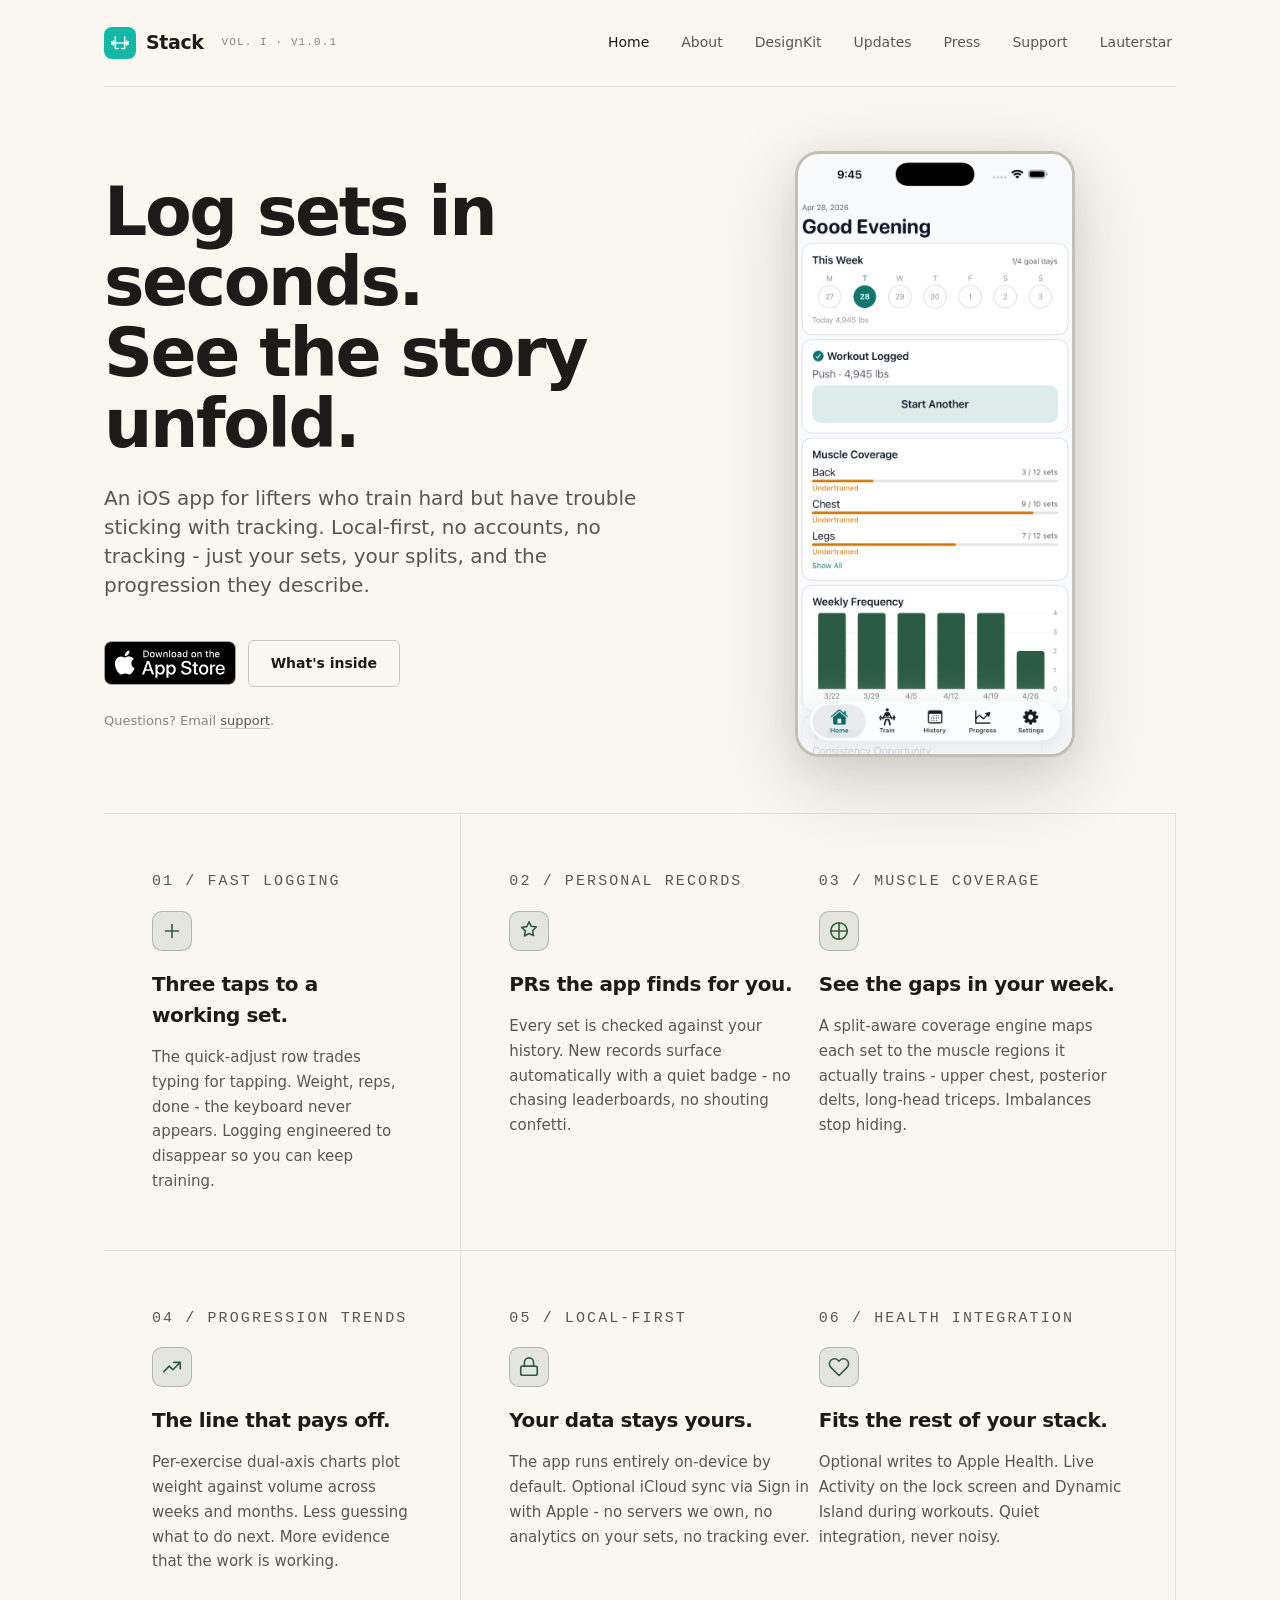
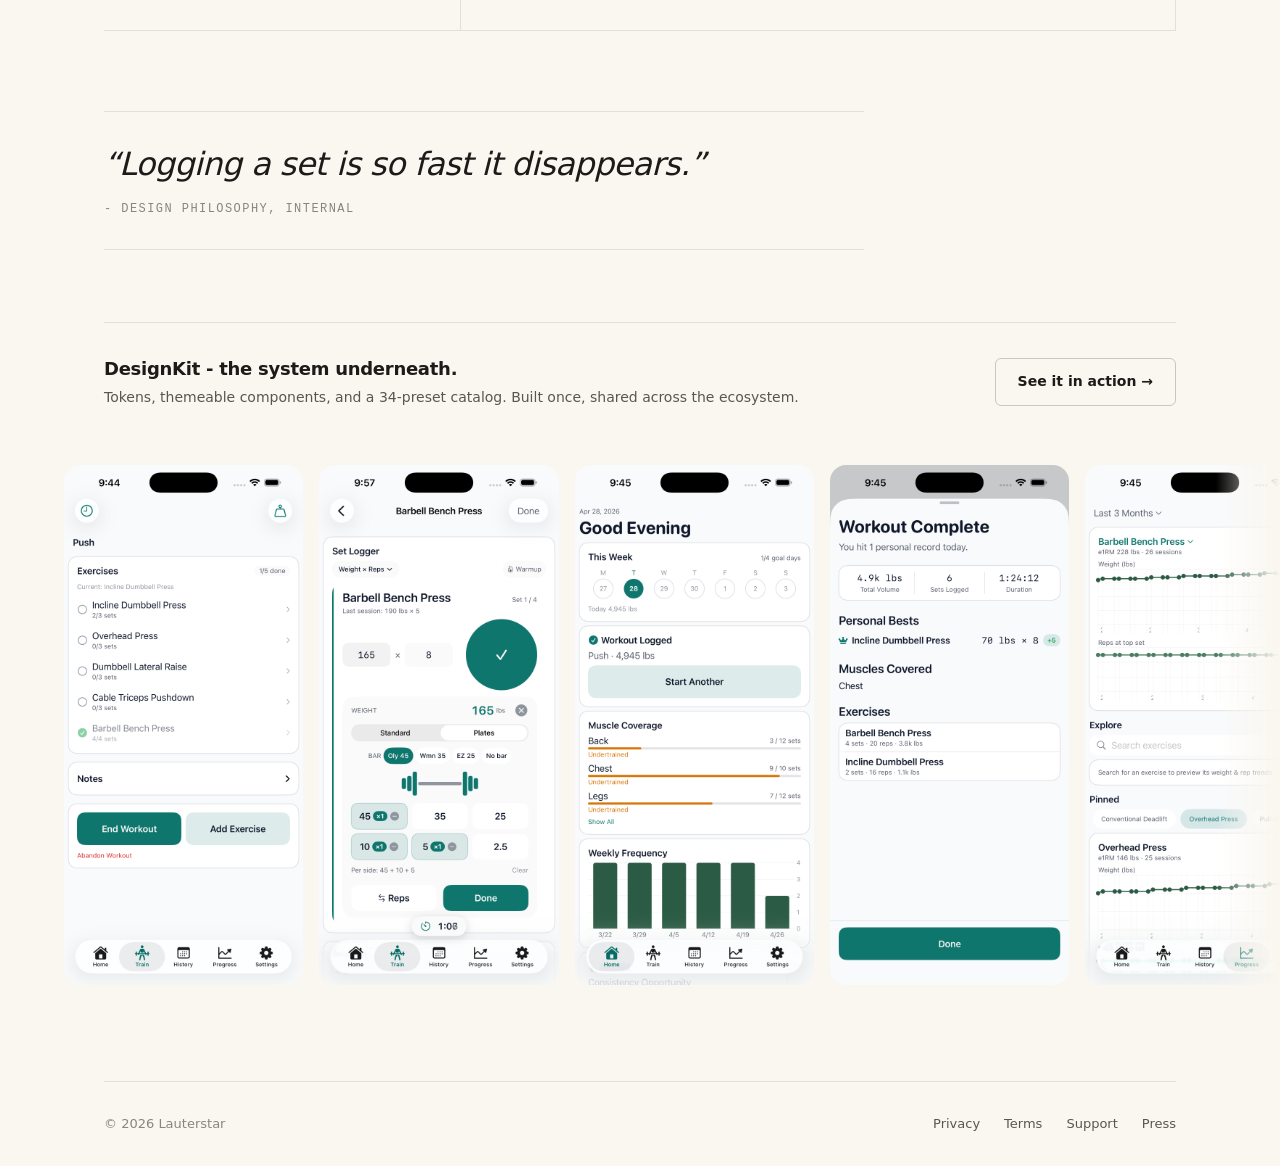
==== index.html @ e1c10508 "Strip em-dashes; add no-em-dash rule to AGENTS.md and CLAUDE.md Why: Em-dashes are a strong LLM tell" ====
<!doctype html>
<html lang="en">
<head>
  <meta charset="utf-8" />
  <meta name="viewport" content="width=device-width, initial-scale=1" />

  <title>Stack - Gym Tracker - Log sets in seconds. See the story unfold.</title>
  <meta name="description" content="A local-first iOS workout app for split logging, muscle coverage, and workout visuals. No accounts. No tracking." />

  <link rel="canonical" href="https://stack.lauterstar.com/" />
  <meta name="robots" content="index,follow,max-image-preview:large" />
  <meta name="theme-color" content="#FAF7F0" media="(prefers-color-scheme: light)" />
  <meta name="theme-color" content="#1C1B1A" media="(prefers-color-scheme: dark)" />

  <meta property="og:site_name" content="Stack" />
  <meta property="og:type" content="website" />
  <meta property="og:locale" content="en_US" />
  <meta property="og:title" content="Stack - Gym Tracker - Log sets in seconds. See the story unfold." />
  <meta property="og:description" content="A local-first iOS workout app for split logging, muscle coverage, and workout visuals." />
  <meta property="og:url" content="https://stack.lauterstar.com/" />
  <meta property="og:image" content="https://stack.lauterstar.com/assets/images/icon-1024.png" />
  <meta property="og:image:alt" content="Stack app icon" />

  <meta name="twitter:card" content="summary" />
  <meta name="twitter:title" content="Stack - Gym Tracker" />
  <meta name="twitter:description" content="Log sets in seconds. See the story unfold." />
  <meta name="twitter:image" content="https://stack.lauterstar.com/assets/images/icon-1024.png" />

  <link rel="icon" href="assets/images/icon-1024.png" />
  <link rel="apple-touch-icon" href="assets/images/icon-1024.png" />

  <link rel="stylesheet" href="assets/styles.css" />
  <script defer src="assets/config.js"></script>
  <script defer src="assets/app.js"></script>

  <script type="application/ld+json">
  {
    "@context": "https://schema.org",
    "@graph": [
      {
        "@type": "Organization",
        "@id": "https://stack.lauterstar.com/#org",
        "name": "Lauterstar",
        "url": "https://lauterstar.com/"
      },
      {
        "@type": "WebSite",
        "@id": "https://stack.lauterstar.com/#site",
        "url": "https://stack.lauterstar.com/",
        "name": "Stack - Gym Tracker",
        "publisher": { "@id": "https://stack.lauterstar.com/#org" },
        "inLanguage": "en-US"
      },
      {
        "@type": "MobileApplication",
        "name": "Stack - Gym Tracker",
        "alternateName": "Stack",
        "operatingSystem": "iOS",
        "applicationCategory": "HealthApplication",
        "description": "Local-first workout tracking with split logging, muscle coverage, and workout visuals.",
        "offers": { "@type": "Offer", "price": "0", "priceCurrency": "USD" },
        "downloadUrl": "https://apps.apple.com/us/app/stack-gym-tracker/id6760980211",
        "publisher": { "@id": "https://stack.lauterstar.com/#org" }
      }
    ]
  }
  </script>
</head>

<body>
  <a href="#main-content" class="skip-link">Skip to main content</a>

  <div class="container">

    <header class="nav">
      <a class="brand" href="index.html" aria-label="Stack home">
        <img class="brand-logo" src="assets/images/icon-1024.png" alt="" aria-hidden="true" />
        <span class="brand-name" data-cfg="displayName">Stack</span>
        <span class="brand-meta">Vol. I &middot; v<span data-cfg="appVersion">1.0</span></span>
      </a>

      <nav class="nav-links" aria-label="Primary">
        <a class="nav-link" href="index.html" aria-current="page">Home</a>
        <a class="nav-link" href="about.html">About</a>
        <a class="nav-link" href="designkit.html">DesignKit</a>
        <a class="nav-link" href="updates.html">Updates</a>
        <a class="nav-link" href="press.html">Press</a>
        <a class="nav-link" href="support.html">Support</a>
        <a class="nav-link" href="https://lauterstar.com/apps.html">Lauterstar</a>
      </nav>
    </header>

    <main id="main-content" class="hero">

      <section>
        <div class="hero-split">
          <div class="hero-text">
            <h1 class="h1">
              Log sets in<br />seconds.<br />
              See the story<br />unfold.
            </h1>

            <p class="sub">
              An iOS app for lifters who train hard but have trouble sticking with tracking. Local-first, no accounts, no tracking - just your sets, your splits, and the progression they describe.
            </p>

            <div class="cta-row">
              <a class="btn appstore" href="https://apps.apple.com/us/app/stack-gym-tracker/id6760980211" target="_blank" rel="noopener" data-cfg="appStoreUrl" aria-label="Download Stack on the App Store">
                <img src="assets/images/app-store-badge.svg" alt="Download on the App Store" />
                <span class="visually-hidden">Download on the App Store</span>
              </a>
              <a class="btn ghost" href="#features">What's inside</a>
            </div>

            <p class="small">
              Questions? Email
              <a data-cfg="supportEmail" href="mailto:">support</a>.
            </p>
          </div>

          <div class="hero-phone">
            <div class="phone-frame">
              <img src="assets/images/screenshots/home.png" alt="Stack home screen showing weekly consistency, today's logged workout, and weekly muscle coverage" />
            </div>
          </div>
        </div>

        <div id="features" class="grid" role="region" aria-labelledby="features-heading">
          <h2 id="features-heading" class="visually-hidden">App Features</h2>

          <article class="feature">
            <p class="feature-num">01 / Fast Logging</p>
            <span class="feature-icon" aria-hidden="true">
              <svg viewBox="0 0 24 24" fill="none" stroke="currentColor" stroke-width="1.75" stroke-linecap="round" stroke-linejoin="round">
                <path d="M5 12h14M12 5v14" />
              </svg>
            </span>
            <h3>Three taps to a working set.</h3>
            <p>The quick-adjust row trades typing for tapping. Weight, reps, done - the keyboard never appears. Logging engineered to disappear so you can keep training.</p>
          </article>

          <article class="feature">
            <p class="feature-num">02 / Personal Records</p>
            <span class="feature-icon" aria-hidden="true">
              <svg viewBox="0 0 24 24" fill="none" stroke="currentColor" stroke-width="1.75" stroke-linecap="round" stroke-linejoin="round">
                <path d="M12 2l2.39 4.84L20 7.6l-4 3.9.94 5.5L12 14.77l-4.94 2.6.94-5.5-4-3.9 5.61-.76L12 2z" />
              </svg>
            </span>
            <h3>PRs the app finds for you.</h3>
            <p>Every set is checked against your history. New records surface automatically with a quiet badge - no chasing leaderboards, no shouting confetti.</p>
          </article>

          <article class="feature">
            <p class="feature-num">03 / Muscle Coverage</p>
            <span class="feature-icon" aria-hidden="true">
              <svg viewBox="0 0 24 24" fill="none" stroke="currentColor" stroke-width="1.75" stroke-linecap="round" stroke-linejoin="round">
                <circle cx="12" cy="12" r="9" />
                <path d="M12 3v18M3 12h18" />
              </svg>
            </span>
            <h3>See the gaps in your week.</h3>
            <p>A split-aware coverage engine maps each set to the muscle regions it actually trains - upper chest, posterior delts, long-head triceps. Imbalances stop hiding.</p>
          </article>

          <article class="feature">
            <p class="feature-num">04 / Progression Trends</p>
            <span class="feature-icon" aria-hidden="true">
              <svg viewBox="0 0 24 24" fill="none" stroke="currentColor" stroke-width="1.75" stroke-linecap="round" stroke-linejoin="round">
                <path d="M3 17l6-6 4 4 8-8" />
                <path d="M14 7h7v7" />
              </svg>
            </span>
            <h3>The line that pays off.</h3>
            <p>Per-exercise dual-axis charts plot weight against volume across weeks and months. Less guessing what to do next. More evidence that the work is working.</p>
          </article>

          <article class="feature">
            <p class="feature-num">05 / Local-First</p>
            <span class="feature-icon" aria-hidden="true">
              <svg viewBox="0 0 24 24" fill="none" stroke="currentColor" stroke-width="1.75" stroke-linecap="round" stroke-linejoin="round">
                <rect x="3" y="11" width="18" height="10" rx="2" />
                <path d="M7 11V7a5 5 0 0 1 10 0v4" />
              </svg>
            </span>
            <h3>Your data stays yours.</h3>
            <p>The app runs entirely on-device by default. Optional iCloud sync via Sign in with Apple - no servers we own, no analytics on your sets, no tracking ever.</p>
          </article>

          <article class="feature">
            <p class="feature-num">06 / Health Integration</p>
            <span class="feature-icon" aria-hidden="true">
              <svg viewBox="0 0 24 24" fill="none" stroke="currentColor" stroke-width="1.75" stroke-linecap="round" stroke-linejoin="round">
                <path d="M20.84 4.61a5.5 5.5 0 0 0-7.78 0L12 5.67l-1.06-1.06a5.5 5.5 0 0 0-7.78 7.78l1.06 1.06L12 21.23l7.78-7.78 1.06-1.06a5.5 5.5 0 0 0 0-7.78z" />
              </svg>
            </span>
            <h3>Fits the rest of your stack.</h3>
            <p>Optional writes to Apple Health. Live Activity on the lock screen and Dynamic Island during workouts. Quiet integration, never noisy.</p>
          </article>
        </div>

        <blockquote class="pullquote">
          &ldquo;Logging a set is so fast it disappears.&rdquo;
          <cite class="pullquote-cite">- Design philosophy, internal</cite>
        </blockquote>

        <div class="teaser">
          <div>
            <p class="teaser-label">DesignKit - the system underneath.</p>
            <p class="teaser-hint">Tokens, themeable components, and a 34-preset catalog. Built once, shared across the ecosystem.</p>
          </div>
          <a class="btn ghost" href="designkit.html">See it in action &rarr;</a>
        </div>

      </section>

      <div class="screenshot-carousel" aria-label="App screenshots">
        <button class="carousel-btn" data-dir="prev" type="button" aria-label="Previous screenshot">
          <svg viewBox="0 0 24 24" fill="none" stroke="currentColor" stroke-width="2" stroke-linecap="round" stroke-linejoin="round" aria-hidden="true">
            <path d="M15 6l-6 6 6 6" />
          </svg>
        </button>
        <button class="carousel-btn" data-dir="next" type="button" aria-label="Next screenshot">
          <svg viewBox="0 0 24 24" fill="none" stroke="currentColor" stroke-width="2" stroke-linecap="round" stroke-linejoin="round" aria-hidden="true">
            <path d="M9 6l6 6-6 6" />
          </svg>
        </button>
        <div class="carousel-track">
          <img src="assets/images/screenshots/workout-logger.png" alt="Workout Logger - live Push session with set progress" />
          <img src="assets/images/screenshots/set-detail.png" alt="Set Detail - Set Logger with plate visualization and warm-up tag" />
          <img src="assets/images/screenshots/muscle-coverage.png" alt="Muscle Coverage - weekly group sets vs MV landmark" />
          <img src="assets/images/screenshots/pr-history.png" alt="PR History - post-workout summary with personal best badge" />
          <img src="assets/images/screenshots/progression-chart.png" alt="Progression Chart - Bench Press weight and reps trend" />
          <img src="assets/images/screenshots/history.png" alt="History - monthly calendar of completed sessions" />
          <img src="assets/images/screenshots/split-editor.png" alt="Split Editor - routines list with exercise counts" />
          <img src="assets/images/screenshots/settings-themes.jpg" alt="Settings Themes - preset catalog across Classic, Sweet, and Bright families" loading="lazy" />
        </div>
      </div>
    </main>

    <footer class="footer" role="contentinfo">
      <div>
        &copy; <span data-cfg="copyrightYear">2026</span>
        <span data-cfg="copyrightHolder">Lauterstar</span>
      </div>

      <ul class="footer-links">
        <li><a href="privacy.html">Privacy</a></li>
        <li><a href="terms.html">Terms</a></li>
        <li><a href="support.html">Support</a></li>
        <li><a href="press.html">Press</a></li>
      </ul>
    </footer>
  </div>
</body>
</html>
---- assets/styles.css ----
/* ========================================
   RESET & BASE
   ======================================== */

*,
*::before,
*::after {
  margin: 0;
  padding: 0;
  box-sizing: border-box;
}

:root {
  /* Light (Balanced Luxury - cream) */
  --bg: #FAF7F0;
  --surface: #FFFFFF;
  --surface-2: #F2EDE0;
  --border: rgba(28, 27, 26, 0.10);
  --border-strong: rgba(28, 27, 26, 0.22);
  --text: #1C1B1A;
  --text-dim: #5A5550;
  --text-mute: #8A857E;

  /* Accents - translated from the app's DesignKit Classic palette */
  --accent: #2F5D3A;          /* forest */
  --accent-hover: #3E7349;
  --accent-soft: rgba(47, 93, 58, 0.10);
  --accent-border: rgba(47, 93, 58, 0.32);

  /* Secondary accents available for sparing use */
  --accent-navy: #1F3A5F;
  --accent-maroon: #6B2B2B;
  --accent-walnut: #6B4F3A;
  --accent-stone: #A8A095;

  /* Spacing scale - mirrors DesignKit */
  --space-xs: 4px;
  --space-s: 8px;
  --space-m: 16px;
  --space-l: 24px;
  --space-xl: 40px;
  --space-xxl: 72px;

  /* Geometry */
  --max-width: 1120px;
  --radius-sm: 6px;
  --radius-md: 10px;
  --radius-lg: 16px;
  --radius-xl: 24px;
  --radius-pill: 999px;

  /* Type */
  --font-display: -apple-system, BlinkMacSystemFont, "SF Pro Display", "Segoe UI", system-ui, sans-serif;
  --font-sans: -apple-system, BlinkMacSystemFont, "SF Pro Text", "Segoe UI", system-ui, sans-serif;
  --font-mono: ui-monospace, SFMono-Regular, Menlo, Monaco, Consolas, monospace;
}

@media (prefers-color-scheme: dark) {
  :root {
    --bg: #1C1B1A;
    --surface: #26241F;
    --surface-2: #2D2B26;
    --border: rgba(250, 247, 240, 0.10);
    --border-strong: rgba(250, 247, 240, 0.22);
    --text: #FAF7F0;
    --text-dim: #B8B2A8;
    --text-mute: #8A857E;

    --accent: #6FA17C;          /* lifted forest for dark contrast */
    --accent-hover: #84B591;
    --accent-soft: rgba(111, 161, 124, 0.14);
    --accent-border: rgba(111, 161, 124, 0.36);
  }
}

html {
  scroll-behavior: smooth;
  overflow-x: hidden;
}

body {
  font-family: var(--font-sans);
  font-size: 16px;
  line-height: 1.55;
  color: var(--text);
  background: var(--bg);
  min-height: 100vh;
  -webkit-font-smoothing: antialiased;
  -moz-osx-font-smoothing: grayscale;
}

/* ========================================
   A11Y
   ======================================== */

.skip-link {
  position: absolute;
  top: -48px;
  left: 8px;
  background: var(--accent);
  color: var(--bg);
  padding: 10px 16px;
  text-decoration: none;
  border-radius: var(--radius-sm);
  font-weight: 600;
  z-index: 1000;
  transition: top 0.2s ease;
}

.skip-link:focus { top: 8px; }

.visually-hidden {
  position: absolute;
  width: 1px;
  height: 1px;
  margin: -1px;
  padding: 0;
  overflow: hidden;
  clip: rect(0, 0, 0, 0);
  white-space: nowrap;
  border: 0;
}

a:focus-visible,
button:focus-visible,
input:focus-visible,
select:focus-visible,
textarea:focus-visible {
  outline: 2px solid var(--accent);
  outline-offset: 2px;
}

/* ========================================
   LAYOUT
   ======================================== */

.container {
  max-width: var(--max-width);
  width: 100%;
  margin: 0 auto;
  padding: 0 var(--space-l);
}

/* ========================================
   NAV
   ======================================== */

.nav {
  display: flex;
  align-items: center;
  justify-content: space-between;
  padding: 22px 0;
  border-bottom: 1px solid var(--border);
  margin-bottom: 64px;
  flex-wrap: wrap;
  gap: var(--space-m);
}

.brand {
  display: flex;
  align-items: center;
  gap: 10px;
  text-decoration: none;
  color: var(--text);
}

.brand-logo {
  width: 32px;
  height: 32px;
  border-radius: 8px;
  object-fit: cover;
}

.brand-name {
  font-family: var(--font-display);
  font-size: 19px;
  font-weight: 600;
  letter-spacing: -0.02em;
}

.brand-meta {
  font-family: var(--font-mono);
  font-size: 11px;
  letter-spacing: 0.10em;
  text-transform: uppercase;
  color: var(--text-mute);
  margin-left: var(--space-s);
}

.nav-links {
  display: flex;
  align-items: center;
  gap: 24px;
  flex-wrap: wrap;
}

.nav-link {
  color: var(--text-dim);
  text-decoration: none;
  font-size: 14px;
  font-weight: 500;
  padding: 10px 4px;
  transition: color 0.15s ease;
}

.nav-link:hover,
.nav-link:focus,
.nav-link[aria-current="page"] {
  color: var(--text);
}

/* ========================================
   HERO
   ======================================== */

.hero {
  display: block;
  margin-bottom: 96px;
}

.h1 {
  font-family: var(--font-display);
  font-size: clamp(40px, 6vw, 68px);
  font-weight: 600;
  line-height: 1.04;
  letter-spacing: -0.035em;
  margin: 0 0 24px;
  color: var(--text);
}

.sub {
  font-size: 20px;
  line-height: 1.45;
  color: var(--text-dim);
  max-width: 560px;
  margin-bottom: 40px;
}

.hero-split {
  display: grid;
  grid-template-columns: minmax(0, 640px) minmax(280px, 340px);
  align-items: center;
  justify-content: start;
  gap: clamp(24px, 4vw, 56px);
  min-height: 560px;
}

.hero-text { min-width: 0; max-width: 640px; }
.hero-phone { justify-self: start; }

.phone-frame {
  width: 100%;
  max-width: 280px;
  border-radius: var(--radius-xl);
  overflow: hidden;
  border: 3px solid var(--border-strong);
  background: var(--surface-2);
  box-shadow:
    0 24px 80px rgba(28, 27, 26, 0.18),
    0 8px 32px rgba(47, 93, 58, 0.08);
  aspect-ratio: 9 / 19.5;
}

.phone-frame img {
  display: block;
  width: 100%;
  height: 100%;
  object-fit: cover;
}

.phone-frame.placeholder {
  display: flex;
  align-items: center;
  justify-content: center;
  color: var(--text-mute);
  font-family: var(--font-mono);
  font-size: 11px;
  letter-spacing: 0.16em;
  text-transform: uppercase;
  text-align: center;
  padding: var(--space-l);
}

@media (max-width: 900px) {
  .hero-split { grid-template-columns: 1fr; min-height: auto; gap: 32px; }
  .hero-text { max-width: 100%; }
  .hero-phone { justify-self: center; width: min(100%, 280px); margin-top: 8px; }
  .phone-frame { max-width: 280px; }
}

@media (max-width: 480px) {
  .hero-phone { width: min(100%, 220px); }
  .phone-frame { max-width: 220px; }
}

/* ========================================
   BUTTONS
   ======================================== */

.cta-row {
  display: flex;
  gap: 12px;
  flex-wrap: wrap;
  align-items: center;
  margin-bottom: var(--space-l);
}

.btn {
  display: inline-flex;
  align-items: center;
  justify-content: center;
  padding: 12px 22px;
  background: var(--text);
  color: var(--bg);
  text-decoration: none;
  border-radius: var(--radius-sm);
  font-weight: 600;
  font-size: 14px;
  border: 1px solid var(--text);
  transition: background 0.15s ease, border-color 0.15s ease, color 0.15s ease, transform 0.15s ease;
  cursor: pointer;
}

.btn:hover,
.btn:focus {
  background: var(--accent);
  border-color: var(--accent);
  color: #fff;
}

.btn.ghost {
  background: transparent;
  color: var(--text);
  border-color: var(--border-strong);
}

.btn.ghost:hover,
.btn.ghost:focus {
  background: var(--surface);
  border-color: var(--text-dim);
  color: var(--text);
}

.btn.appstore {
  padding: 0;
  border: 0;
  background: transparent;
}

.btn.appstore:hover,
.btn.appstore:focus { background: transparent; }

.btn.appstore img {
  height: 44px;
  width: auto;
  display: block;
}

.small {
  font-size: 13px;
  color: var(--text-mute);
  margin-top: var(--space-m);
}

.small a {
  color: var(--text-dim);
  text-decoration: underline;
  text-decoration-color: var(--border-strong);
  text-underline-offset: 3px;
}

.small a:hover { color: var(--text); }

/* ========================================
   SCREENSHOT CAROUSEL
   ======================================== */

.screenshot-carousel {
  margin-top: 56px;
  position: relative;
  width: 100vw;
  margin-left: calc(50% - 50vw);
  margin-right: calc(50% - 50vw);
  overflow: hidden;
  -webkit-mask-image: linear-gradient(to right, transparent, black 5%, black 95%, transparent);
  mask-image: linear-gradient(to right, transparent, black 5%, black 95%, transparent);
}

.carousel-btn {
  position: absolute;
  top: 50%;
  transform: translateY(-50%);
  z-index: 2;
  width: 44px;
  height: 44px;
  border-radius: var(--radius-pill);
  background: color-mix(in srgb, var(--bg) 75%, transparent);
  border: 1px solid var(--border-strong);
  color: var(--text);
  display: none;
  align-items: center;
  justify-content: center;
  cursor: pointer;
  backdrop-filter: blur(8px);
  -webkit-backdrop-filter: blur(8px);
  transition: background 0.15s ease, border-color 0.15s ease, opacity 0.15s ease;
  opacity: 0;
}

.carousel-btn svg { width: 20px; height: 20px; display: block; }
.carousel-btn[data-dir="prev"] { left: 16px; }
.carousel-btn[data-dir="next"] { right: 16px; }

.screenshot-carousel:hover .carousel-btn,
.carousel-btn:focus-visible { opacity: 1; }

.carousel-btn:hover {
  background: var(--surface);
  border-color: var(--text-dim);
}

.carousel-btn[disabled] {
  opacity: 0 !important;
  pointer-events: none;
}

@media (hover: hover) and (pointer: fine) {
  .carousel-btn { display: inline-flex; }
}

.carousel-track {
  display: flex;
  gap: 16px;
  padding: 0 5vw;
  overflow-x: auto;
  scroll-snap-type: x mandatory;
  -webkit-overflow-scrolling: touch;
  scrollbar-width: none;
  cursor: grab;
}

.carousel-track::-webkit-scrollbar { display: none; }
.carousel-track:active { cursor: grabbing; }

.carousel-track img,
.carousel-track .shot-placeholder {
  flex: 0 0 auto;
  height: 520px;
  width: 240px;
  border-radius: var(--radius-lg);
  scroll-snap-align: center;
  user-select: none;
  -webkit-user-drag: none;
  pointer-events: none;
}

.carousel-track img {
  height: 520px;
  width: auto;
  object-fit: cover;
}

.carousel-track .shot-placeholder {
  background: var(--surface-2);
  border: 1px solid var(--border);
  display: flex;
  align-items: center;
  justify-content: center;
  color: var(--text-mute);
  font-family: var(--font-mono);
  font-size: 11px;
  letter-spacing: 0.16em;
  text-transform: uppercase;
  text-align: center;
  padding: var(--space-l);
}

@media (max-width: 768px) {
  .carousel-track { padding: 0 24px; gap: 12px; }
  .carousel-track img,
  .carousel-track .shot-placeholder { height: 400px; width: 184px; }
}

@media (max-width: 480px) {
  .carousel-track img,
  .carousel-track .shot-placeholder { height: 340px; width: 156px; }
}

/* ========================================
   FEATURES GRID
   ======================================== */

.grid {
  display: grid;
  grid-template-columns: 1fr;
  gap: 0;
  margin-top: 56px;
  border-top: 1px solid var(--border);
  text-align: left;
}

@media (min-width: 768px) {
  .grid { grid-template-columns: repeat(3, 1fr); }
}

.feature {
  padding: 40px 0;
  border-bottom: 1px solid var(--border);
}

@media (min-width: 768px) {
  .feature {
    padding: 56px 48px 56px 0;
    border-right: 1px solid var(--border);
    border-bottom: 1px solid var(--border);
  }
  .feature:nth-child(3n) { border-right: 0; padding-right: 0; }
  .feature:nth-child(3n+1) { padding-left: 0; }
  .feature:not(:nth-child(3n+1)):not(:nth-child(3n)) { padding-left: 48px; }
  .feature:nth-child(3n) { padding-left: 48px; }
}

.feature-num {
  font-family: var(--font-mono);
  font-size: 11px;
  letter-spacing: 0.14em;
  text-transform: uppercase;
  color: var(--text-mute);
  margin-bottom: var(--space-m);
}

.feature-icon {
  display: inline-flex;
  align-items: center;
  justify-content: center;
  width: 40px;
  height: 40px;
  border-radius: var(--radius-md);
  background: var(--accent-soft);
  border: 1px solid var(--accent-border);
  color: var(--accent);
  margin-bottom: 18px;
}

.feature-icon svg { width: 22px; height: 22px; display: block; }

.feature h3 {
  font-family: var(--font-display);
  font-size: 20px;
  font-weight: 600;
  letter-spacing: -0.02em;
  margin-bottom: 14px;
  color: var(--text);
}

.feature p {
  font-size: 15px;
  color: var(--text-dim);
  line-height: 1.65;
}

/* Crosslink teaser (DesignKit teaser, etc.) */
.teaser {
  margin-top: 72px;
  padding-top: 32px;
  border-top: 1px solid var(--border);
  display: flex;
  align-items: center;
  justify-content: space-between;
  flex-wrap: wrap;
  gap: var(--space-m);
}

.teaser-label {
  font-family: var(--font-display);
  font-size: 18px;
  font-weight: 600;
  letter-spacing: -0.015em;
  margin: 0 0 4px;
  color: var(--text);
}

.teaser-hint {
  margin: 0;
  font-size: 14px;
  color: var(--text-dim);
}

/* Pull quote */
.pullquote {
  margin: 80px 0 0;
  padding: 32px 0;
  border-top: 1px solid var(--border);
  border-bottom: 1px solid var(--border);
  font-family: var(--font-display);
  font-size: clamp(24px, 3vw, 32px);
  font-weight: 500;
  font-style: italic;
  letter-spacing: -0.02em;
  line-height: 1.3;
  color: var(--text);
  max-width: 760px;
}

.pullquote-cite {
  display: block;
  margin-top: 16px;
  font-family: var(--font-mono);
  font-size: 12px;
  font-style: normal;
  letter-spacing: 0.12em;
  text-transform: uppercase;
  color: var(--text-mute);
}

/* ========================================
   FOOTER
   ======================================== */

.footer {
  margin-top: 80px;
  padding: 32px 0;
  border-top: 1px solid var(--border);
  display: flex;
  justify-content: space-between;
  align-items: center;
  font-size: 13px;
  color: var(--text-mute);
  flex-wrap: wrap;
  gap: var(--space-m);
}

.footer-links {
  display: flex;
  gap: 24px;
  flex-wrap: wrap;
  list-style: none;
}

.footer-links a {
  color: var(--text-dim);
  text-decoration: none;
  transition: color 0.15s ease;
}

.footer-links a:hover,
.footer-links a:focus { color: var(--text); }

/* ========================================
   DOC PAGES (Privacy / Terms / Updates / Support / Press)
   ======================================== */

.doc {
  text-align: left;
  max-width: 720px;
  margin: 0 auto 80px;
}

.doc .eyebrow {
  display: inline-block;
  font-family: var(--font-mono);
  font-size: 11px;
  letter-spacing: 0.16em;
  text-transform: uppercase;
  color: var(--text-mute);
  margin-bottom: var(--space-m);
}

.doc h1 {
  font-family: var(--font-display);
  font-size: clamp(36px, 5vw, 56px);
  font-weight: 600;
  letter-spacing: -0.03em;
  line-height: 1.05;
  margin-bottom: 12px;
  color: var(--text);
}

.doc .lede {
  font-size: 18px;
  line-height: 1.5;
  color: var(--text-dim);
  margin-bottom: var(--space-m);
  max-width: 60ch;
}

.doc .meta {
  font-family: var(--font-mono);
  font-size: 11px;
  letter-spacing: 0.14em;
  text-transform: uppercase;
  color: var(--text-mute);
  margin-bottom: var(--space-xl);
}

.doc h2 {
  font-family: var(--font-display);
  font-size: 22px;
  font-weight: 600;
  letter-spacing: -0.015em;
  margin-top: var(--space-xxl);
  margin-bottom: var(--space-m);
  color: var(--text);
}

.doc p {
  color: var(--text-dim);
  margin-bottom: var(--space-m);
  max-width: 65ch;
}

.doc p strong { color: var(--text); }

.doc ul,
.doc ol {
  color: var(--text-dim);
  margin: 0 0 var(--space-m);
  padding-left: var(--space-l);
  max-width: 65ch;
}

.doc li {
  margin-bottom: var(--space-xs);
}

.doc a {
  color: var(--text);
  text-decoration: underline;
  text-decoration-color: var(--accent-border);
  text-underline-offset: 3px;
}

.doc a:hover { text-decoration-color: var(--accent); }

.doc a.btn {
  color: var(--bg);
  text-decoration: none;
}

.doc a.btn:hover,
.doc a.btn:focus {
  color: #fff;
}

.doc a.btn.ghost {
  color: var(--text);
}

.doc-todo {
  display: inline-block;
  font-family: var(--font-mono);
  font-size: 11px;
  letter-spacing: 0.14em;
  text-transform: uppercase;
  color: var(--text-mute);
  border: 1px dashed var(--border-strong);
  padding: 10px 14px;
  border-radius: var(--radius-sm);
  margin-bottom: var(--space-l);
}

.doc code {
  font-family: var(--font-mono);
  font-size: 0.875em;
  background: var(--surface-2);
  padding: 2px 6px;
  border-radius: var(--radius-sm);
  border: 1px solid var(--border);
  color: var(--text);
}

/* Updates list */
.updates-list {
  list-style: none;
  padding: 0;
  margin: 0;
  border-top: 1px solid var(--border);
}

.updates-list li {
  padding: var(--space-l) 0;
  border-bottom: 1px solid var(--border);
}

.updates-list .ver {
  display: inline-block;
  font-family: var(--font-mono);
  font-size: 11px;
  letter-spacing: 0.14em;
  text-transform: uppercase;
  color: var(--text-mute);
  margin-right: var(--space-m);
}

.updates-list strong {
  font-family: var(--font-display);
  font-size: 18px;
  letter-spacing: -0.015em;
  color: var(--text);
}

.updates-list p {
  margin-top: var(--space-s);
  color: var(--text-dim);
  font-size: 15px;
}

/* Press asset card */
.press-asset {
  display: inline-flex;
  align-items: center;
  gap: var(--space-m);
  padding: var(--space-m);
  background: var(--surface);
  border: 1px solid var(--border);
  border-radius: var(--radius-lg);
  text-decoration: none;
  color: var(--text);
  margin-bottom: var(--space-l);
  transition: border-color 0.15s ease;
}

.press-asset:hover { border-color: var(--accent-border); }

.press-asset img {
  width: 64px;
  height: 64px;
  border-radius: var(--radius-md);
  display: block;
}

.press-asset span { display: block; }

.press-asset .eyebrow {
  display: block;
  font-family: var(--font-mono);
  font-size: 10px;
  letter-spacing: 0.16em;
  text-transform: uppercase;
  color: var(--text-mute);
  margin-bottom: 4px;
}

/* ========================================
   DESIGNKIT DEMO (designkit.html only)
   theme-demo.js writes --dk-* on .dk-demo
   ======================================== */

.dk-demo {
  --dk-bg: var(--bg);
  --dk-surface: var(--surface);
  --dk-accent: var(--accent);
  --dk-text: var(--text);
  --dk-rule: var(--border);

  background: var(--dk-bg);
  color: var(--dk-text);
  border: 1px solid var(--border);
  border-radius: var(--radius-lg);
  padding: var(--space-xl);
  transition: background 200ms ease, color 200ms ease;
}

.dk-controls {
  display: flex;
  flex-direction: column;
  gap: var(--space-l);
  margin-bottom: var(--space-xl);
}

.dk-swatches {
  display: flex;
  flex-wrap: wrap;
  gap: var(--space-s);
}

.dk-swatch {
  display: inline-flex;
  align-items: center;
  gap: var(--space-s);
  padding: 8px 14px;
  background: transparent;
  border: 1px solid var(--dk-rule);
  border-radius: var(--radius-pill);
  color: var(--dk-text);
  opacity: 0.65;
  font-family: var(--font-mono);
  font-size: 11px;
  letter-spacing: 0.12em;
  text-transform: uppercase;
  cursor: pointer;
  transition: border-color 120ms ease, opacity 120ms ease;
}

.dk-swatch[aria-pressed="true"] {
  border-color: var(--dk-text);
  opacity: 1;
}

.dk-swatch:hover { opacity: 1; }

.dk-swatch-dot {
  width: 12px;
  height: 12px;
  border-radius: 50%;
  display: inline-block;
}

.dk-mode {
  display: inline-flex;
  border: 1px solid var(--dk-rule);
  border-radius: var(--radius-pill);
  overflow: hidden;
  align-self: flex-start;
}

.dk-mode button {
  background: transparent;
  border: 0;
  padding: 8px 18px;
  font-family: var(--font-mono);
  font-size: 11px;
  letter-spacing: 0.14em;
  text-transform: uppercase;
  color: var(--dk-text);
  opacity: 0.6;
  cursor: pointer;
}

.dk-mode button[aria-pressed="true"] {
  background: var(--dk-text);
  color: var(--dk-bg);
  opacity: 1;
}

.dk-card {
  background: var(--dk-surface);
  color: var(--dk-text);
  border: 1px solid var(--dk-rule);
  border-radius: var(--radius-lg);
  padding: 24px;
  max-width: 360px;
  margin-top: var(--space-l);
  transition: background 200ms ease, color 200ms ease, border-color 200ms ease;
}

.dk-card-eyebrow {
  font-family: var(--font-mono);
  font-size: 11px;
  letter-spacing: 0.16em;
  text-transform: uppercase;
  opacity: 0.55;
  margin-bottom: 8px;
}

.dk-card h4 {
  font-family: var(--font-display);
  font-size: 22px;
  font-weight: 600;
  letter-spacing: -0.02em;
  margin: 0 0 8px;
}

.dk-card p {
  font-size: 15px;
  margin: 0 0 16px;
  opacity: 0.78;
  line-height: 1.5;
}

.dk-card-row {
  display: flex;
  align-items: center;
  gap: 12px;
  flex-wrap: wrap;
}

.dk-badge {
  display: inline-flex;
  align-items: center;
  gap: 4px;
  padding: 6px 12px;
  background: var(--dk-accent);
  color: var(--dk-surface);
  border-radius: var(--radius-pill);
  font-size: 13px;
  font-weight: 600;
  font-family: var(--font-sans);
}

.dk-button {
  background: var(--dk-accent);
  color: var(--dk-surface);
  border: 0;
  border-radius: var(--radius-md);
  padding: 12px 18px;
  min-height: 44px;
  font-family: var(--font-sans);
  font-size: 15px;
  font-weight: 600;
  cursor: pointer;
}

.dk-tokens {
  margin-top: var(--space-xl);
  border-top: 1px solid var(--dk-rule);
  padding-top: var(--space-l);
  display: grid;
  grid-template-columns: repeat(auto-fit, minmax(150px, 1fr));
  gap: var(--space-m);
}

.dk-token { font-family: var(--font-mono); font-size: 12px; }

.dk-token-label {
  display: block;
  opacity: 0.55;
  letter-spacing: 0.14em;
  text-transform: uppercase;
  font-size: 10px;
  margin-bottom: 4px;
}

.dk-token-value {
  display: inline-flex;
  align-items: center;
  gap: var(--space-s);
  opacity: 0.85;
}

.dk-token-chip {
  width: 14px;
  height: 14px;
  border-radius: 3px;
  border: 1px solid var(--dk-rule);
  display: inline-block;
}

#dk-current {
  font-family: var(--font-mono);
  font-size: 11px;
  letter-spacing: 0.16em;
  text-transform: uppercase;
  color: var(--text-mute);
  margin: 0;
}

/* ========================================
   PRINT
   ======================================== */

@media print {
  .nav, .footer, .screenshot-carousel, .skip-link { display: none; }
  body { background: white; color: black; }
}
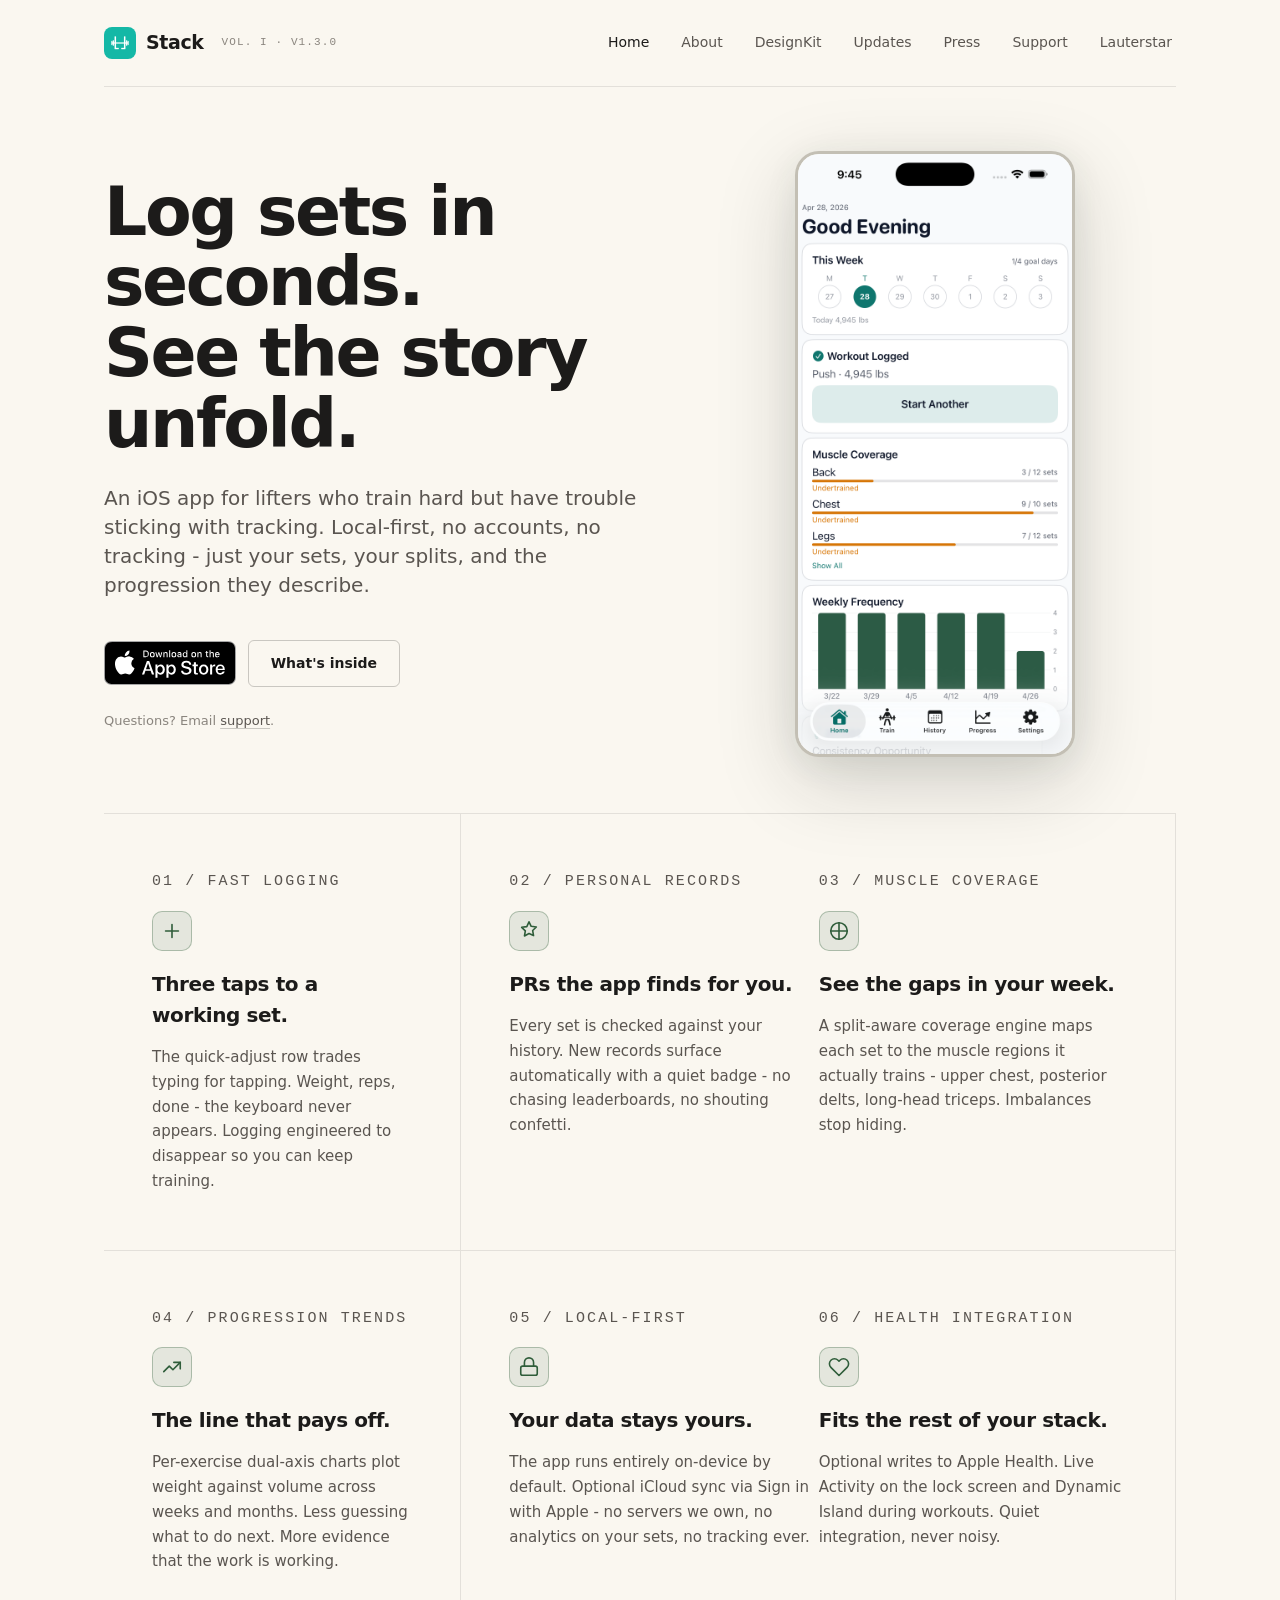
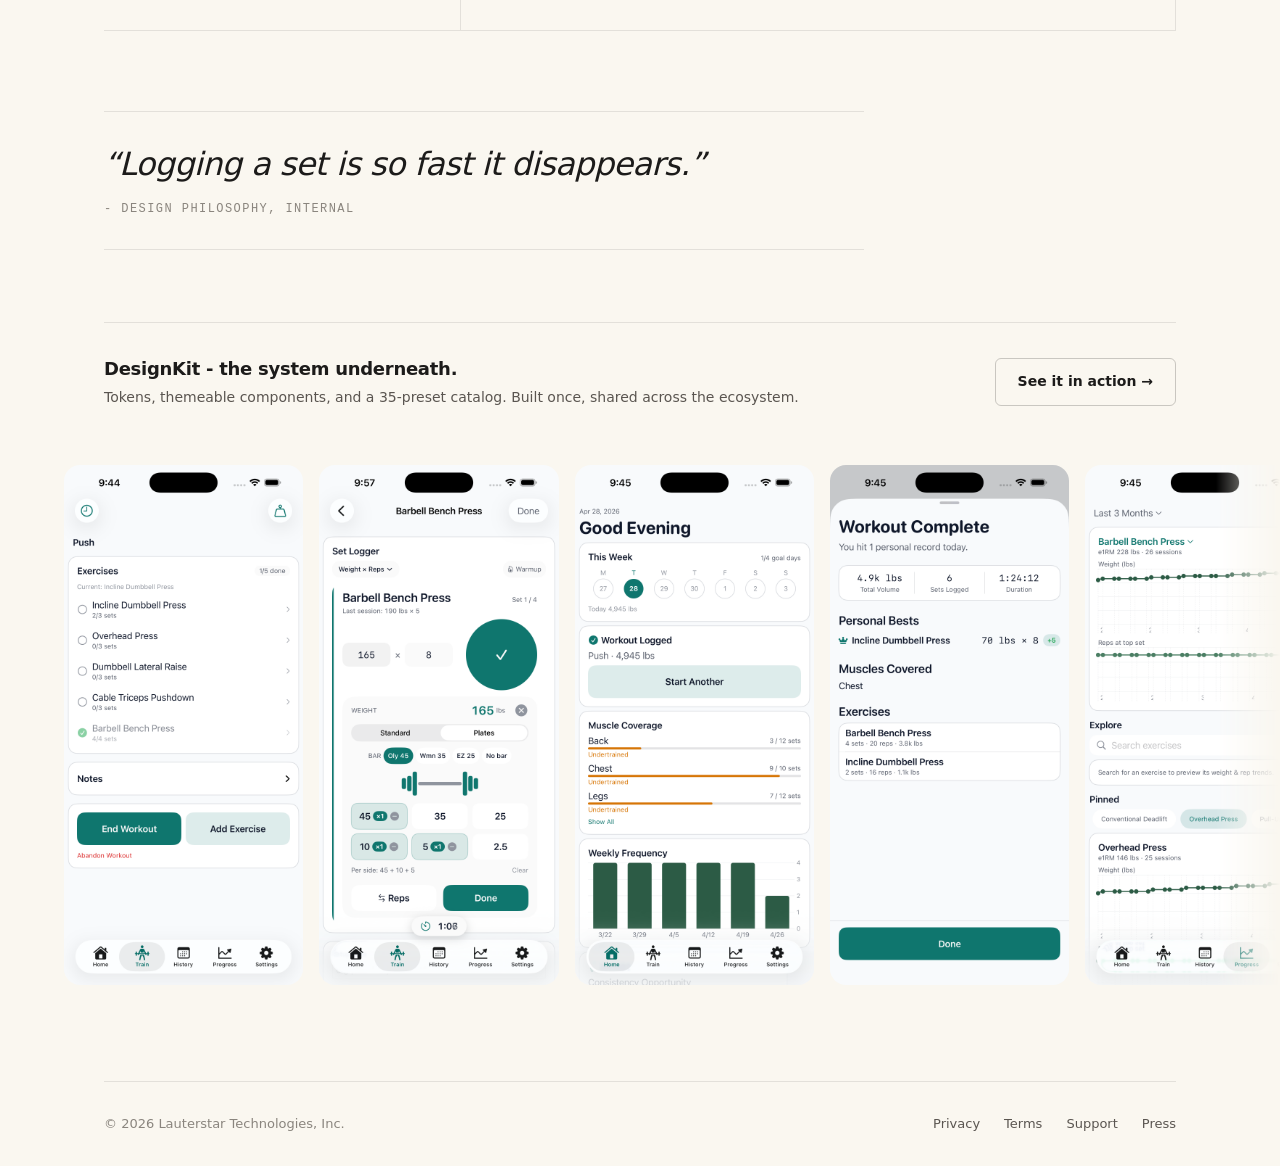
==== commit 0294d785: "fix: the preset count, the dormant sibling, and the default theme Clears all nine failures from scri" ====
--- a/index.html
+++ b/index.html
@@ -206,7 +206,7 @@
         <div class="teaser">
           <div>
             <p class="teaser-label">DesignKit - the system underneath.</p>
-            <p class="teaser-hint">Tokens, themeable components, and a 34-preset catalog. Built once, shared across the ecosystem.</p>
+            <p class="teaser-hint">Tokens, themeable components, and a 35-preset catalog. Built once, shared across the ecosystem.</p>
           </div>
           <a class="btn ghost" href="designkit.html">See it in action &rarr;</a>
         </div>
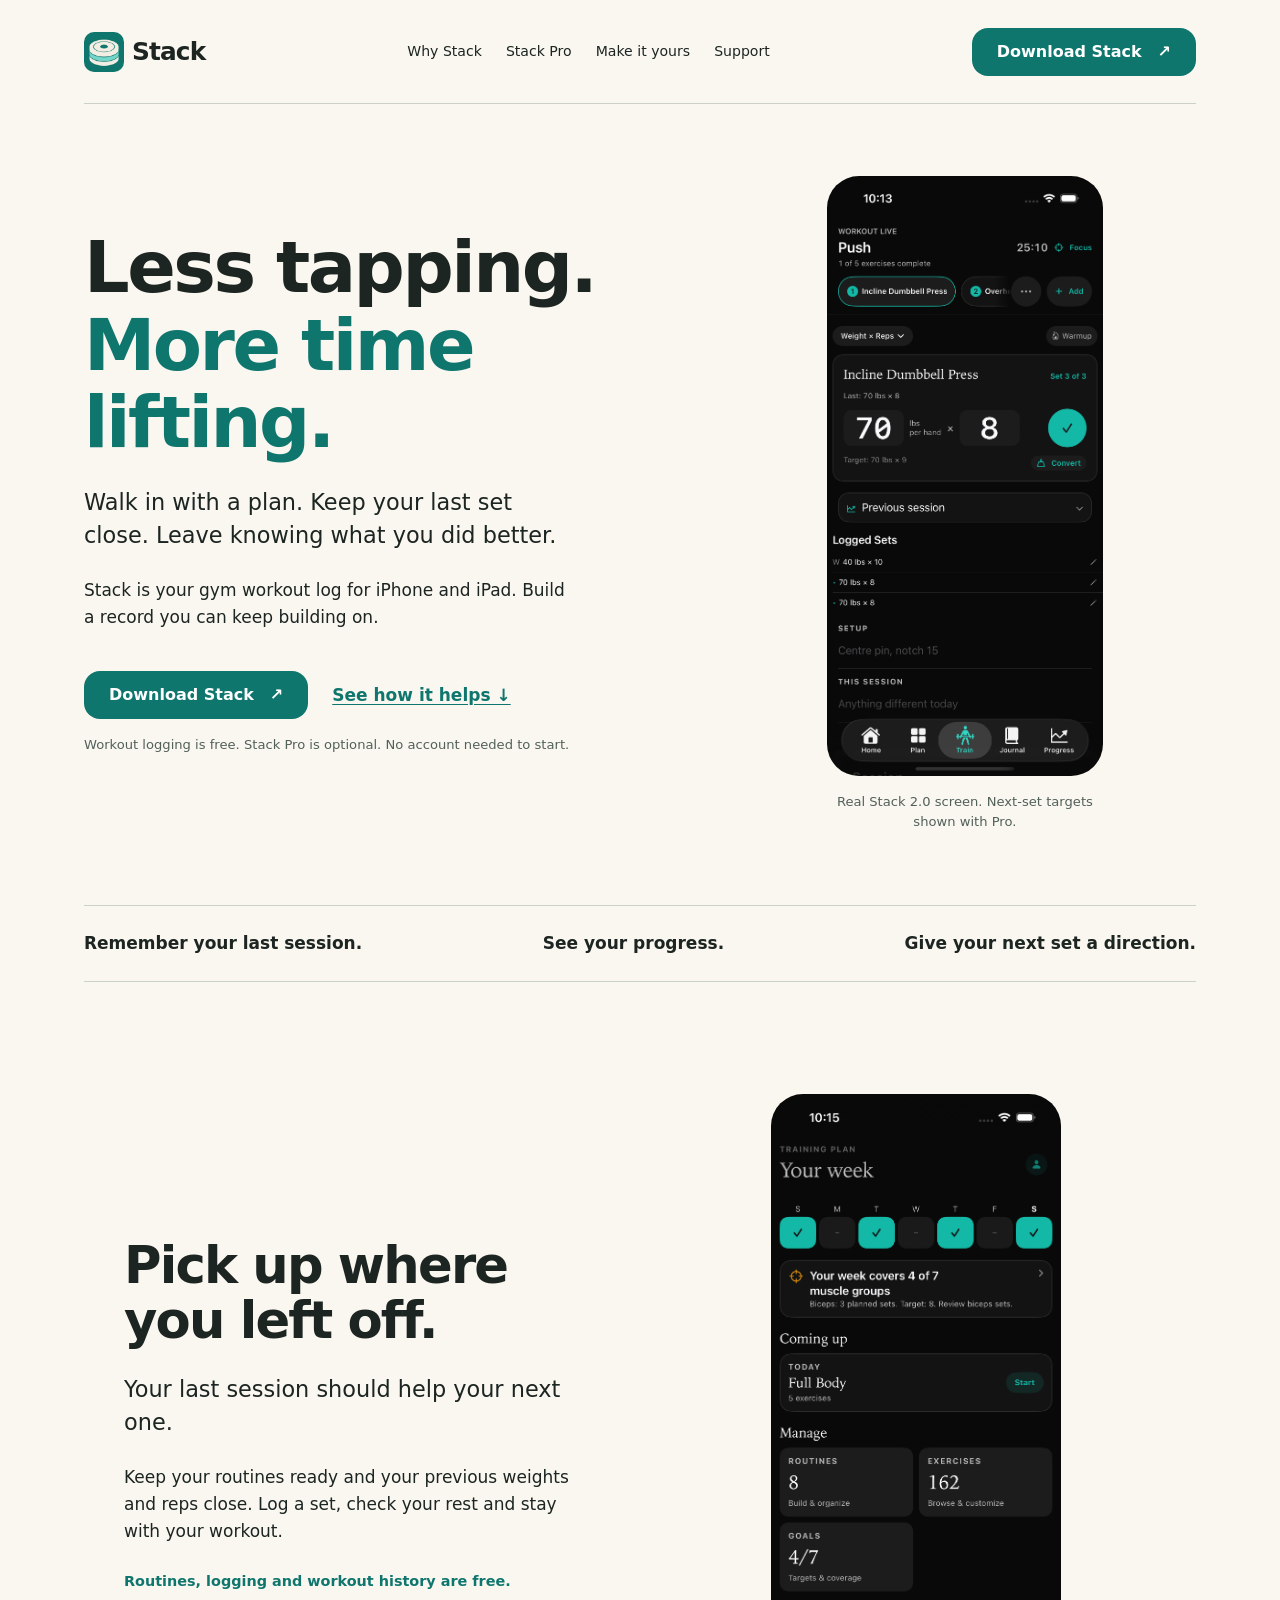
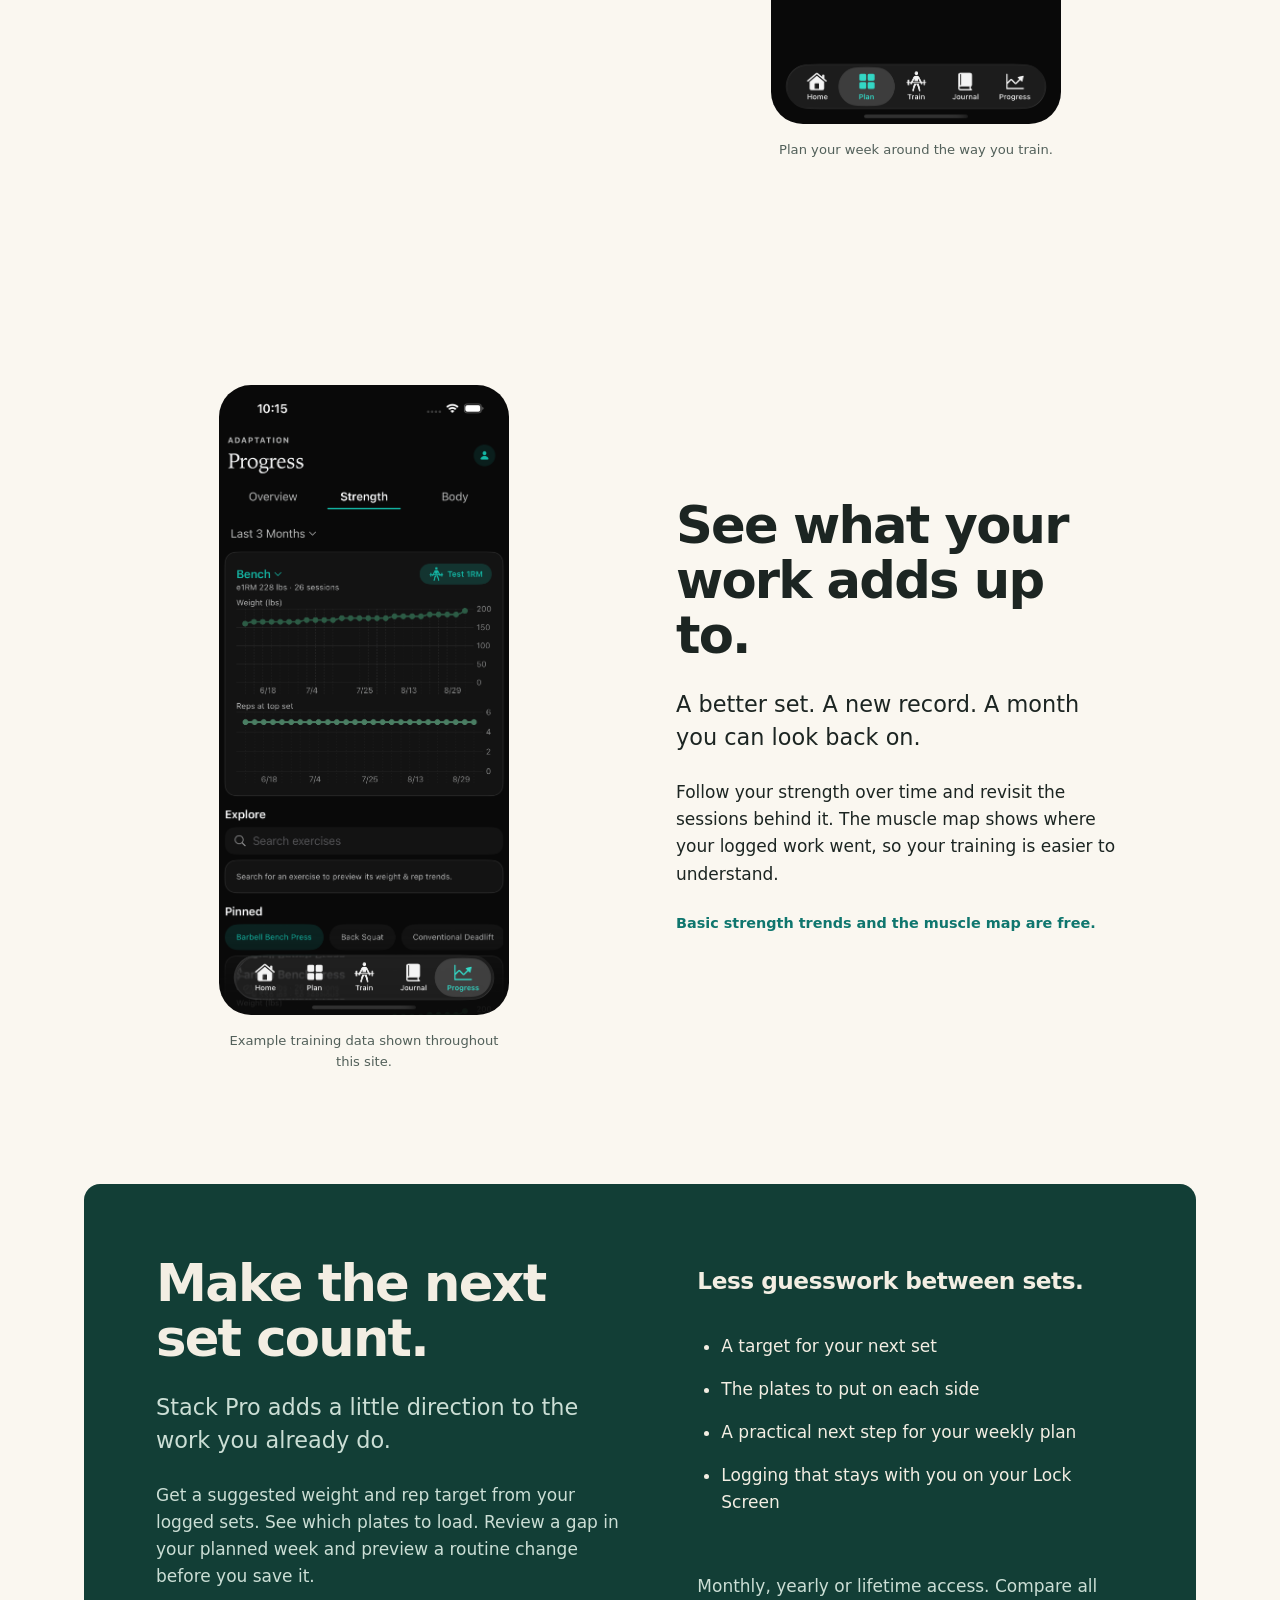
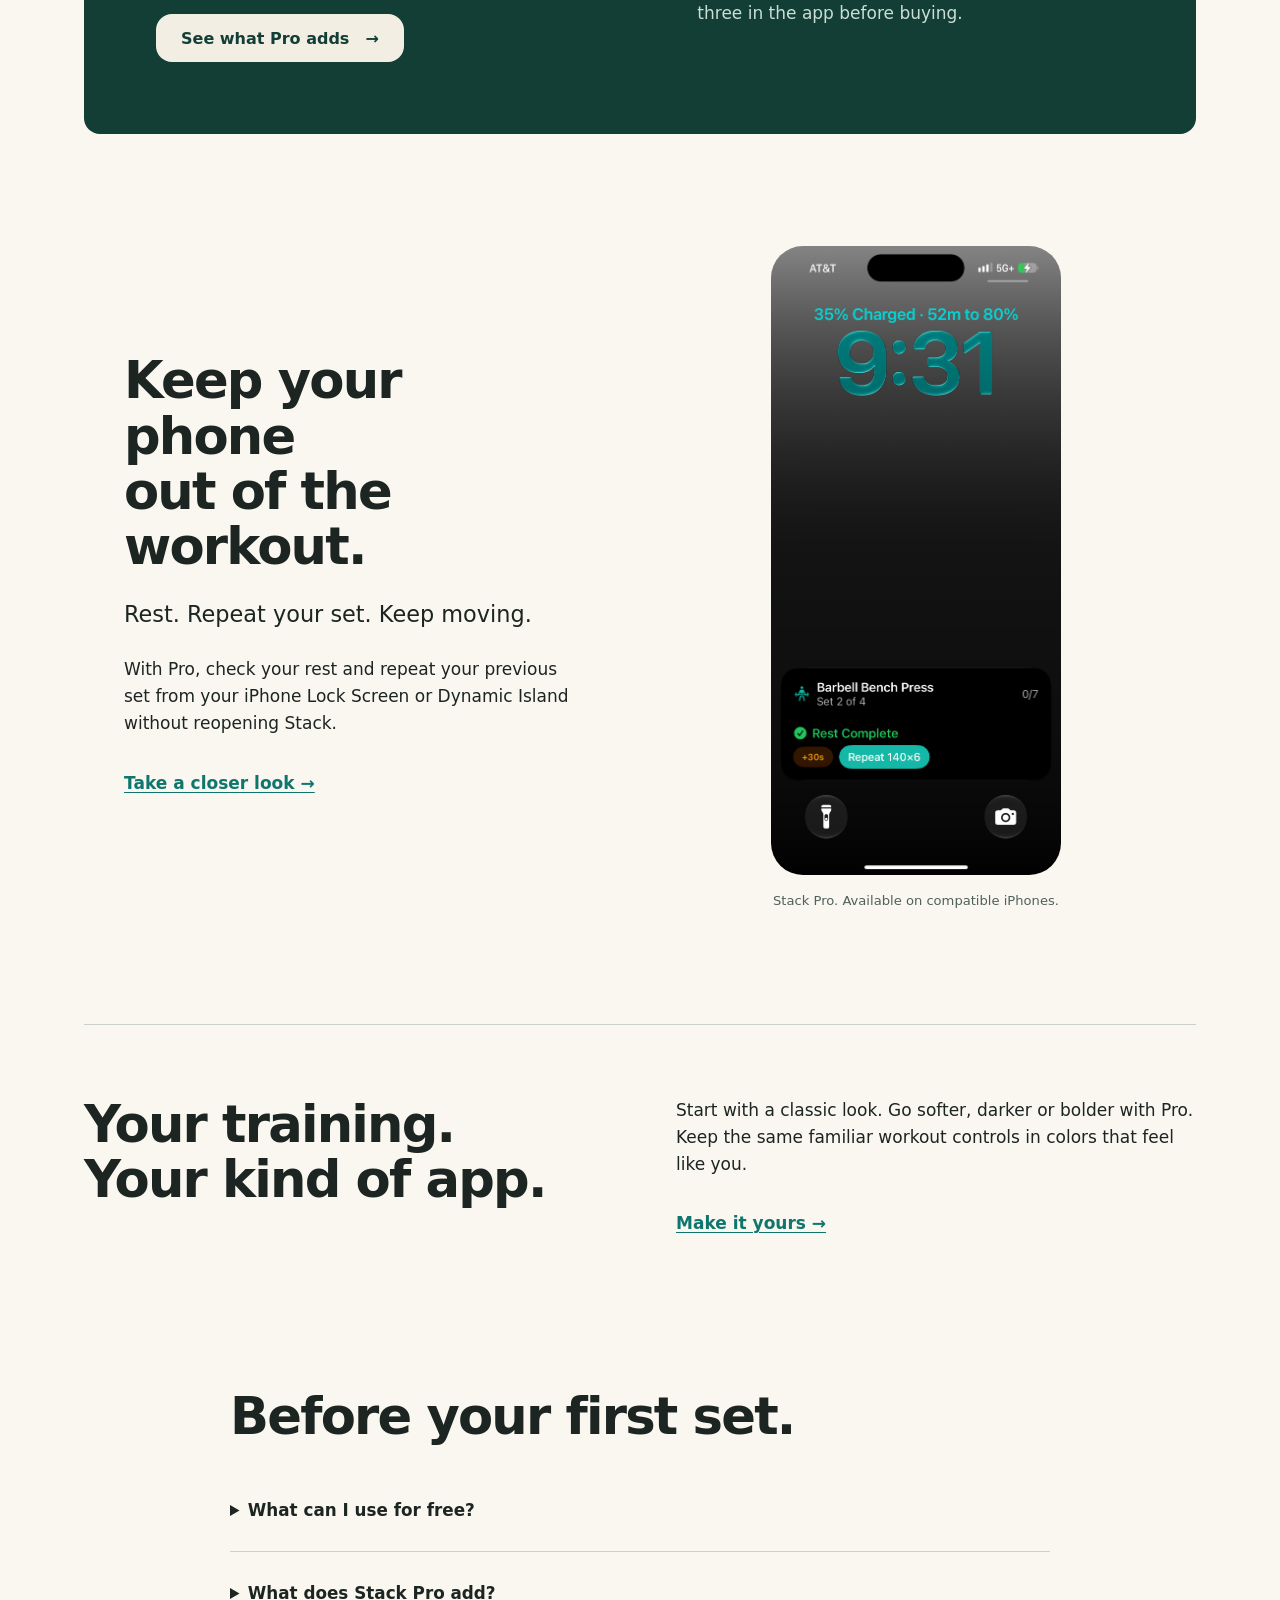
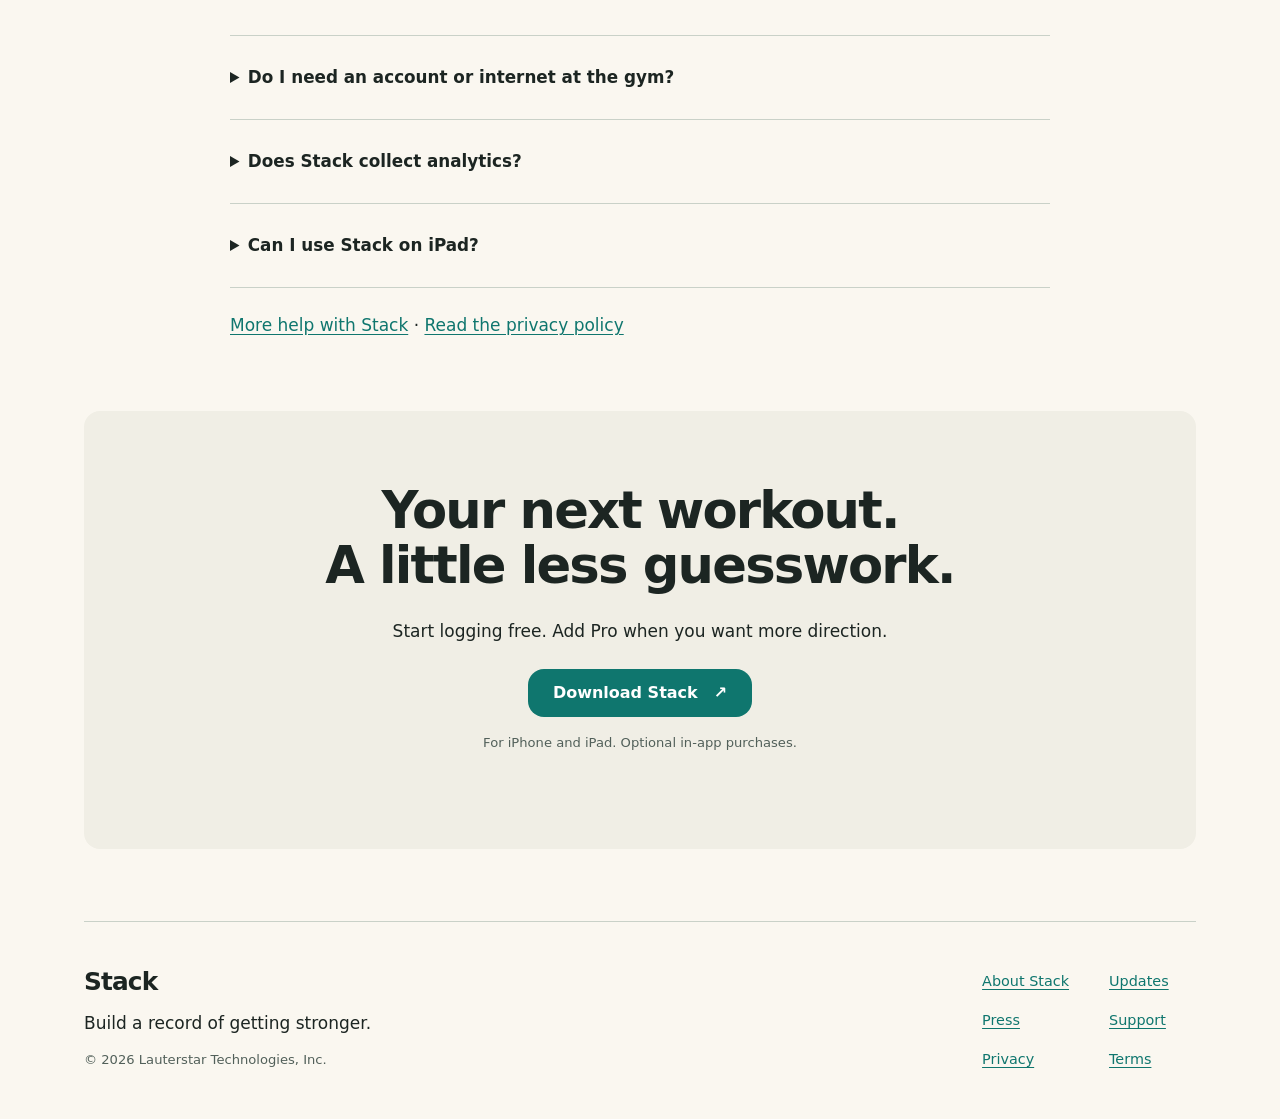
==== commit e2f275f3: "feat: prepare results-first Stack 2.0 website" ====
--- a/index.html
+++ b/index.html
@@ -1,255 +1,144 @@
 <!doctype html>
-<html lang="en">
-<head>
-  <meta charset="utf-8" />
-  <meta name="viewport" content="width=device-width, initial-scale=1" />
-
-  <title>Stack - Gym Tracker - Log sets in seconds. See the story unfold.</title>
-  <meta name="description" content="A local-first iOS workout app for split logging, muscle coverage, and workout visuals. No accounts. No tracking." />
-
-  <link rel="canonical" href="https://stack.lauterstar.com/" />
-  <meta name="robots" content="index,follow,max-image-preview:large" />
-  <meta name="theme-color" content="#FAF7F0" media="(prefers-color-scheme: light)" />
-  <meta name="theme-color" content="#1C1B1A" media="(prefers-color-scheme: dark)" />
-
-  <meta property="og:site_name" content="Stack" />
-  <meta property="og:type" content="website" />
-  <meta property="og:locale" content="en_US" />
-  <meta property="og:title" content="Stack - Gym Tracker - Log sets in seconds. See the story unfold." />
-  <meta property="og:description" content="A local-first iOS workout app for split logging, muscle coverage, and workout visuals." />
-  <meta property="og:url" content="https://stack.lauterstar.com/" />
-  <meta property="og:image" content="https://stack.lauterstar.com/assets/images/icon-1024.png" />
-  <meta property="og:image:alt" content="Stack app icon" />
-
-  <meta name="twitter:card" content="summary" />
-  <meta name="twitter:title" content="Stack - Gym Tracker" />
-  <meta name="twitter:description" content="Log sets in seconds. See the story unfold." />
-  <meta name="twitter:image" content="https://stack.lauterstar.com/assets/images/icon-1024.png" />
-
-  <link rel="icon" href="assets/images/icon-1024.png" />
-  <link rel="apple-touch-icon" href="assets/images/icon-1024.png" />
-
-  <link rel="stylesheet" href="assets/styles.css" />
-  <script defer src="assets/config.js"></script>
-  <script defer src="assets/app.js"></script>
-
-  <script type="application/ld+json">
-  {
-    "@context": "https://schema.org",
-    "@graph": [
-      {
-        "@type": "Organization",
-        "@id": "https://stack.lauterstar.com/#org",
-        "name": "Lauterstar",
-        "url": "https://lauterstar.com/"
-      },
-      {
-        "@type": "WebSite",
-        "@id": "https://stack.lauterstar.com/#site",
-        "url": "https://stack.lauterstar.com/",
-        "name": "Stack - Gym Tracker",
-        "publisher": { "@id": "https://stack.lauterstar.com/#org" },
-        "inLanguage": "en-US"
-      },
-      {
-        "@type": "MobileApplication",
-        "name": "Stack - Gym Tracker",
-        "alternateName": "Stack",
-        "operatingSystem": "iOS",
-        "applicationCategory": "HealthApplication",
-        "description": "Local-first workout tracking with split logging, muscle coverage, and workout visuals.",
-        "offers": { "@type": "Offer", "price": "0", "priceCurrency": "USD" },
-        "downloadUrl": "https://apps.apple.com/us/app/stack-gym-tracker/id6760980211",
-        "publisher": { "@id": "https://stack.lauterstar.com/#org" }
-      }
-    ]
-  }
-  </script>
-</head>
-
-<body>
-  <a href="#main-content" class="skip-link">Skip to main content</a>
-
-  <div class="container">
-
-    <header class="nav">
-      <a class="brand" href="index.html" aria-label="Stack home">
-        <img class="brand-logo" src="assets/images/icon-1024.png" alt="" aria-hidden="true" />
-        <span class="brand-name" data-cfg="displayName">Stack</span>
-        <span class="brand-meta">Vol. I &middot; v<span data-cfg="appVersion">1.0</span></span>
-      </a>
-
-      <nav class="nav-links" aria-label="Primary">
-        <a class="nav-link" href="index.html" aria-current="page">Home</a>
-        <a class="nav-link" href="about.html">About</a>
-        <a class="nav-link" href="designkit.html">DesignKit</a>
-        <a class="nav-link" href="updates.html">Updates</a>
-        <a class="nav-link" href="press.html">Press</a>
-        <a class="nav-link" href="support.html">Support</a>
-        <a class="nav-link" href="https://lauterstar.com/apps.html">Lauterstar</a>
-      </nav>
-    </header>
-
-    <main id="main-content" class="hero">
-
-      <section>
-        <div class="hero-split">
-          <div class="hero-text">
-            <h1 class="h1">
-              Log sets in<br />seconds.<br />
-              See the story<br />unfold.
-            </h1>
-
-            <p class="sub">
-              An iOS app for lifters who train hard but have trouble sticking with tracking. Local-first, no accounts, no tracking - just your sets, your splits, and the progression they describe.
-            </p>
-
-            <div class="cta-row">
-              <a class="btn appstore" href="https://apps.apple.com/us/app/stack-gym-tracker/id6760980211" target="_blank" rel="noopener" data-cfg="appStoreUrl" aria-label="Download Stack on the App Store">
-                <img src="assets/images/app-store-badge.svg" alt="Download on the App Store" />
-                <span class="visually-hidden">Download on the App Store</span>
-              </a>
-              <a class="btn ghost" href="#features">What's inside</a>
-            </div>
-
-            <p class="small">
-              Questions? Email
-              <a data-cfg="supportEmail" href="mailto:">support</a>.
-            </p>
-          </div>
-
-          <div class="hero-phone">
-            <div class="phone-frame">
-              <img src="assets/images/screenshots/home.png" alt="Stack home screen showing weekly consistency, today's logged workout, and weekly muscle coverage" />
-            </div>
-          </div>
-        </div>
-
-        <div id="features" class="grid" role="region" aria-labelledby="features-heading">
-          <h2 id="features-heading" class="visually-hidden">App Features</h2>
-
-          <article class="feature">
-            <p class="feature-num">01 / Fast Logging</p>
-            <span class="feature-icon" aria-hidden="true">
-              <svg viewBox="0 0 24 24" fill="none" stroke="currentColor" stroke-width="1.75" stroke-linecap="round" stroke-linejoin="round">
-                <path d="M5 12h14M12 5v14" />
-              </svg>
-            </span>
-            <h3>Three taps to a working set.</h3>
-            <p>The quick-adjust row trades typing for tapping. Weight, reps, done - the keyboard never appears. Logging engineered to disappear so you can keep training.</p>
-          </article>
-
-          <article class="feature">
-            <p class="feature-num">02 / Personal Records</p>
-            <span class="feature-icon" aria-hidden="true">
-              <svg viewBox="0 0 24 24" fill="none" stroke="currentColor" stroke-width="1.75" stroke-linecap="round" stroke-linejoin="round">
-                <path d="M12 2l2.39 4.84L20 7.6l-4 3.9.94 5.5L12 14.77l-4.94 2.6.94-5.5-4-3.9 5.61-.76L12 2z" />
-              </svg>
-            </span>
-            <h3>PRs the app finds for you.</h3>
-            <p>Every set is checked against your history. New records surface automatically with a quiet badge - no chasing leaderboards, no shouting confetti.</p>
-          </article>
-
-          <article class="feature">
-            <p class="feature-num">03 / Muscle Coverage</p>
-            <span class="feature-icon" aria-hidden="true">
-              <svg viewBox="0 0 24 24" fill="none" stroke="currentColor" stroke-width="1.75" stroke-linecap="round" stroke-linejoin="round">
-                <circle cx="12" cy="12" r="9" />
-                <path d="M12 3v18M3 12h18" />
-              </svg>
-            </span>
-            <h3>See the gaps in your week.</h3>
-            <p>A split-aware coverage engine maps each set to the muscle regions it actually trains - upper chest, posterior delts, long-head triceps. Imbalances stop hiding.</p>
-          </article>
-
-          <article class="feature">
-            <p class="feature-num">04 / Progression Trends</p>
-            <span class="feature-icon" aria-hidden="true">
-              <svg viewBox="0 0 24 24" fill="none" stroke="currentColor" stroke-width="1.75" stroke-linecap="round" stroke-linejoin="round">
-                <path d="M3 17l6-6 4 4 8-8" />
-                <path d="M14 7h7v7" />
-              </svg>
-            </span>
-            <h3>The line that pays off.</h3>
-            <p>Per-exercise dual-axis charts plot weight against volume across weeks and months. Less guessing what to do next. More evidence that the work is working.</p>
-          </article>
-
-          <article class="feature">
-            <p class="feature-num">05 / Local-First</p>
-            <span class="feature-icon" aria-hidden="true">
-              <svg viewBox="0 0 24 24" fill="none" stroke="currentColor" stroke-width="1.75" stroke-linecap="round" stroke-linejoin="round">
-                <rect x="3" y="11" width="18" height="10" rx="2" />
-                <path d="M7 11V7a5 5 0 0 1 10 0v4" />
-              </svg>
-            </span>
-            <h3>Your data stays yours.</h3>
-            <p>The app runs entirely on-device by default. Optional iCloud sync via Sign in with Apple - no servers we own, no analytics on your sets, no tracking ever.</p>
-          </article>
-
-          <article class="feature">
-            <p class="feature-num">06 / Health Integration</p>
-            <span class="feature-icon" aria-hidden="true">
-              <svg viewBox="0 0 24 24" fill="none" stroke="currentColor" stroke-width="1.75" stroke-linecap="round" stroke-linejoin="round">
-                <path d="M20.84 4.61a5.5 5.5 0 0 0-7.78 0L12 5.67l-1.06-1.06a5.5 5.5 0 0 0-7.78 7.78l1.06 1.06L12 21.23l7.78-7.78 1.06-1.06a5.5 5.5 0 0 0 0-7.78z" />
-              </svg>
-            </span>
-            <h3>Fits the rest of your stack.</h3>
-            <p>Optional writes to Apple Health. Live Activity on the lock screen and Dynamic Island during workouts. Quiet integration, never noisy.</p>
-          </article>
-        </div>
-
-        <blockquote class="pullquote">
-          &ldquo;Logging a set is so fast it disappears.&rdquo;
-          <cite class="pullquote-cite">- Design philosophy, internal</cite>
-        </blockquote>
-
-        <div class="teaser">
-          <div>
-            <p class="teaser-label">DesignKit - the system underneath.</p>
-            <p class="teaser-hint">Tokens, themeable components, and a 35-preset catalog. Built once, shared across the ecosystem.</p>
-          </div>
-          <a class="btn ghost" href="designkit.html">See it in action &rarr;</a>
-        </div>
-
-      </section>
-
-      <div class="screenshot-carousel" aria-label="App screenshots">
-        <button class="carousel-btn" data-dir="prev" type="button" aria-label="Previous screenshot">
-          <svg viewBox="0 0 24 24" fill="none" stroke="currentColor" stroke-width="2" stroke-linecap="round" stroke-linejoin="round" aria-hidden="true">
-            <path d="M15 6l-6 6 6 6" />
-          </svg>
-        </button>
-        <button class="carousel-btn" data-dir="next" type="button" aria-label="Next screenshot">
-          <svg viewBox="0 0 24 24" fill="none" stroke="currentColor" stroke-width="2" stroke-linecap="round" stroke-linejoin="round" aria-hidden="true">
-            <path d="M9 6l6 6-6 6" />
-          </svg>
-        </button>
-        <div class="carousel-track">
-          <img src="assets/images/screenshots/workout-logger.png" alt="Workout Logger - live Push session with set progress" />
-          <img src="assets/images/screenshots/set-detail.png" alt="Set Detail - Set Logger with plate visualization and warm-up tag" />
-          <img src="assets/images/screenshots/muscle-coverage.png" alt="Muscle Coverage - weekly group sets vs MV landmark" />
-          <img src="assets/images/screenshots/pr-history.png" alt="PR History - post-workout summary with personal best badge" />
-          <img src="assets/images/screenshots/progression-chart.png" alt="Progression Chart - Bench Press weight and reps trend" />
-          <img src="assets/images/screenshots/history.png" alt="History - monthly calendar of completed sessions" />
-          <img src="assets/images/screenshots/split-editor.png" alt="Split Editor - routines list with exercise counts" />
-          <img src="assets/images/screenshots/settings-themes.jpg" alt="Settings Themes - preset catalog across Classic, Sweet, and Bright families" loading="lazy" />
-        </div>
-      </div>
-    </main>
-
-    <footer class="footer" role="contentinfo">
-      <div>
-        &copy; <span data-cfg="copyrightYear">2026</span>
-        <span data-cfg="copyrightHolder">Lauterstar</span>
-      </div>
-
-      <ul class="footer-links">
-        <li><a href="privacy.html">Privacy</a></li>
-        <li><a href="terms.html">Terms</a></li>
-        <li><a href="support.html">Support</a></li>
-        <li><a href="press.html">Press</a></li>
-      </ul>
-    </footer>
-  </div>
-</body>
-</html>
+<html lang="en"><head>
+<meta charset="utf-8">
+<meta name="viewport" content="width=device-width, initial-scale=1">
+<title>Stack Gym Tracker | Less tapping. More time lifting.</title>
+<meta name="description" content="Spend less time logging and see your lifting progress. Start your workout log free. Add Stack Pro for next-set targets, plate calculations and Lock Screen logging.">
+<link rel="canonical" href="https://stack.lauterstar.com/">
+<meta name="robots" content="index,follow,max-image-preview:large">
+<meta property="og:site_name" content="Stack">
+<meta property="og:type" content="website">
+<meta property="og:title" content="Stack Gym Tracker | Less tapping. More time lifting.">
+<meta property="og:description" content="Spend less time logging and see your lifting progress. Start your workout log free. Add Stack Pro for next-set targets, plate calculations and Lock Screen logging.">
+<meta property="og:url" content="https://stack.lauterstar.com/">
+<meta property="og:image" content="https://stack.lauterstar.com/assets/images/icon-1024.png">
+<meta property="og:image:alt" content="Stack's stacked weight plate icon">
+<meta name="twitter:card" content="summary">
+<meta name="twitter:title" content="Stack Gym Tracker | Less tapping. More time lifting.">
+<meta name="twitter:description" content="Spend less time logging and see your lifting progress. Start your workout log free. Add Stack Pro for next-set targets, plate calculations and Lock Screen logging.">
+<meta name="twitter:image" content="https://stack.lauterstar.com/assets/images/icon-1024.png">
+<link rel="icon" href="assets/images/icon-1024.png">
+<link rel="apple-touch-icon" href="assets/images/icon-1024.png">
+<link rel="stylesheet" href="assets/styles.css">
+<script defer src="assets/config.js"></script>
+<script defer src="assets/app.js"></script>
+<script type="application/ld+json">[{"@context": "https://schema.org", "@type": "WebPage", "name": "Stack Gym Tracker | Less tapping. More time lifting.", "description": "Spend less time logging and see your lifting progress. Start your workout log free. Add Stack Pro for next-set targets, plate calculations and Lock Screen logging.", "url": "https://stack.lauterstar.com/", "isPartOf": {"@id": "https://stack.lauterstar.com/#website"}, "about": {"@id": "https://stack.lauterstar.com/#app"}, "inLanguage": "en-US"}, {"@context": "https://schema.org", "@graph": [{"@type": "Organization", "@id": "https://stack.lauterstar.com/#org", "name": "Lauterstar Technologies, Inc.", "url": "https://lauterstar.com/", "logo": "https://stack.lauterstar.com/assets/images/icon-1024.png"}, {"@type": "WebSite", "@id": "https://stack.lauterstar.com/#website", "name": "Stack", "url": "https://stack.lauterstar.com/", "publisher": {"@id": "https://stack.lauterstar.com/#org"}}, {"@type": "MobileApplication", "@id": "https://stack.lauterstar.com/#app", "name": "Stack - Gym Tracker", "applicationCategory": "HealthApplication", "operatingSystem": "iOS 26.2 or later; iPadOS 26.2 or later", "softwareVersion": "2.0.0", "url": "https://stack.lauterstar.com/", "downloadUrl": "https://apps.apple.com/us/app/stack-gym-tracker/id6760980211", "image": "https://stack.lauterstar.com/assets/images/icon-1024.png", "publisher": {"@id": "https://stack.lauterstar.com/#org"}, "description": "Spend less time logging and see your lifting progress. Stack helps you keep routines ready, record sets and build on your last workout. Free workout logging with optional Stack Pro purchases.", "featureList": ["Free workout logging, routines and history", "Basic strength trends and muscle map", "Optional Pro next-set targets and plate calculations", "Optional Pro Lock Screen logging on iPhone", "Optional Pro weekly target reviews and routine adjustments"]}]}]</script>
+</head><body><!-- THESIS: Sell a better training session, then show the real app that makes it possible.
+OWN-WORLD: Cream and charcoal, Forest accents, the approved plate mark, system type and honest native screenshots.
+STORY: Less logging friction, visible progress, an optional next step with Pro, then download.
+FIRST VIEWPORT: A large outcome-led headline and download action beside the real workout screen.
+FORM: A product story with alternating proof and short copy. Existing brand, code-led implementation.
+FINISH: unreviewed and undocumented is unfinished; this build ends with the finish review, the verdict, DESIGN.md, and every shipping raster carrying its provenance -->
+<a class="skip-link" href="#main-content">Skip to content</a>
+<div class="container">
+<header class="site-header"><a class="brand" href="index.html" aria-label="Stack home"><img src="assets/images/icon-1024.png" width="40" height="40" alt=""><span>Stack</span></a>
+<nav aria-label="Main navigation"><a href="index.html#why-stack">Why Stack</a><a href="pro.html">Stack Pro</a><a href="designkit.html">Make it yours</a><a href="support.html">Support</a>
+</nav><a class="button primary" href="https://apps.apple.com/us/app/stack-gym-tracker/id6760980211" data-cfg="appStoreUrl">Download Stack<span aria-hidden="true"> ↗</span></a>
+</header>
+<main id="main-content" class="marketing">
+<section class="hero">
+<div class="hero-copy">
+<h1>Less tapping.<br><span>More time lifting.</span>
+</h1>
+<p class="lead">Walk in with a plan. Keep your last set close. Leave knowing what you did better.</p>
+<p>Stack is your gym workout log for iPhone and iPad. Build a record you can keep building on.</p>
+<div class="actions"><a class="button primary" href="https://apps.apple.com/us/app/stack-gym-tracker/id6760980211" data-cfg="appStoreUrl">Download Stack<span aria-hidden="true"> ↗</span></a><a class="text-link" href="#why-stack">See how it helps ↓</a>
+</div>
+<p class="fine">Workout logging is free. Stack Pro is optional. No account needed to start.</p>
+</div>
+<div class="hero-proof">
+<figure class="app-shot"><img src="assets/images/screenshots/logger.png" width="1206" height="2622" alt="Stack workout screen with the previous set beside weight and rep controls" fetchpriority="high" decoding="async"><figcaption>Real Stack 2.0 screen. Next-set targets shown with Pro.</figcaption>
+</figure>
+</div>
+</section>
+<section class="benefit-strip" aria-label="What you get">
+<p>Remember your last session.</p>
+<p>See your progress.</p>
+<p>Give your next set a direction.</p>
+</section>
+<section id="why-stack" class="story">
+<div class="story-copy">
+<h2>Pick up where<br>you left off.</h2>
+<p class="lead">Your last session should help your next one.</p>
+<p>Keep your routines ready and your previous weights and reps close. Log a set, check your rest and stay with your workout.</p>
+<p class="included">Routines, logging and workout history are free.</p>
+</div>
+<figure class="app-shot"><img src="assets/images/screenshots/plan.png" width="1206" height="2622" alt="Stack routines with exercise counts and scheduled training days" loading="lazy" decoding="async"><figcaption>Plan your week around the way you train.</figcaption>
+</figure>
+</section>
+<section class="story reverse">
+<div class="story-copy">
+<h2>See what your<br>work adds up to.</h2>
+<p class="lead">A better set. A new record. A month you can look back on.</p>
+<p>Follow your strength over time and revisit the sessions behind it. The muscle map shows where your logged work went, so your training is easier to understand.</p>
+<p class="included">Basic strength trends and the muscle map are free.</p>
+</div>
+<figure class="app-shot"><img src="assets/images/screenshots/strength.png" width="1206" height="2622" alt="Stack strength view showing lifting history and strength trends" loading="lazy" decoding="async"><figcaption>Example training data shown throughout this site.</figcaption>
+</figure>
+</section>
+<section class="pro-intro">
+<div>
+<h2>Make the next<br>set count.</h2>
+<p class="lead">Stack Pro adds a little direction to the work you already do.</p>
+<p>Get a suggested weight and rep target from your logged sets. See which plates to load. Review a gap in your planned week and preview a routine change before you save it.</p><a class="button primary" href="pro.html">See what Pro adds <span aria-hidden="true">→</span></a>
+</div>
+<div class="pro-points">
+<h3>Less guesswork between sets.</h3>
+<ul>
+<li>A target for your next set</li>
+<li>The plates to put on each side</li>
+<li>A practical next step for your weekly plan</li>
+<li>Logging that stays with you on your Lock Screen</li>
+</ul>
+<p>Monthly, yearly or lifetime access. Compare all three in the app before buying.</p>
+</div>
+</section>
+<section class="story">
+<div class="story-copy">
+<h2>Keep your phone<br>out of the workout.</h2>
+<p class="lead">Rest. Repeat your set. Keep moving.</p>
+<p>With Pro, check your rest and repeat your previous set from your iPhone Lock Screen or Dynamic Island without reopening Stack.</p><a class="text-link" href="pro.html#keep-moving">Take a closer look →</a>
+</div>
+<figure class="app-shot"><img src="assets/images/screenshots/lock-screen.png" width="1179" height="2556" alt="Real iPhone Lock Screen showing Stack rest complete and Repeat 140 by 6 controls" loading="lazy" decoding="async"><figcaption>Stack Pro. Available on compatible iPhones.</figcaption>
+</figure>
+</section>
+<section class="personal-teaser">
+<h2>Your training.<br>Your kind of app.</h2>
+<div>
+<p>Start with a classic look. Go softer, darker or bolder with Pro. Keep the same familiar workout controls in colors that feel like you.</p><a class="text-link" href="designkit.html">Make it yours →</a>
+</div>
+</section>
+<section class="faq" aria-labelledby="faq-title">
+<h2 id="faq-title">Before your first set.</h2>
+<details><summary>What can I use for free?</summary>
+<p>Log workouts, build routines, review your history, see basic strength trends and explore the muscle map. Export and import your training data. Stack Pro adds optional training and appearance tools.</p>
+</details>
+<details><summary>What does Stack Pro add?</summary>
+<p>Pro helps you choose your next set with Smart Targets, load the bar with plate calculations and repeat a set from your iPhone Lock Screen. It also adds weekly coverage targets and plan adjustments, progress photos, guided one-rep max tests, Gym Mode, exercise replacement suggestions and more themes.</p>
+</details>
+<details><summary>Do I need an account or internet at the gym?</summary>
+<p>No account is required to log workouts, and your workout log works offline. Optional iCloud sync uses Sign in with Apple. Buying or restoring Pro requires access to the App Store.</p>
+</details>
+<details><summary>Does Stack collect analytics?</summary>
+<p>Optional usage analytics and crash reports are on by default. You can turn either off in Profile → Privacy & Data. Stack has no ads and does not sell your training data. The privacy policy explains what these optional reports include.</p>
+</details>
+<details><summary>Can I use Stack on iPad?</summary>
+<p>Yes. Stack 2.0 supports iPhone and iPad running iOS or iPadOS 26.2 or later. Lock Screen logging and Dynamic Island features are for compatible iPhones.</p>
+</details>
+<p><a href="support.html">More help with Stack</a> · <a href="privacy.html">Read the privacy policy</a>
+</p>
+</section>
+<section class="closing">
+<h2>Your next workout.<br>A little less guesswork.</h2>
+<p>Start logging free. Add Pro when you want more direction.</p><a class="button primary" href="https://apps.apple.com/us/app/stack-gym-tracker/id6760980211" data-cfg="appStoreUrl">Download Stack<span aria-hidden="true"> ↗</span></a>
+<p class="fine">For iPhone and iPad. Optional in-app purchases.</p>
+</section>
+</main>
+<footer class="site-footer">
+<div class="footer-brand"><a class="brand" href="index.html">Stack</a>
+<p>Build a record of getting stronger.</p><small>© 2026 Lauterstar Technologies, Inc.</small>
+</div>
+<nav aria-label="More about Stack"><a href="about.html">About Stack</a><a href="updates.html">Updates</a><a href="press.html">Press</a><a href="support.html">Support</a><a href="privacy.html">Privacy</a><a href="terms.html">Terms</a>
+</nav>
+</footer>
+</div></body></html>
--- a/assets/styles.css
+++ b/assets/styles.css
@@ -1,1055 +1,164 @@
-/* ========================================
-   RESET & BASE
-   ======================================== */
-
-*,
-*::before,
-*::after {
-  margin: 0;
-  padding: 0;
-  box-sizing: border-box;
-}
-
+/* Stack 2.0. All visual colors and repeated dimensions live in these tokens. */
 :root {
-  /* Light (Balanced Luxury - cream) */
-  --bg: #FAF7F0;
-  --surface: #FFFFFF;
-  --surface-2: #F2EDE0;
-  --border: rgba(28, 27, 26, 0.10);
-  --border-strong: rgba(28, 27, 26, 0.22);
-  --text: #1C1B1A;
-  --text-dim: #5A5550;
-  --text-mute: #8A857E;
-
-  /* Accents - translated from the app's DesignKit Classic palette */
-  --accent: #2F5D3A;          /* forest */
-  --accent-hover: #3E7349;
-  --accent-soft: rgba(47, 93, 58, 0.10);
-  --accent-border: rgba(47, 93, 58, 0.32);
-
-  /* Secondary accents available for sparing use */
-  --accent-navy: #1F3A5F;
-  --accent-maroon: #6B2B2B;
-  --accent-walnut: #6B4F3A;
-  --accent-stone: #A8A095;
-
-  /* Spacing scale - mirrors DesignKit */
+  color-scheme: light dark;
+  --bg: #faf7f0;
+  --surface: #f0eee5;
+  --text: #1c2522;
+  --muted: #52605a;
+  --accent: #0f766e;
+  --accent-hover: #0b5d57;
+  --on-accent: #ffffff;
+  --line: #c9d1c8;
+  --panel: #123e36;
+  --panel-text: #f3eee3;
+  --panel-muted: #cbded5;
+  --focus: #825518;
   --space-xs: 4px;
   --space-s: 8px;
   --space-m: 16px;
   --space-l: 24px;
   --space-xl: 40px;
   --space-xxl: 72px;
-
-  /* Geometry */
-  --max-width: 1120px;
-  --radius-sm: 6px;
-  --radius-md: 10px;
-  --radius-lg: 16px;
-  --radius-xl: 24px;
-  --radius-pill: 999px;
-
-  /* Type */
-  --font-display: -apple-system, BlinkMacSystemFont, "SF Pro Display", "Segoe UI", system-ui, sans-serif;
-  --font-sans: -apple-system, BlinkMacSystemFont, "SF Pro Text", "Segoe UI", system-ui, sans-serif;
-  --font-mono: ui-monospace, SFMono-Regular, Menlo, Monaco, Consolas, monospace;
+  --space-section: 112px;
+  --radius: 16px;
+  --radius-phone: 32px;
+  --max-width: 1160px;
+  --font: -apple-system, BlinkMacSystemFont, "Segoe UI", system-ui, sans-serif;
 }
-
 @media (prefers-color-scheme: dark) {
-  :root {
-    --bg: #1C1B1A;
-    --surface: #26241F;
-    --surface-2: #2D2B26;
-    --border: rgba(250, 247, 240, 0.10);
-    --border-strong: rgba(250, 247, 240, 0.22);
-    --text: #FAF7F0;
-    --text-dim: #B8B2A8;
-    --text-mute: #8A857E;
-
-    --accent: #6FA17C;          /* lifted forest for dark contrast */
-    --accent-hover: #84B591;
-    --accent-soft: rgba(111, 161, 124, 0.14);
-    --accent-border: rgba(111, 161, 124, 0.36);
-  }
+  :root { --bg: #1c211f; --surface: #272e2a; --text: #f3eee3; --muted: #b8c7bd; --accent: #83d8c7; --accent-hover: #a3eadb; --on-accent: #123e36; --line: #49564f; --focus: #f1c985; }
 }
-
-html {
-  scroll-behavior: smooth;
-  overflow-x: hidden;
+* { box-sizing: border-box; }
+html { scroll-behavior: smooth; scroll-padding-top: var(--space-l); }
+body { margin: 0; background: var(--bg); color: var(--text); font: 17px/1.6 var(--font); -webkit-font-smoothing: antialiased; }
+::selection { background: var(--accent); color: var(--on-accent); }
+a { color: var(--accent); text-underline-offset: .2em; }
+a:hover { color: var(--accent-hover); }
+:focus-visible { outline: 3px solid var(--focus); outline-offset: 5px; }
+button, input { font: inherit; }
+button, a { -webkit-tap-highlight-color: transparent; }
+img { max-width: 100%; height: auto; display: block; }
+p { margin: 0 0 var(--space-l); }
+h1,h2,h3 { line-height: 1.08; margin: 0 0 var(--space-l); font-weight: 720; letter-spacing: -.035em; text-wrap: balance; }
+h1 { font-size: clamp(2.7rem, 5.6vw, 5.2rem); }
+h2 { font-size: clamp(2rem, 4vw, 3.6rem); }
+h3 { font-size: 1.45rem; letter-spacing: -.02em; }
+.container { max-width: var(--max-width); margin: auto; padding: 0 var(--space-l); }
+.skip-link { position: absolute; left: var(--space-m); top: -100px; z-index: 20; padding: var(--space-m); background: var(--bg); }
+.skip-link:focus { top: var(--space-m); }
+.site-header { display: flex; gap: var(--space-l); justify-content: space-between; align-items: center; min-height: 104px; border-bottom: 1px solid var(--line); }
+.brand { display: inline-flex; gap: var(--space-s); align-items: center; font-size: 1.55rem; font-weight: 750; color: var(--text); text-decoration: none; letter-spacing: -.035em; }
+.brand img { border-radius: 10px; }
+.site-header nav { display: flex; gap: var(--space-l); align-items: center; }
+.site-header nav a { font-size: .88rem; color: var(--text); text-decoration: none; padding: var(--space-s) 0; }
+.site-header nav a:hover, .site-header nav a[aria-current] { color: var(--accent); text-decoration: underline; }
+.button { display: inline-flex; align-items: center; justify-content: center; gap: var(--space-m); min-height: 48px; padding: var(--space-s) var(--space-l); border-radius: var(--radius); font-size: 1rem; font-weight: 650; text-decoration: none; border: 1px solid transparent; }
+.button.primary { color: var(--on-accent); background: var(--accent); }
+.button.primary:hover { background: var(--accent-hover); }
+.button.secondary { border-color: var(--line); }
+.actions { display: flex; align-items: center; flex-wrap: wrap; gap: var(--space-l); margin: var(--space-xl) 0 var(--space-m); }
+.text-link { font-weight: 600; display: inline-block; padding: var(--space-s) 0; }
+.fine, small, figcaption { font-size: .82rem; line-height: 1.55; color: var(--muted); }
+.lead { font-size: clamp(1.15rem, 2vw, 1.4rem); line-height: 1.5; }
+.hero { display: grid; grid-template-columns: 1.25fr 1fr; align-items: center; gap: var(--space-xxl); padding: var(--space-xxl) 0; }
+.hero-copy h1 span { color: var(--accent); }
+.hero-copy p { max-width: 31rem; }
+.hero-proof { display: flex; justify-content: center; }
+.app-shot { width: min(100%, 290px); margin: 0; }
+.app-shot img { width: 100%; border-radius: var(--radius-phone); }
+.app-shot figcaption { text-align: center; margin-top: var(--space-m); }
+.hero-proof .app-shot { width: min(100%, 276px); }
+.benefit-strip { display: flex; justify-content: space-between; flex-wrap: wrap; gap: var(--space-l); border-top: 1px solid var(--line); border-bottom: 1px solid var(--line); padding: var(--space-l) 0; font-weight: 600; }
+.benefit-strip p { margin: 0; }
+.story { display: grid; grid-template-columns: 1fr 1fr; align-items: center; column-gap: var(--space-xxl); padding: var(--space-section) var(--space-xl); }
+.story .app-shot { justify-self: center; }
+.story.reverse .story-copy { grid-column: 2; grid-row: 1; }
+.story.reverse .app-shot { grid-column: 1; grid-row: 1; }
+.story-copy { max-width: 28rem; }
+.included { font-size: .9rem; color: var(--accent); font-weight: 600; }
+.pro-intro { display: grid; grid-template-columns: 1.1fr 1fr; gap: var(--space-xxl); padding: var(--space-xxl); border-radius: var(--radius); background: var(--panel); color: var(--panel-text); }
+.pro-intro p { color: var(--panel-muted); }
+.pro-intro .button { background: var(--panel-text); color: var(--panel); }
+.pro-points { align-self: center; }
+.pro-points ul { padding: 0 0 0 var(--space-l); margin: var(--space-xl) 0; }
+.pro-points li { padding-bottom: var(--space-m); }
+.personal-teaser { display: grid; grid-template-columns: 1fr 1fr; gap: var(--space-xxl); border-top: 1px solid var(--line); padding: var(--space-xxl) 0; }
+.faq { max-width: 820px; margin: var(--space-xxl) auto; }
+details { border-bottom: 1px solid var(--line); padding: var(--space-l) 0; }
+summary { cursor: pointer; font-size: 1.05rem; font-weight: 650; padding: var(--space-xs) 0; }
+details p { margin: var(--space-m) 0 0; color: var(--muted); }
+.faq>p { margin-top: var(--space-l); }
+.closing { padding: var(--space-xxl) var(--space-l); margin: var(--space-xxl) 0; text-align: center; background: var(--surface); border-radius: var(--radius); }
+.closing p { max-width: 34rem; margin: 0 auto var(--space-l); }
+.closing .fine { margin-top: var(--space-m); }
+.site-footer { display: flex; justify-content: space-between; gap: var(--space-xl); padding: var(--space-xl) 0; border-top: 1px solid var(--line); }
+.footer-brand p { margin: var(--space-s) 0; }
+.site-footer nav { display: grid; grid-template-columns: 1fr 1fr; column-gap: var(--space-xl); align-content: start; }
+.site-footer nav a { padding: var(--space-s) 0; font-size: .9rem; }
+.page-intro { max-width: 850px; padding: var(--space-xxl) 0 var(--space-xl); }
+.page-intro p { max-width: 650px; }
+.more-tools { padding: var(--space-xxl) 0; border-top: 1px solid var(--line); }
+.more-tools dl { display: grid; grid-template-columns: 1fr 1fr; gap: var(--space-xl); }
+dt { font-weight: 650; margin-bottom: var(--space-s); }
+dd { margin: 0 0 var(--space-l); color: var(--muted); }
+.plans { padding: var(--space-xxl) 0; }
+.plans>p { max-width: 750px; }
+.plan-grid { display: grid; grid-template-columns: repeat(3, 1fr); gap: var(--space-l); margin: var(--space-xl) 0; }
+.plan-grid article { padding: var(--space-l); border: 1px solid var(--line); border-radius: var(--radius); }
+.plans>.fine { margin-top: var(--space-l); }
+.free-note { padding: var(--space-xl) 0; max-width: 760px; }
+.theme-explorer { display: grid; grid-template-columns: 1.2fr 1fr; gap: var(--space-xxl); align-items: center; padding: var(--space-xl) 0 var(--space-xxl); }
+.theme-explorer .app-shot { justify-self: center; }
+.theme-options { display: flex; gap: var(--space-s); flex-wrap: wrap; margin: var(--space-xl) 0 var(--space-l); }
+.theme-options button { min-height: 56px; border: 1px solid var(--line); border-radius: var(--radius); padding: var(--space-s) var(--space-m); background: var(--surface); color: var(--text); cursor: pointer; }
+.theme-options button span { display: block; font-size: .75rem; }
+.theme-options button[aria-pressed="true"] { background: var(--accent); color: var(--on-accent); border-color: var(--accent); }
+.doc { max-width: 790px; margin: 0 auto; padding: var(--space-xxl) 0; }
+.doc h1 { margin-bottom: var(--space-xl); }
+.doc h2 { font-size: 1.65rem; margin-top: var(--space-xl); }
+.doc h3 { font-size: 1.2rem; margin-top: var(--space-l); }
+.doc p, .doc li { color: var(--muted); }
+.doc ul { padding-left: var(--space-l); }
+.doc li { margin-bottom: var(--space-s); }
+.doc .lead, .doc .lede { font-size: 1.3rem; color: var(--text); }
+.doc .support-contact { padding: var(--space-l); background: var(--surface); border-radius: var(--radius); }
+.doc .support-contact h2 { margin-top: 0; }
+.doc .meta { font-size: .85rem; }
+.doc .facts { border-top: 1px solid var(--line); padding-top: var(--space-l); }
+.updates-list { list-style: none; padding-left: 0; }
+.updates-list>li { padding: var(--space-l) 0; border-bottom: 1px solid var(--line); }
+.ver { color: var(--text); font-weight: 650; }
+@media (max-width: 920px) {
+  .site-header { flex-wrap: wrap; gap: var(--space-m); padding: var(--space-l) 0; }
+  .site-header nav { order: 3; width: 100%; justify-content: space-between; }
+  .hero { gap: var(--space-l); }
+  .story { padding-left: 0; padding-right: 0; gap: var(--space-xl); }
+  .pro-intro { padding: var(--space-xl); gap: var(--space-xl); }
 }
-
-body {
-  font-family: var(--font-sans);
-  font-size: 16px;
-  line-height: 1.55;
-  color: var(--text);
-  background: var(--bg);
-  min-height: 100vh;
-  -webkit-font-smoothing: antialiased;
-  -moz-osx-font-smoothing: grayscale;
+@media (max-width: 600px) {
+  :root { --space-section: 64px; --space-xxl: 48px; --radius-phone: 28px; }
+  body { font-size: 16px; }
+  .container { padding: 0 var(--space-l); }
+  .site-header nav { gap: var(--space-s); }
+  .site-header nav a { font-size: .78rem; }
+  .site-header>.button { font-size: .85rem; padding-left: var(--space-m); padding-right: var(--space-m); }
+  .hero, .story, .pro-intro, .personal-teaser, .theme-explorer { grid-template-columns: 1fr; }
+  .hero { padding: var(--space-xl) 0; gap: var(--space-xl); }
+  .hero h1 { font-size: clamp(2.4rem, 10.5vw, 3.8rem); }
+  .hero-proof .app-shot { width: 238px; }
+  .hero-copy .actions { margin-top: var(--space-l); gap: var(--space-m); }
+  .benefit-strip { display: grid; gap: var(--space-s); font-size: .95rem; }
+  .story { row-gap: var(--space-xl); }
+  .story.reverse .story-copy, .story.reverse .app-shot { grid-column: 1; grid-row: auto; }
+  .story .app-shot, .theme-explorer .app-shot { width: 250px; }
+  .pro-intro { padding: var(--space-l); }
+  .pro-intro h2 { font-size: 2.2rem; }
+  .personal-teaser { gap: var(--space-l); }
+  .plan-grid { grid-template-columns: 1fr; gap: var(--space-m); }
+  .plan-grid article p { margin-bottom: var(--space-s); }
+  .more-tools dl { grid-template-columns: 1fr; gap: var(--space-m); }
+  .site-footer { flex-direction: column; }
+  .site-footer nav { grid-template-columns: repeat(3, 1fr); gap: var(--space-s); }
+  .doc h1 { font-size: 2.75rem; }
 }
-
-/* ========================================
-   A11Y
-   ======================================== */
-
-.skip-link {
-  position: absolute;
-  top: -48px;
-  left: 8px;
-  background: var(--accent);
-  color: var(--bg);
-  padding: 10px 16px;
-  text-decoration: none;
-  border-radius: var(--radius-sm);
-  font-weight: 600;
-  z-index: 1000;
-  transition: top 0.2s ease;
-}
-
-.skip-link:focus { top: 8px; }
-
-.visually-hidden {
-  position: absolute;
-  width: 1px;
-  height: 1px;
-  margin: -1px;
-  padding: 0;
-  overflow: hidden;
-  clip: rect(0, 0, 0, 0);
-  white-space: nowrap;
-  border: 0;
-}
-
-a:focus-visible,
-button:focus-visible,
-input:focus-visible,
-select:focus-visible,
-textarea:focus-visible {
-  outline: 2px solid var(--accent);
-  outline-offset: 2px;
-}
-
-/* ========================================
-   LAYOUT
-   ======================================== */
-
-.container {
-  max-width: var(--max-width);
-  width: 100%;
-  margin: 0 auto;
-  padding: 0 var(--space-l);
-}
-
-/* ========================================
-   NAV
-   ======================================== */
-
-.nav {
-  display: flex;
-  align-items: center;
-  justify-content: space-between;
-  padding: 22px 0;
-  border-bottom: 1px solid var(--border);
-  margin-bottom: 64px;
-  flex-wrap: wrap;
-  gap: var(--space-m);
-}
-
-.brand {
-  display: flex;
-  align-items: center;
-  gap: 10px;
-  text-decoration: none;
-  color: var(--text);
-}
-
-.brand-logo {
-  width: 32px;
-  height: 32px;
-  border-radius: 8px;
-  object-fit: cover;
-}
-
-.brand-name {
-  font-family: var(--font-display);
-  font-size: 19px;
-  font-weight: 600;
-  letter-spacing: -0.02em;
-}
-
-.brand-meta {
-  font-family: var(--font-mono);
-  font-size: 11px;
-  letter-spacing: 0.10em;
-  text-transform: uppercase;
-  color: var(--text-mute);
-  margin-left: var(--space-s);
-}
-
-.nav-links {
-  display: flex;
-  align-items: center;
-  gap: 24px;
-  flex-wrap: wrap;
-}
-
-.nav-link {
-  color: var(--text-dim);
-  text-decoration: none;
-  font-size: 14px;
-  font-weight: 500;
-  padding: 10px 4px;
-  transition: color 0.15s ease;
-}
-
-.nav-link:hover,
-.nav-link:focus,
-.nav-link[aria-current="page"] {
-  color: var(--text);
-}
-
-/* ========================================
-   HERO
-   ======================================== */
-
-.hero {
-  display: block;
-  margin-bottom: 96px;
-}
-
-.h1 {
-  font-family: var(--font-display);
-  font-size: clamp(40px, 6vw, 68px);
-  font-weight: 600;
-  line-height: 1.04;
-  letter-spacing: -0.035em;
-  margin: 0 0 24px;
-  color: var(--text);
-}
-
-.sub {
-  font-size: 20px;
-  line-height: 1.45;
-  color: var(--text-dim);
-  max-width: 560px;
-  margin-bottom: 40px;
-}
-
-.hero-split {
-  display: grid;
-  grid-template-columns: minmax(0, 640px) minmax(280px, 340px);
-  align-items: center;
-  justify-content: start;
-  gap: clamp(24px, 4vw, 56px);
-  min-height: 560px;
-}
-
-.hero-text { min-width: 0; max-width: 640px; }
-.hero-phone { justify-self: start; }
-
-.phone-frame {
-  width: 100%;
-  max-width: 280px;
-  border-radius: var(--radius-xl);
-  overflow: hidden;
-  border: 3px solid var(--border-strong);
-  background: var(--surface-2);
-  box-shadow:
-    0 24px 80px rgba(28, 27, 26, 0.18),
-    0 8px 32px rgba(47, 93, 58, 0.08);
-  aspect-ratio: 9 / 19.5;
-}
-
-.phone-frame img {
-  display: block;
-  width: 100%;
-  height: 100%;
-  object-fit: cover;
-}
-
-.phone-frame.placeholder {
-  display: flex;
-  align-items: center;
-  justify-content: center;
-  color: var(--text-mute);
-  font-family: var(--font-mono);
-  font-size: 11px;
-  letter-spacing: 0.16em;
-  text-transform: uppercase;
-  text-align: center;
-  padding: var(--space-l);
-}
-
-@media (max-width: 900px) {
-  .hero-split { grid-template-columns: 1fr; min-height: auto; gap: 32px; }
-  .hero-text { max-width: 100%; }
-  .hero-phone { justify-self: center; width: min(100%, 280px); margin-top: 8px; }
-  .phone-frame { max-width: 280px; }
-}
-
-@media (max-width: 480px) {
-  .hero-phone { width: min(100%, 220px); }
-  .phone-frame { max-width: 220px; }
-}
-
-/* ========================================
-   BUTTONS
-   ======================================== */
-
-.cta-row {
-  display: flex;
-  gap: 12px;
-  flex-wrap: wrap;
-  align-items: center;
-  margin-bottom: var(--space-l);
-}
-
-.btn {
-  display: inline-flex;
-  align-items: center;
-  justify-content: center;
-  padding: 12px 22px;
-  background: var(--text);
-  color: var(--bg);
-  text-decoration: none;
-  border-radius: var(--radius-sm);
-  font-weight: 600;
-  font-size: 14px;
-  border: 1px solid var(--text);
-  transition: background 0.15s ease, border-color 0.15s ease, color 0.15s ease, transform 0.15s ease;
-  cursor: pointer;
-}
-
-.btn:hover,
-.btn:focus {
-  background: var(--accent);
-  border-color: var(--accent);
-  color: #fff;
-}
-
-.btn.ghost {
-  background: transparent;
-  color: var(--text);
-  border-color: var(--border-strong);
-}
-
-.btn.ghost:hover,
-.btn.ghost:focus {
-  background: var(--surface);
-  border-color: var(--text-dim);
-  color: var(--text);
-}
-
-.btn.appstore {
-  padding: 0;
-  border: 0;
-  background: transparent;
-}
-
-.btn.appstore:hover,
-.btn.appstore:focus { background: transparent; }
-
-.btn.appstore img {
-  height: 44px;
-  width: auto;
-  display: block;
-}
-
-.small {
-  font-size: 13px;
-  color: var(--text-mute);
-  margin-top: var(--space-m);
-}
-
-.small a {
-  color: var(--text-dim);
-  text-decoration: underline;
-  text-decoration-color: var(--border-strong);
-  text-underline-offset: 3px;
-}
-
-.small a:hover { color: var(--text); }
-
-/* ========================================
-   SCREENSHOT CAROUSEL
-   ======================================== */
-
-.screenshot-carousel {
-  margin-top: 56px;
-  position: relative;
-  width: 100vw;
-  margin-left: calc(50% - 50vw);
-  margin-right: calc(50% - 50vw);
-  overflow: hidden;
-  -webkit-mask-image: linear-gradient(to right, transparent, black 5%, black 95%, transparent);
-  mask-image: linear-gradient(to right, transparent, black 5%, black 95%, transparent);
-}
-
-.carousel-btn {
-  position: absolute;
-  top: 50%;
-  transform: translateY(-50%);
-  z-index: 2;
-  width: 44px;
-  height: 44px;
-  border-radius: var(--radius-pill);
-  background: color-mix(in srgb, var(--bg) 75%, transparent);
-  border: 1px solid var(--border-strong);
-  color: var(--text);
-  display: none;
-  align-items: center;
-  justify-content: center;
-  cursor: pointer;
-  backdrop-filter: blur(8px);
-  -webkit-backdrop-filter: blur(8px);
-  transition: background 0.15s ease, border-color 0.15s ease, opacity 0.15s ease;
-  opacity: 0;
-}
-
-.carousel-btn svg { width: 20px; height: 20px; display: block; }
-.carousel-btn[data-dir="prev"] { left: 16px; }
-.carousel-btn[data-dir="next"] { right: 16px; }
-
-.screenshot-carousel:hover .carousel-btn,
-.carousel-btn:focus-visible { opacity: 1; }
-
-.carousel-btn:hover {
-  background: var(--surface);
-  border-color: var(--text-dim);
-}
-
-.carousel-btn[disabled] {
-  opacity: 0 !important;
-  pointer-events: none;
-}
-
-@media (hover: hover) and (pointer: fine) {
-  .carousel-btn { display: inline-flex; }
-}
-
-.carousel-track {
-  display: flex;
-  gap: 16px;
-  padding: 0 5vw;
-  overflow-x: auto;
-  scroll-snap-type: x mandatory;
-  -webkit-overflow-scrolling: touch;
-  scrollbar-width: none;
-  cursor: grab;
-}
-
-.carousel-track::-webkit-scrollbar { display: none; }
-.carousel-track:active { cursor: grabbing; }
-
-.carousel-track img,
-.carousel-track .shot-placeholder {
-  flex: 0 0 auto;
-  height: 520px;
-  width: 240px;
-  border-radius: var(--radius-lg);
-  scroll-snap-align: center;
-  user-select: none;
-  -webkit-user-drag: none;
-  pointer-events: none;
-}
-
-.carousel-track img {
-  height: 520px;
-  width: auto;
-  object-fit: cover;
-}
-
-.carousel-track .shot-placeholder {
-  background: var(--surface-2);
-  border: 1px solid var(--border);
-  display: flex;
-  align-items: center;
-  justify-content: center;
-  color: var(--text-mute);
-  font-family: var(--font-mono);
-  font-size: 11px;
-  letter-spacing: 0.16em;
-  text-transform: uppercase;
-  text-align: center;
-  padding: var(--space-l);
-}
-
-@media (max-width: 768px) {
-  .carousel-track { padding: 0 24px; gap: 12px; }
-  .carousel-track img,
-  .carousel-track .shot-placeholder { height: 400px; width: 184px; }
-}
-
-@media (max-width: 480px) {
-  .carousel-track img,
-  .carousel-track .shot-placeholder { height: 340px; width: 156px; }
-}
-
-/* ========================================
-   FEATURES GRID
-   ======================================== */
-
-.grid {
-  display: grid;
-  grid-template-columns: 1fr;
-  gap: 0;
-  margin-top: 56px;
-  border-top: 1px solid var(--border);
-  text-align: left;
-}
-
-@media (min-width: 768px) {
-  .grid { grid-template-columns: repeat(3, 1fr); }
-}
-
-.feature {
-  padding: 40px 0;
-  border-bottom: 1px solid var(--border);
-}
-
-@media (min-width: 768px) {
-  .feature {
-    padding: 56px 48px 56px 0;
-    border-right: 1px solid var(--border);
-    border-bottom: 1px solid var(--border);
-  }
-  .feature:nth-child(3n) { border-right: 0; padding-right: 0; }
-  .feature:nth-child(3n+1) { padding-left: 0; }
-  .feature:not(:nth-child(3n+1)):not(:nth-child(3n)) { padding-left: 48px; }
-  .feature:nth-child(3n) { padding-left: 48px; }
-}
-
-.feature-num {
-  font-family: var(--font-mono);
-  font-size: 11px;
-  letter-spacing: 0.14em;
-  text-transform: uppercase;
-  color: var(--text-mute);
-  margin-bottom: var(--space-m);
-}
-
-.feature-icon {
-  display: inline-flex;
-  align-items: center;
-  justify-content: center;
-  width: 40px;
-  height: 40px;
-  border-radius: var(--radius-md);
-  background: var(--accent-soft);
-  border: 1px solid var(--accent-border);
-  color: var(--accent);
-  margin-bottom: 18px;
-}
-
-.feature-icon svg { width: 22px; height: 22px; display: block; }
-
-.feature h3 {
-  font-family: var(--font-display);
-  font-size: 20px;
-  font-weight: 600;
-  letter-spacing: -0.02em;
-  margin-bottom: 14px;
-  color: var(--text);
-}
-
-.feature p {
-  font-size: 15px;
-  color: var(--text-dim);
-  line-height: 1.65;
-}
-
-/* Crosslink teaser (DesignKit teaser, etc.) */
-.teaser {
-  margin-top: 72px;
-  padding-top: 32px;
-  border-top: 1px solid var(--border);
-  display: flex;
-  align-items: center;
-  justify-content: space-between;
-  flex-wrap: wrap;
-  gap: var(--space-m);
-}
-
-.teaser-label {
-  font-family: var(--font-display);
-  font-size: 18px;
-  font-weight: 600;
-  letter-spacing: -0.015em;
-  margin: 0 0 4px;
-  color: var(--text);
-}
-
-.teaser-hint {
-  margin: 0;
-  font-size: 14px;
-  color: var(--text-dim);
-}
-
-/* Pull quote */
-.pullquote {
-  margin: 80px 0 0;
-  padding: 32px 0;
-  border-top: 1px solid var(--border);
-  border-bottom: 1px solid var(--border);
-  font-family: var(--font-display);
-  font-size: clamp(24px, 3vw, 32px);
-  font-weight: 500;
-  font-style: italic;
-  letter-spacing: -0.02em;
-  line-height: 1.3;
-  color: var(--text);
-  max-width: 760px;
-}
-
-.pullquote-cite {
-  display: block;
-  margin-top: 16px;
-  font-family: var(--font-mono);
-  font-size: 12px;
-  font-style: normal;
-  letter-spacing: 0.12em;
-  text-transform: uppercase;
-  color: var(--text-mute);
-}
-
-/* ========================================
-   FOOTER
-   ======================================== */
-
-.footer {
-  margin-top: 80px;
-  padding: 32px 0;
-  border-top: 1px solid var(--border);
-  display: flex;
-  justify-content: space-between;
-  align-items: center;
-  font-size: 13px;
-  color: var(--text-mute);
-  flex-wrap: wrap;
-  gap: var(--space-m);
-}
-
-.footer-links {
-  display: flex;
-  gap: 24px;
-  flex-wrap: wrap;
-  list-style: none;
-}
-
-.footer-links a {
-  color: var(--text-dim);
-  text-decoration: none;
-  transition: color 0.15s ease;
-}
-
-.footer-links a:hover,
-.footer-links a:focus { color: var(--text); }
-
-/* ========================================
-   DOC PAGES (Privacy / Terms / Updates / Support / Press)
-   ======================================== */
-
-.doc {
-  text-align: left;
-  max-width: 720px;
-  margin: 0 auto 80px;
-}
-
-.doc .eyebrow {
-  display: inline-block;
-  font-family: var(--font-mono);
-  font-size: 11px;
-  letter-spacing: 0.16em;
-  text-transform: uppercase;
-  color: var(--text-mute);
-  margin-bottom: var(--space-m);
-}
-
-.doc h1 {
-  font-family: var(--font-display);
-  font-size: clamp(36px, 5vw, 56px);
-  font-weight: 600;
-  letter-spacing: -0.03em;
-  line-height: 1.05;
-  margin-bottom: 12px;
-  color: var(--text);
-}
-
-.doc .lede {
-  font-size: 18px;
-  line-height: 1.5;
-  color: var(--text-dim);
-  margin-bottom: var(--space-m);
-  max-width: 60ch;
-}
-
-.doc .meta {
-  font-family: var(--font-mono);
-  font-size: 11px;
-  letter-spacing: 0.14em;
-  text-transform: uppercase;
-  color: var(--text-mute);
-  margin-bottom: var(--space-xl);
-}
-
-.doc h2 {
-  font-family: var(--font-display);
-  font-size: 22px;
-  font-weight: 600;
-  letter-spacing: -0.015em;
-  margin-top: var(--space-xxl);
-  margin-bottom: var(--space-m);
-  color: var(--text);
-}
-
-.doc p {
-  color: var(--text-dim);
-  margin-bottom: var(--space-m);
-  max-width: 65ch;
-}
-
-.doc p strong { color: var(--text); }
-
-.doc ul,
-.doc ol {
-  color: var(--text-dim);
-  margin: 0 0 var(--space-m);
-  padding-left: var(--space-l);
-  max-width: 65ch;
-}
-
-.doc li {
-  margin-bottom: var(--space-xs);
-}
-
-.doc a {
-  color: var(--text);
-  text-decoration: underline;
-  text-decoration-color: var(--accent-border);
-  text-underline-offset: 3px;
-}
-
-.doc a:hover { text-decoration-color: var(--accent); }
-
-.doc a.btn {
-  color: var(--bg);
-  text-decoration: none;
-}
-
-.doc a.btn:hover,
-.doc a.btn:focus {
-  color: #fff;
-}
-
-.doc a.btn.ghost {
-  color: var(--text);
-}
-
-.doc-todo {
-  display: inline-block;
-  font-family: var(--font-mono);
-  font-size: 11px;
-  letter-spacing: 0.14em;
-  text-transform: uppercase;
-  color: var(--text-mute);
-  border: 1px dashed var(--border-strong);
-  padding: 10px 14px;
-  border-radius: var(--radius-sm);
-  margin-bottom: var(--space-l);
-}
-
-.doc code {
-  font-family: var(--font-mono);
-  font-size: 0.875em;
-  background: var(--surface-2);
-  padding: 2px 6px;
-  border-radius: var(--radius-sm);
-  border: 1px solid var(--border);
-  color: var(--text);
-}
-
-/* Updates list */
-.updates-list {
-  list-style: none;
-  padding: 0;
-  margin: 0;
-  border-top: 1px solid var(--border);
-}
-
-.updates-list li {
-  padding: var(--space-l) 0;
-  border-bottom: 1px solid var(--border);
-}
-
-.updates-list .ver {
-  display: inline-block;
-  font-family: var(--font-mono);
-  font-size: 11px;
-  letter-spacing: 0.14em;
-  text-transform: uppercase;
-  color: var(--text-mute);
-  margin-right: var(--space-m);
-}
-
-.updates-list strong {
-  font-family: var(--font-display);
-  font-size: 18px;
-  letter-spacing: -0.015em;
-  color: var(--text);
-}
-
-.updates-list p {
-  margin-top: var(--space-s);
-  color: var(--text-dim);
-  font-size: 15px;
-}
-
-/* Press asset card */
-.press-asset {
-  display: inline-flex;
-  align-items: center;
-  gap: var(--space-m);
-  padding: var(--space-m);
-  background: var(--surface);
-  border: 1px solid var(--border);
-  border-radius: var(--radius-lg);
-  text-decoration: none;
-  color: var(--text);
-  margin-bottom: var(--space-l);
-  transition: border-color 0.15s ease;
-}
-
-.press-asset:hover { border-color: var(--accent-border); }
-
-.press-asset img {
-  width: 64px;
-  height: 64px;
-  border-radius: var(--radius-md);
-  display: block;
-}
-
-.press-asset span { display: block; }
-
-.press-asset .eyebrow {
-  display: block;
-  font-family: var(--font-mono);
-  font-size: 10px;
-  letter-spacing: 0.16em;
-  text-transform: uppercase;
-  color: var(--text-mute);
-  margin-bottom: 4px;
-}
-
-/* ========================================
-   DESIGNKIT DEMO (designkit.html only)
-   theme-demo.js writes --dk-* on .dk-demo
-   ======================================== */
-
-.dk-demo {
-  --dk-bg: var(--bg);
-  --dk-surface: var(--surface);
-  --dk-accent: var(--accent);
-  --dk-text: var(--text);
-  --dk-rule: var(--border);
-
-  background: var(--dk-bg);
-  color: var(--dk-text);
-  border: 1px solid var(--border);
-  border-radius: var(--radius-lg);
-  padding: var(--space-xl);
-  transition: background 200ms ease, color 200ms ease;
-}
-
-.dk-controls {
-  display: flex;
-  flex-direction: column;
-  gap: var(--space-l);
-  margin-bottom: var(--space-xl);
-}
-
-.dk-swatches {
-  display: flex;
-  flex-wrap: wrap;
-  gap: var(--space-s);
-}
-
-.dk-swatch {
-  display: inline-flex;
-  align-items: center;
-  gap: var(--space-s);
-  padding: 8px 14px;
-  background: transparent;
-  border: 1px solid var(--dk-rule);
-  border-radius: var(--radius-pill);
-  color: var(--dk-text);
-  opacity: 0.65;
-  font-family: var(--font-mono);
-  font-size: 11px;
-  letter-spacing: 0.12em;
-  text-transform: uppercase;
-  cursor: pointer;
-  transition: border-color 120ms ease, opacity 120ms ease;
-}
-
-.dk-swatch[aria-pressed="true"] {
-  border-color: var(--dk-text);
-  opacity: 1;
-}
-
-.dk-swatch:hover { opacity: 1; }
-
-.dk-swatch-dot {
-  width: 12px;
-  height: 12px;
-  border-radius: 50%;
-  display: inline-block;
-}
-
-.dk-mode {
-  display: inline-flex;
-  border: 1px solid var(--dk-rule);
-  border-radius: var(--radius-pill);
-  overflow: hidden;
-  align-self: flex-start;
-}
-
-.dk-mode button {
-  background: transparent;
-  border: 0;
-  padding: 8px 18px;
-  font-family: var(--font-mono);
-  font-size: 11px;
-  letter-spacing: 0.14em;
-  text-transform: uppercase;
-  color: var(--dk-text);
-  opacity: 0.6;
-  cursor: pointer;
-}
-
-.dk-mode button[aria-pressed="true"] {
-  background: var(--dk-text);
-  color: var(--dk-bg);
-  opacity: 1;
-}
-
-.dk-card {
-  background: var(--dk-surface);
-  color: var(--dk-text);
-  border: 1px solid var(--dk-rule);
-  border-radius: var(--radius-lg);
-  padding: 24px;
-  max-width: 360px;
-  margin-top: var(--space-l);
-  transition: background 200ms ease, color 200ms ease, border-color 200ms ease;
-}
-
-.dk-card-eyebrow {
-  font-family: var(--font-mono);
-  font-size: 11px;
-  letter-spacing: 0.16em;
-  text-transform: uppercase;
-  opacity: 0.55;
-  margin-bottom: 8px;
-}
-
-.dk-card h4 {
-  font-family: var(--font-display);
-  font-size: 22px;
-  font-weight: 600;
-  letter-spacing: -0.02em;
-  margin: 0 0 8px;
-}
-
-.dk-card p {
-  font-size: 15px;
-  margin: 0 0 16px;
-  opacity: 0.78;
-  line-height: 1.5;
-}
-
-.dk-card-row {
-  display: flex;
-  align-items: center;
-  gap: 12px;
-  flex-wrap: wrap;
-}
-
-.dk-badge {
-  display: inline-flex;
-  align-items: center;
-  gap: 4px;
-  padding: 6px 12px;
-  background: var(--dk-accent);
-  color: var(--dk-surface);
-  border-radius: var(--radius-pill);
-  font-size: 13px;
-  font-weight: 600;
-  font-family: var(--font-sans);
-}
-
-.dk-button {
-  background: var(--dk-accent);
-  color: var(--dk-surface);
-  border: 0;
-  border-radius: var(--radius-md);
-  padding: 12px 18px;
-  min-height: 44px;
-  font-family: var(--font-sans);
-  font-size: 15px;
-  font-weight: 600;
-  cursor: pointer;
-}
-
-.dk-tokens {
-  margin-top: var(--space-xl);
-  border-top: 1px solid var(--dk-rule);
-  padding-top: var(--space-l);
-  display: grid;
-  grid-template-columns: repeat(auto-fit, minmax(150px, 1fr));
-  gap: var(--space-m);
-}
-
-.dk-token { font-family: var(--font-mono); font-size: 12px; }
-
-.dk-token-label {
-  display: block;
-  opacity: 0.55;
-  letter-spacing: 0.14em;
-  text-transform: uppercase;
-  font-size: 10px;
-  margin-bottom: 4px;
-}
-
-.dk-token-value {
-  display: inline-flex;
-  align-items: center;
-  gap: var(--space-s);
-  opacity: 0.85;
-}
-
-.dk-token-chip {
-  width: 14px;
-  height: 14px;
-  border-radius: 3px;
-  border: 1px solid var(--dk-rule);
-  display: inline-block;
-}
-
-#dk-current {
-  font-family: var(--font-mono);
-  font-size: 11px;
-  letter-spacing: 0.16em;
-  text-transform: uppercase;
-  color: var(--text-mute);
-  margin: 0;
-}
-
-/* ========================================
-   PRINT
-   ======================================== */
-
-@media print {
-  .nav, .footer, .screenshot-carousel, .skip-link { display: none; }
-  body { background: white; color: black; }
-}
+@media (prefers-reduced-motion: reduce) { html { scroll-behavior: auto; } }
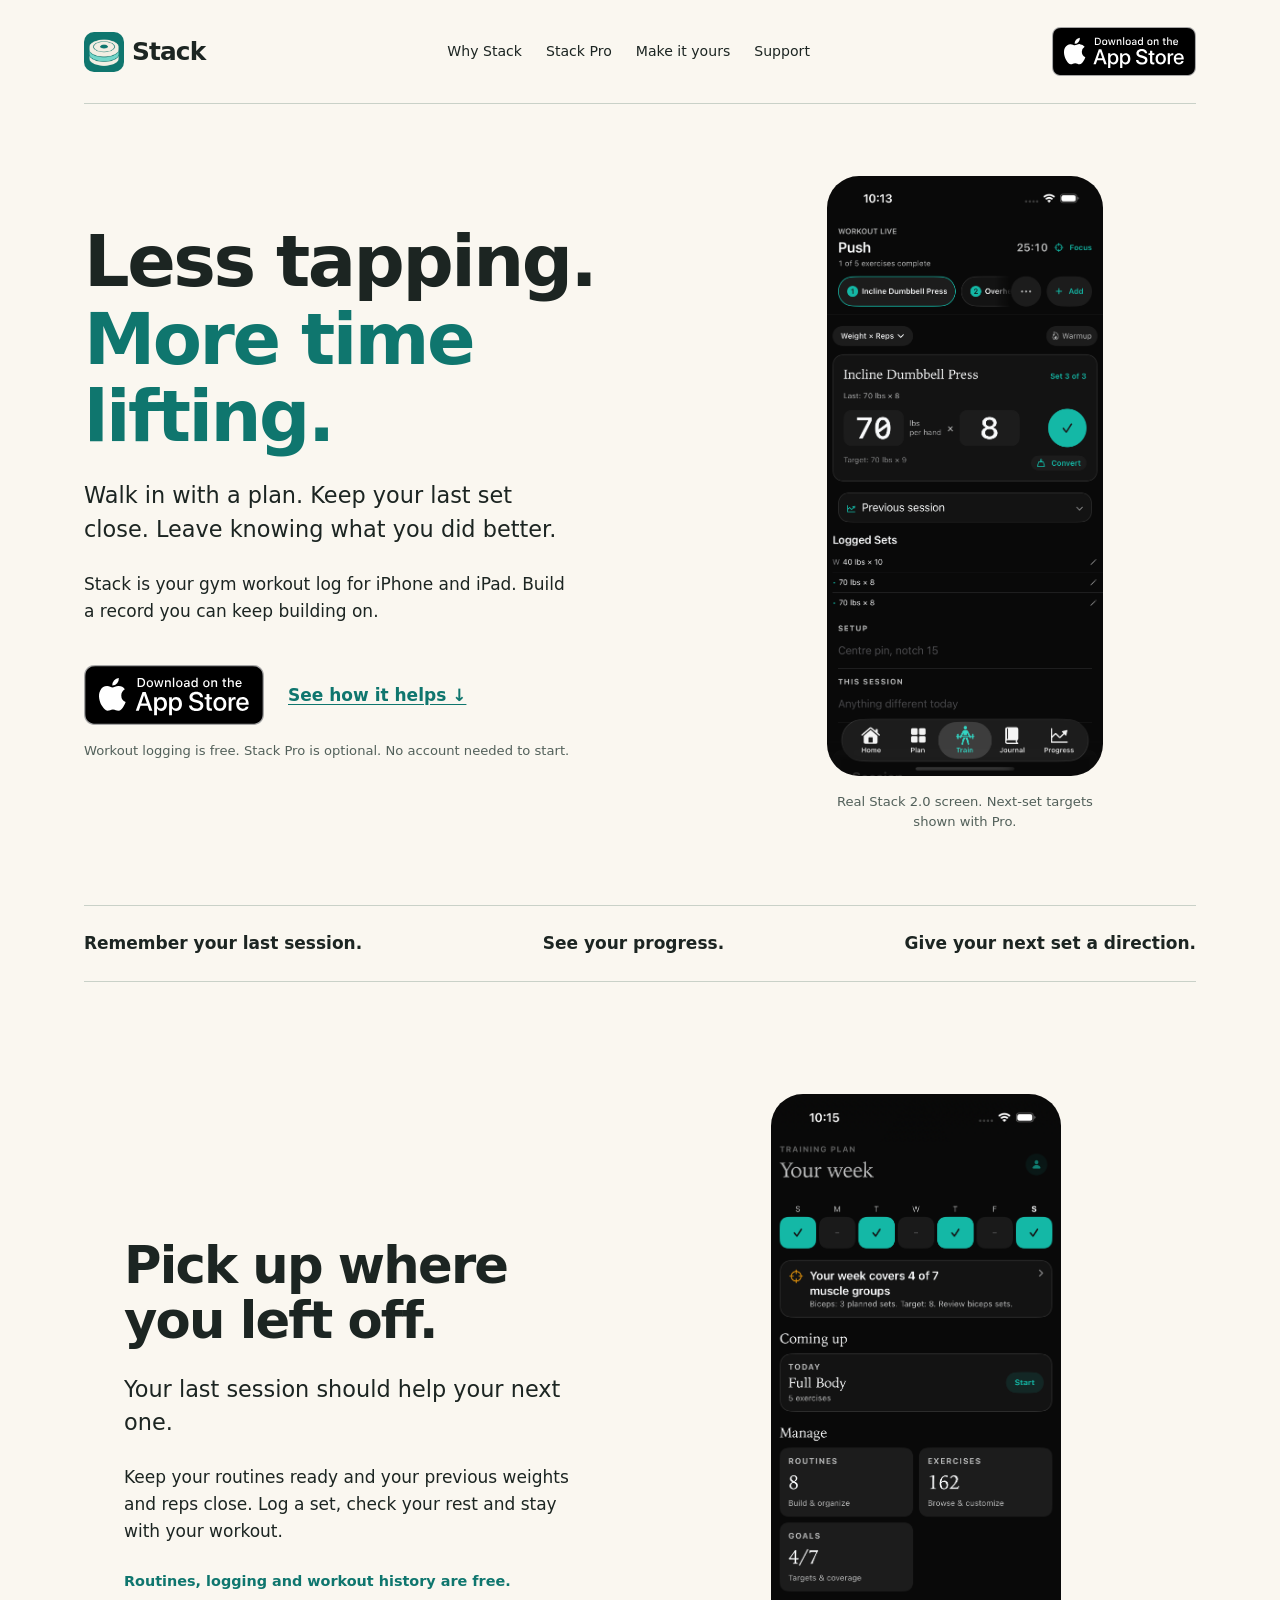
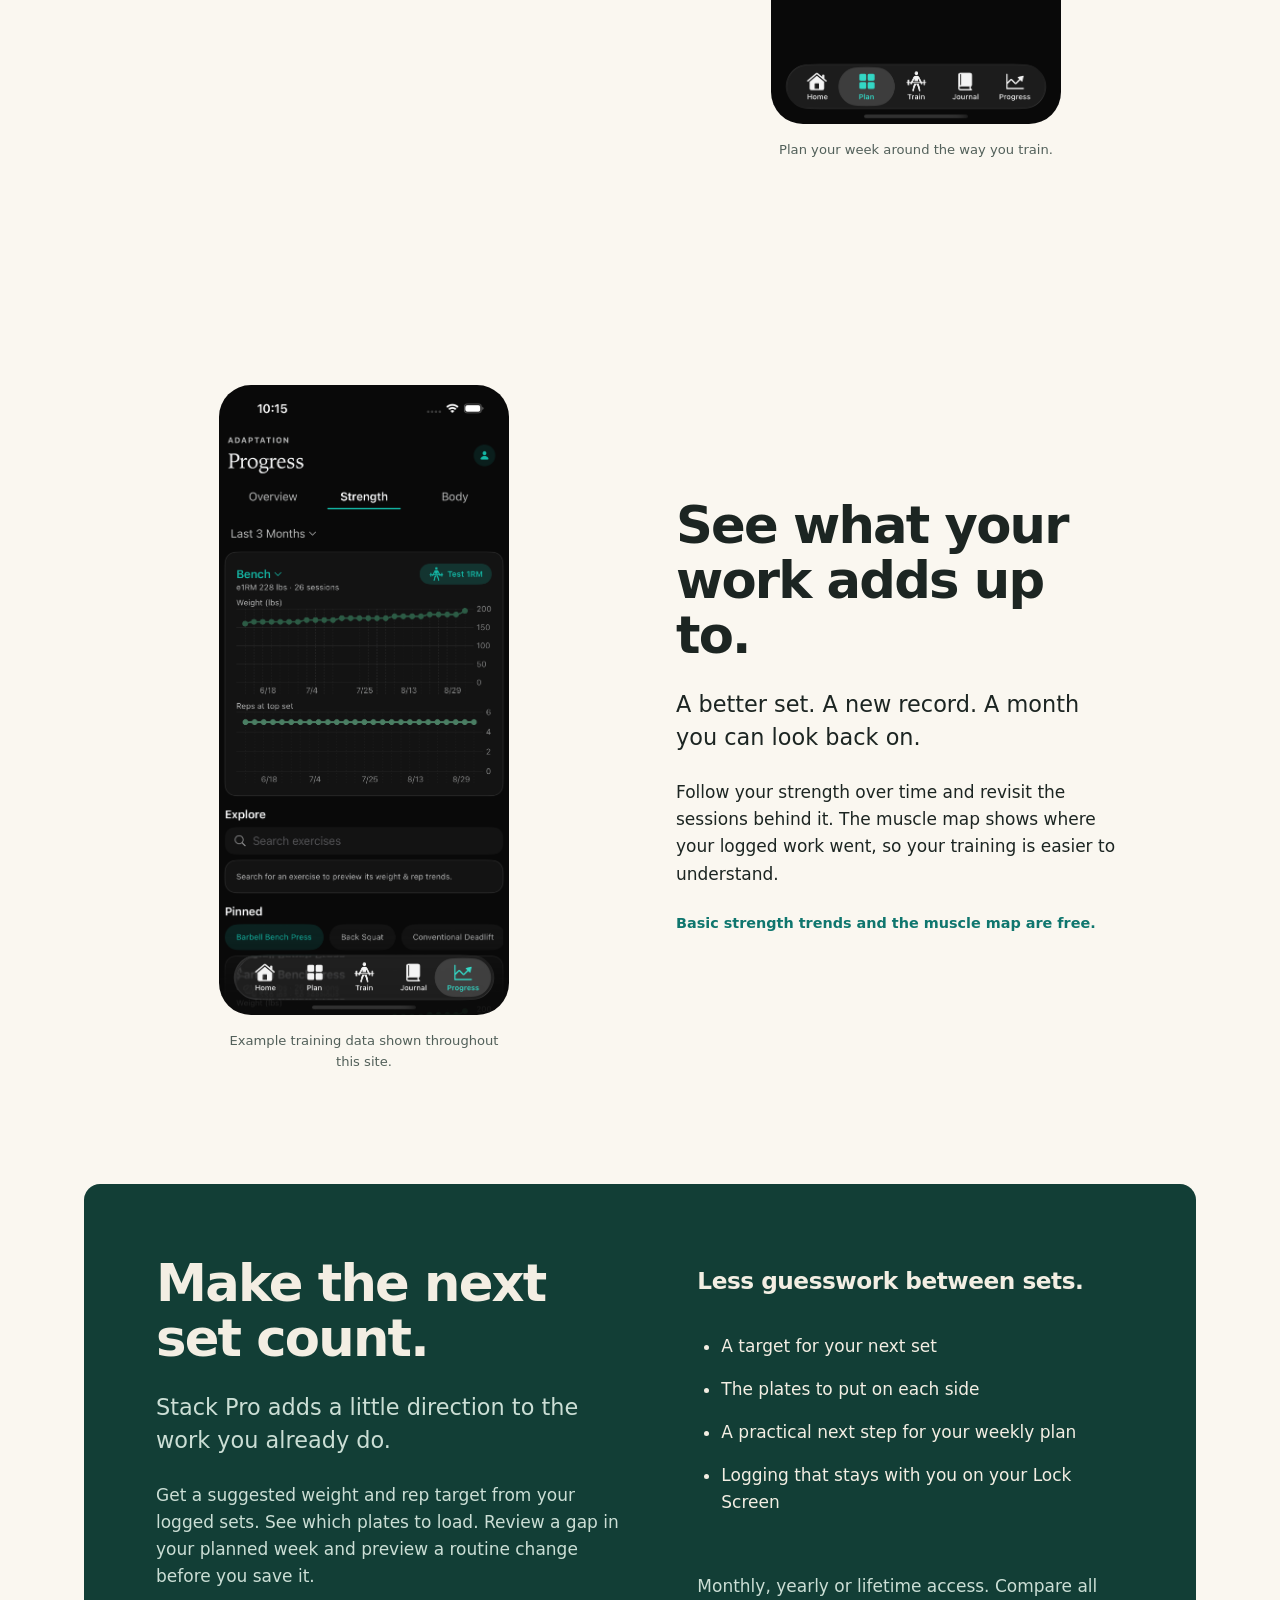
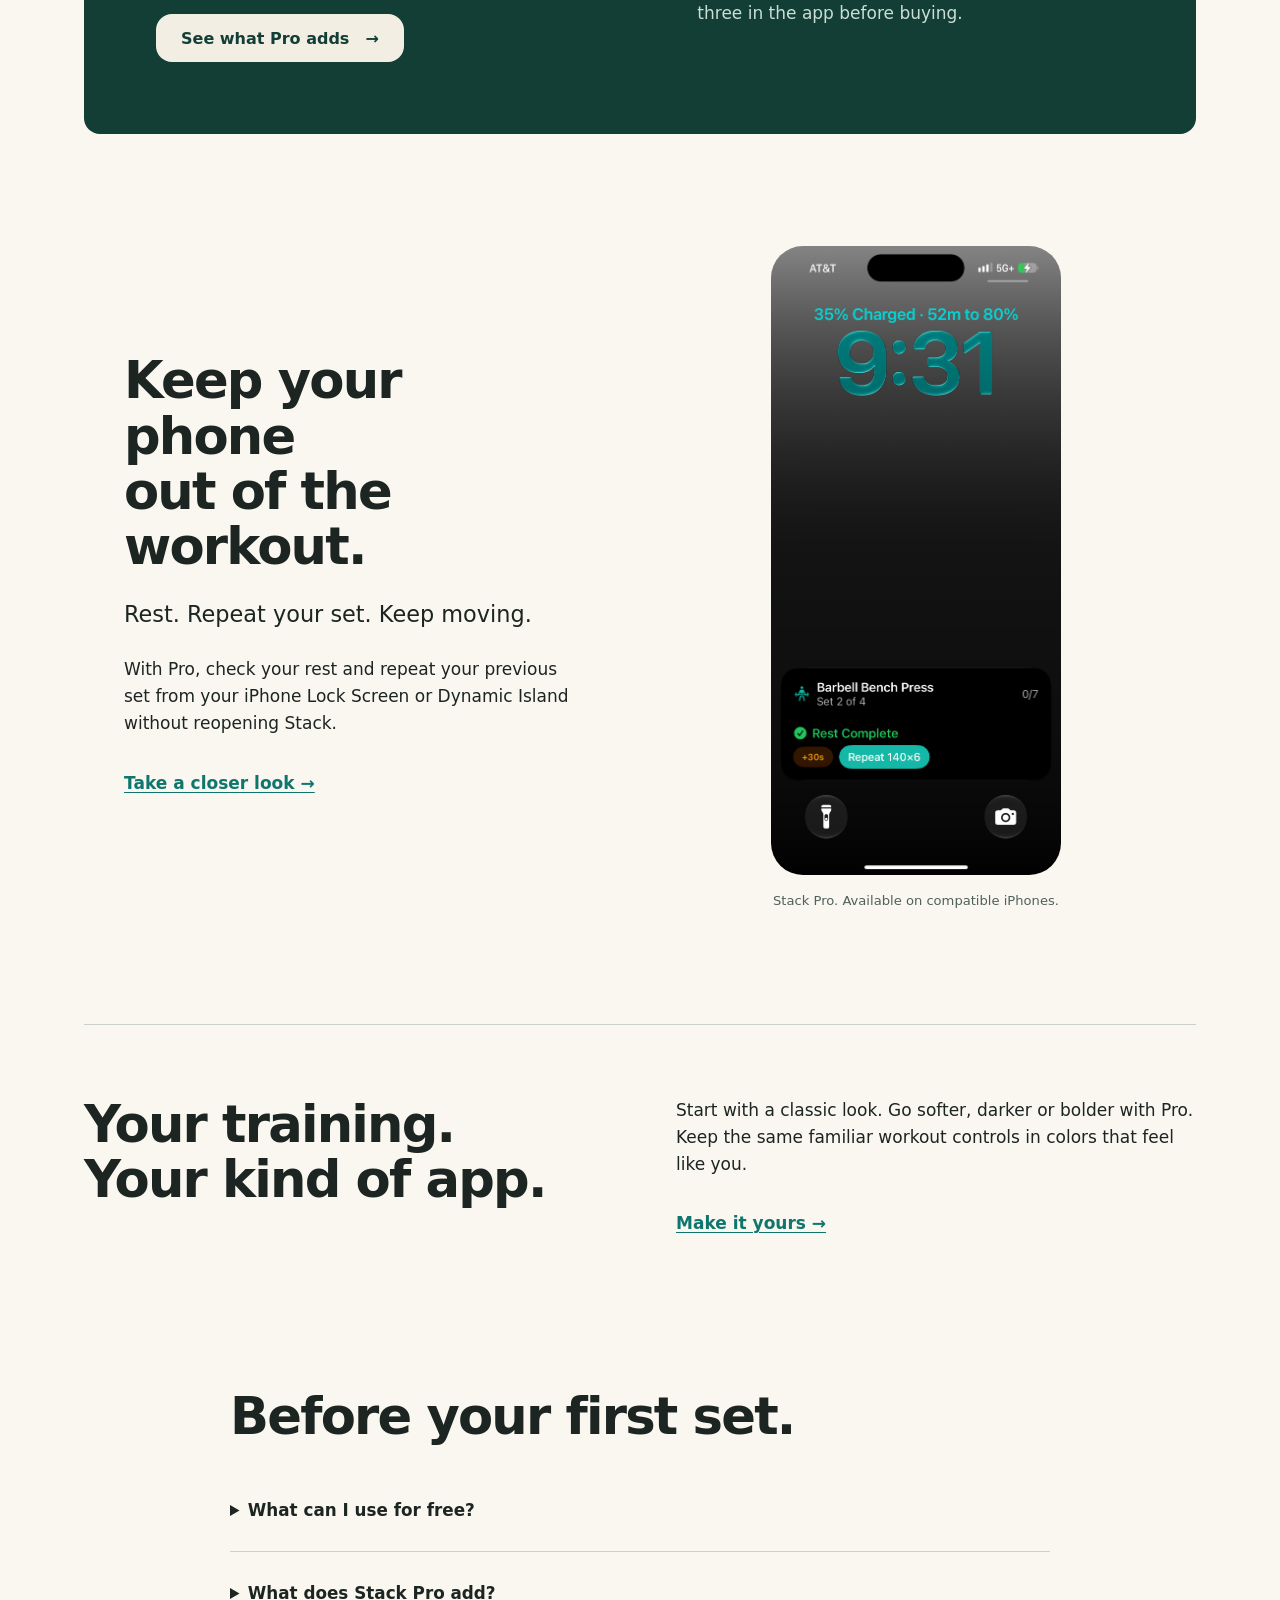
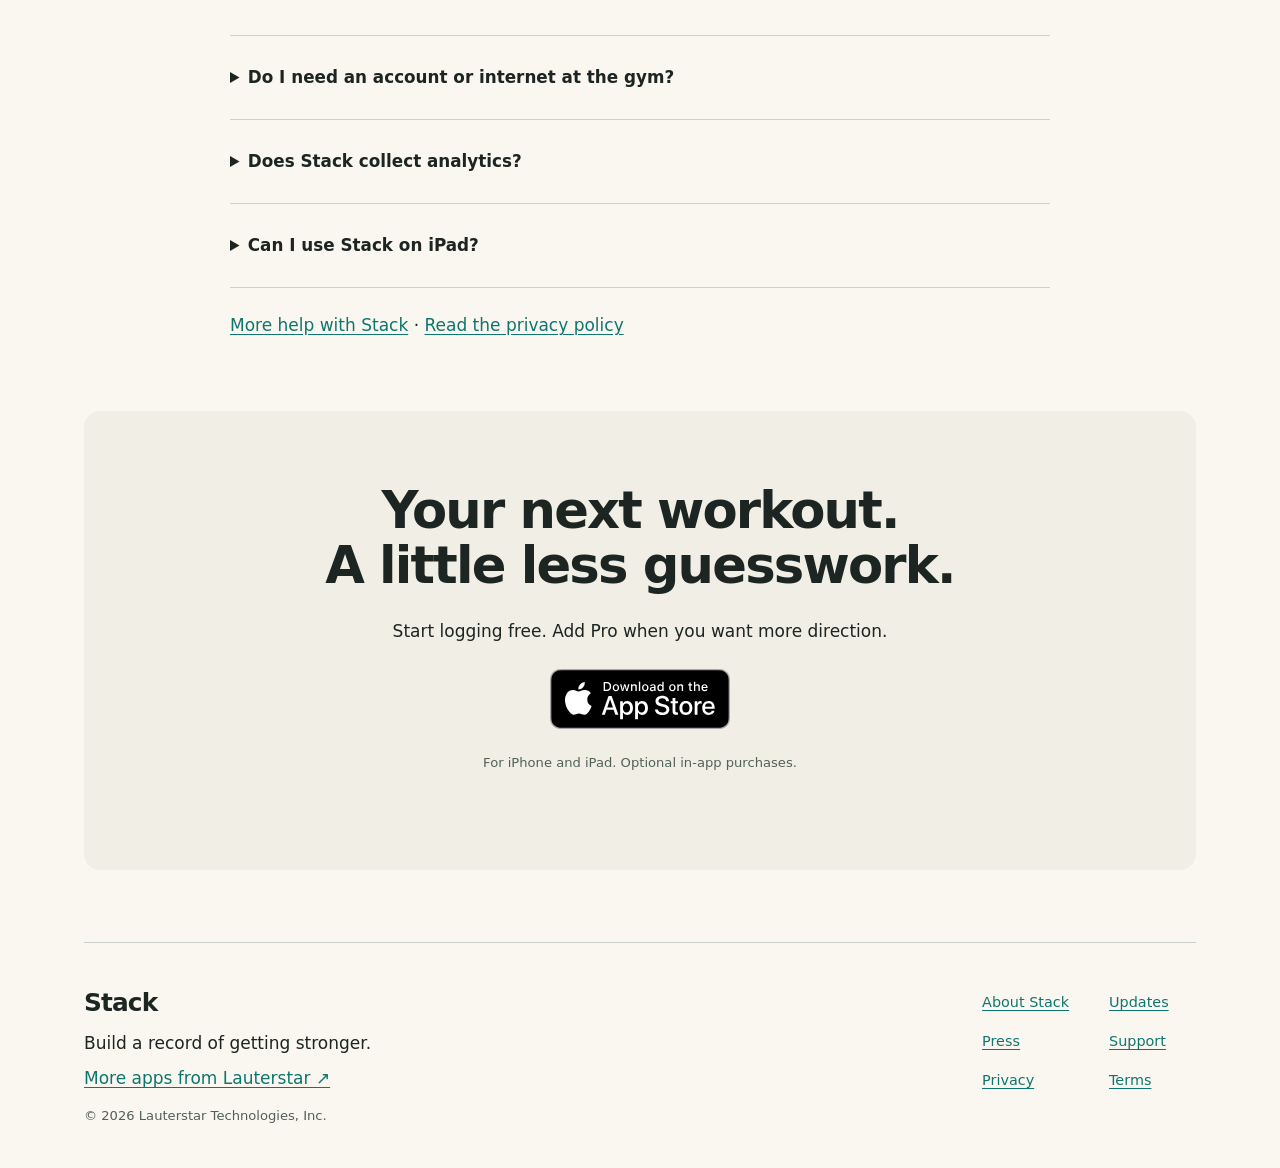
==== commit 491fc54d: "feat: add App Store badges and current 2.0 release notes" ====
--- a/index.html
+++ b/index.html
@@ -33,7 +33,7 @@
 <div class="container">
 <header class="site-header"><a class="brand" href="index.html" aria-label="Stack home"><img src="assets/images/icon-1024.png" width="40" height="40" alt=""><span>Stack</span></a>
 <nav aria-label="Main navigation"><a href="index.html#why-stack">Why Stack</a><a href="pro.html">Stack Pro</a><a href="designkit.html">Make it yours</a><a href="support.html">Support</a>
-</nav><a class="button primary" href="https://apps.apple.com/us/app/stack-gym-tracker/id6760980211" data-cfg="appStoreUrl">Download Stack<span aria-hidden="true"> ↗</span></a>
+</nav><a class="app-store-link" href="https://apps.apple.com/us/app/stack-gym-tracker/id6760980211" data-cfg="appStoreUrl" aria-label="Download Stack on the App Store"><img src="assets/images/app-store-badge.svg" alt="Download on the App Store" width="180" height="60"></a>
 </header>
 <main id="main-content" class="marketing">
 <section class="hero">
@@ -42,7 +42,7 @@
 </h1>
 <p class="lead">Walk in with a plan. Keep your last set close. Leave knowing what you did better.</p>
 <p>Stack is your gym workout log for iPhone and iPad. Build a record you can keep building on.</p>
-<div class="actions"><a class="button primary" href="https://apps.apple.com/us/app/stack-gym-tracker/id6760980211" data-cfg="appStoreUrl">Download Stack<span aria-hidden="true"> ↗</span></a><a class="text-link" href="#why-stack">See how it helps ↓</a>
+<div class="actions"><a class="app-store-link" href="https://apps.apple.com/us/app/stack-gym-tracker/id6760980211" data-cfg="appStoreUrl" aria-label="Download Stack on the App Store"><img src="assets/images/app-store-badge.svg" alt="Download on the App Store" width="180" height="60"></a><a class="text-link" href="#why-stack">See how it helps ↓</a>
 </div>
 <p class="fine">Workout logging is free. Stack Pro is optional. No account needed to start.</p>
 </div>
@@ -130,13 +130,14 @@
 </section>
 <section class="closing">
 <h2>Your next workout.<br>A little less guesswork.</h2>
-<p>Start logging free. Add Pro when you want more direction.</p><a class="button primary" href="https://apps.apple.com/us/app/stack-gym-tracker/id6760980211" data-cfg="appStoreUrl">Download Stack<span aria-hidden="true"> ↗</span></a>
+<p>Start logging free. Add Pro when you want more direction.</p><a class="app-store-link" href="https://apps.apple.com/us/app/stack-gym-tracker/id6760980211" data-cfg="appStoreUrl" aria-label="Download Stack on the App Store"><img src="assets/images/app-store-badge.svg" alt="Download on the App Store" width="180" height="60"></a>
 <p class="fine">For iPhone and iPad. Optional in-app purchases.</p>
 </section>
 </main>
 <footer class="site-footer">
 <div class="footer-brand"><a class="brand" href="index.html">Stack</a>
-<p>Build a record of getting stronger.</p><small>© 2026 Lauterstar Technologies, Inc.</small>
+<p>Build a record of getting stronger.</p><p><a href="https://lauterstar.com/apps.html">More apps from Lauterstar ↗</a></p>
+<small>© 2026 Lauterstar Technologies, Inc.</small>
 </div>
 <nav aria-label="More about Stack"><a href="about.html">About Stack</a><a href="updates.html">Updates</a><a href="press.html">Press</a><a href="support.html">Support</a><a href="privacy.html">Privacy</a><a href="terms.html">Terms</a>
 </nav>
--- a/assets/styles.css
+++ b/assets/styles.css
@@ -56,6 +56,12 @@
 .button.primary { color: var(--on-accent); background: var(--accent); }
 .button.primary:hover { background: var(--accent-hover); }
 .button.secondary { border-color: var(--line); }
+/* Use Apple's supplied badge unchanged, including its own border and lettering. */
+.app-store-link { display: inline-block; flex-shrink: 0; width: 180px; line-height: 0; }
+.app-store-link img { width: 100%; height: auto; }
+.site-header > .app-store-link { width: 144px; }
+.latest-release { padding-bottom: var(--space-l); margin-bottom: var(--space-xl); border-bottom: 1px solid var(--line); }
+.latest-release h2 { margin-top: var(--space-m); }
 .actions { display: flex; align-items: center; flex-wrap: wrap; gap: var(--space-l); margin: var(--space-xl) 0 var(--space-m); }
 .text-link { font-weight: 600; display: inline-block; padding: var(--space-s) 0; }
 .fine, small, figcaption { font-size: .82rem; line-height: 1.55; color: var(--muted); }
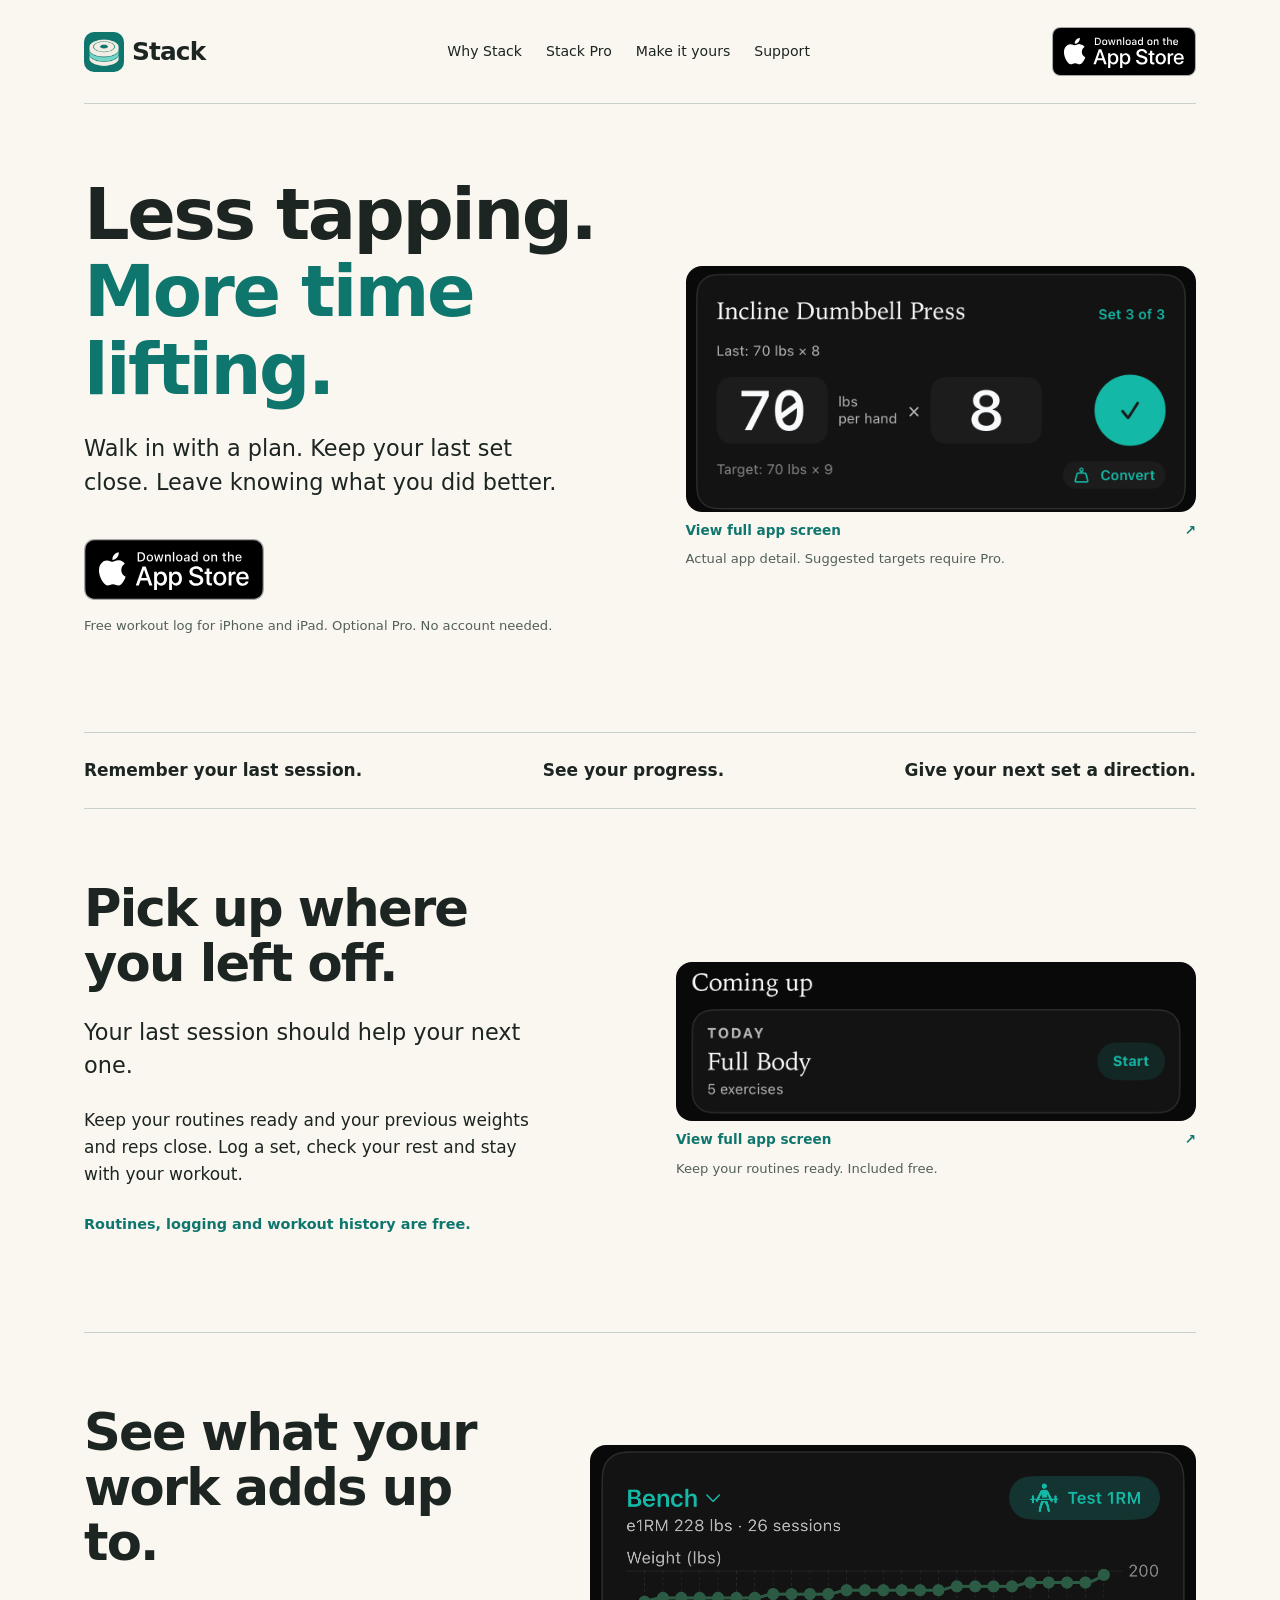
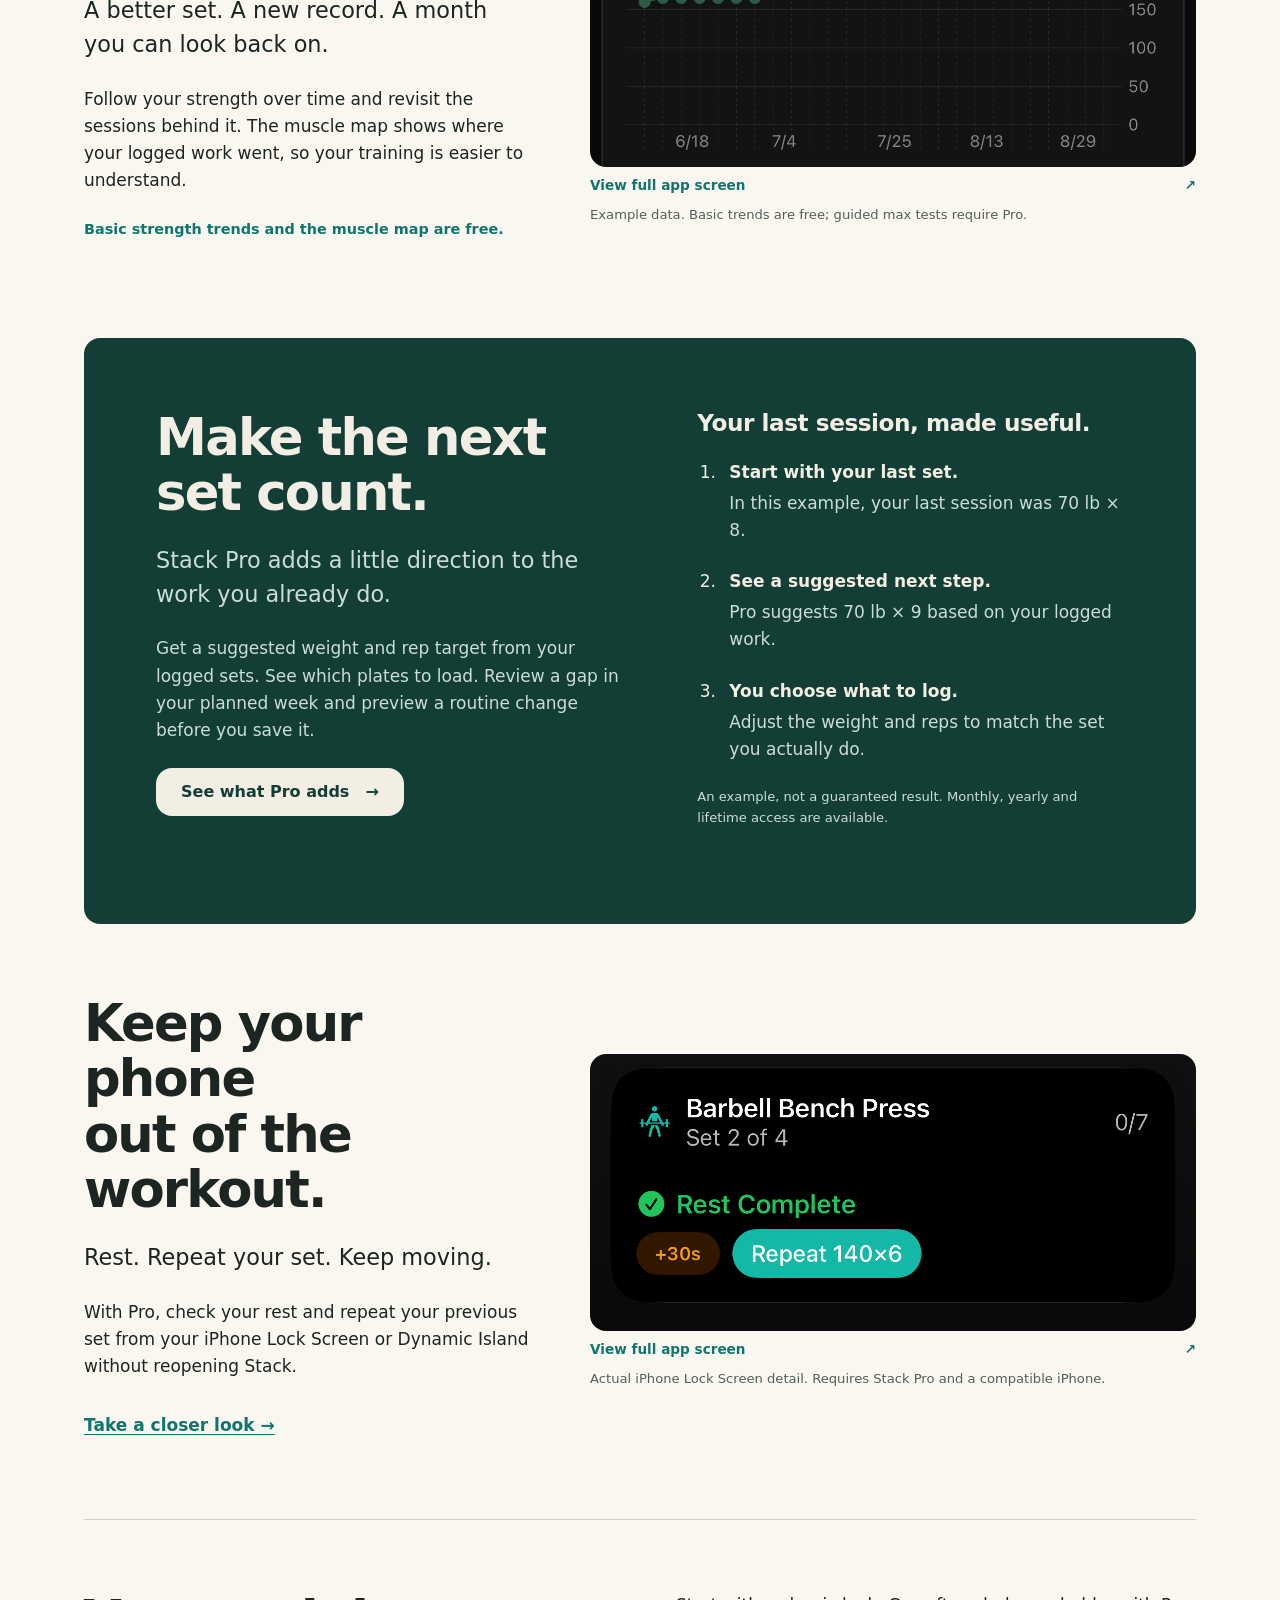
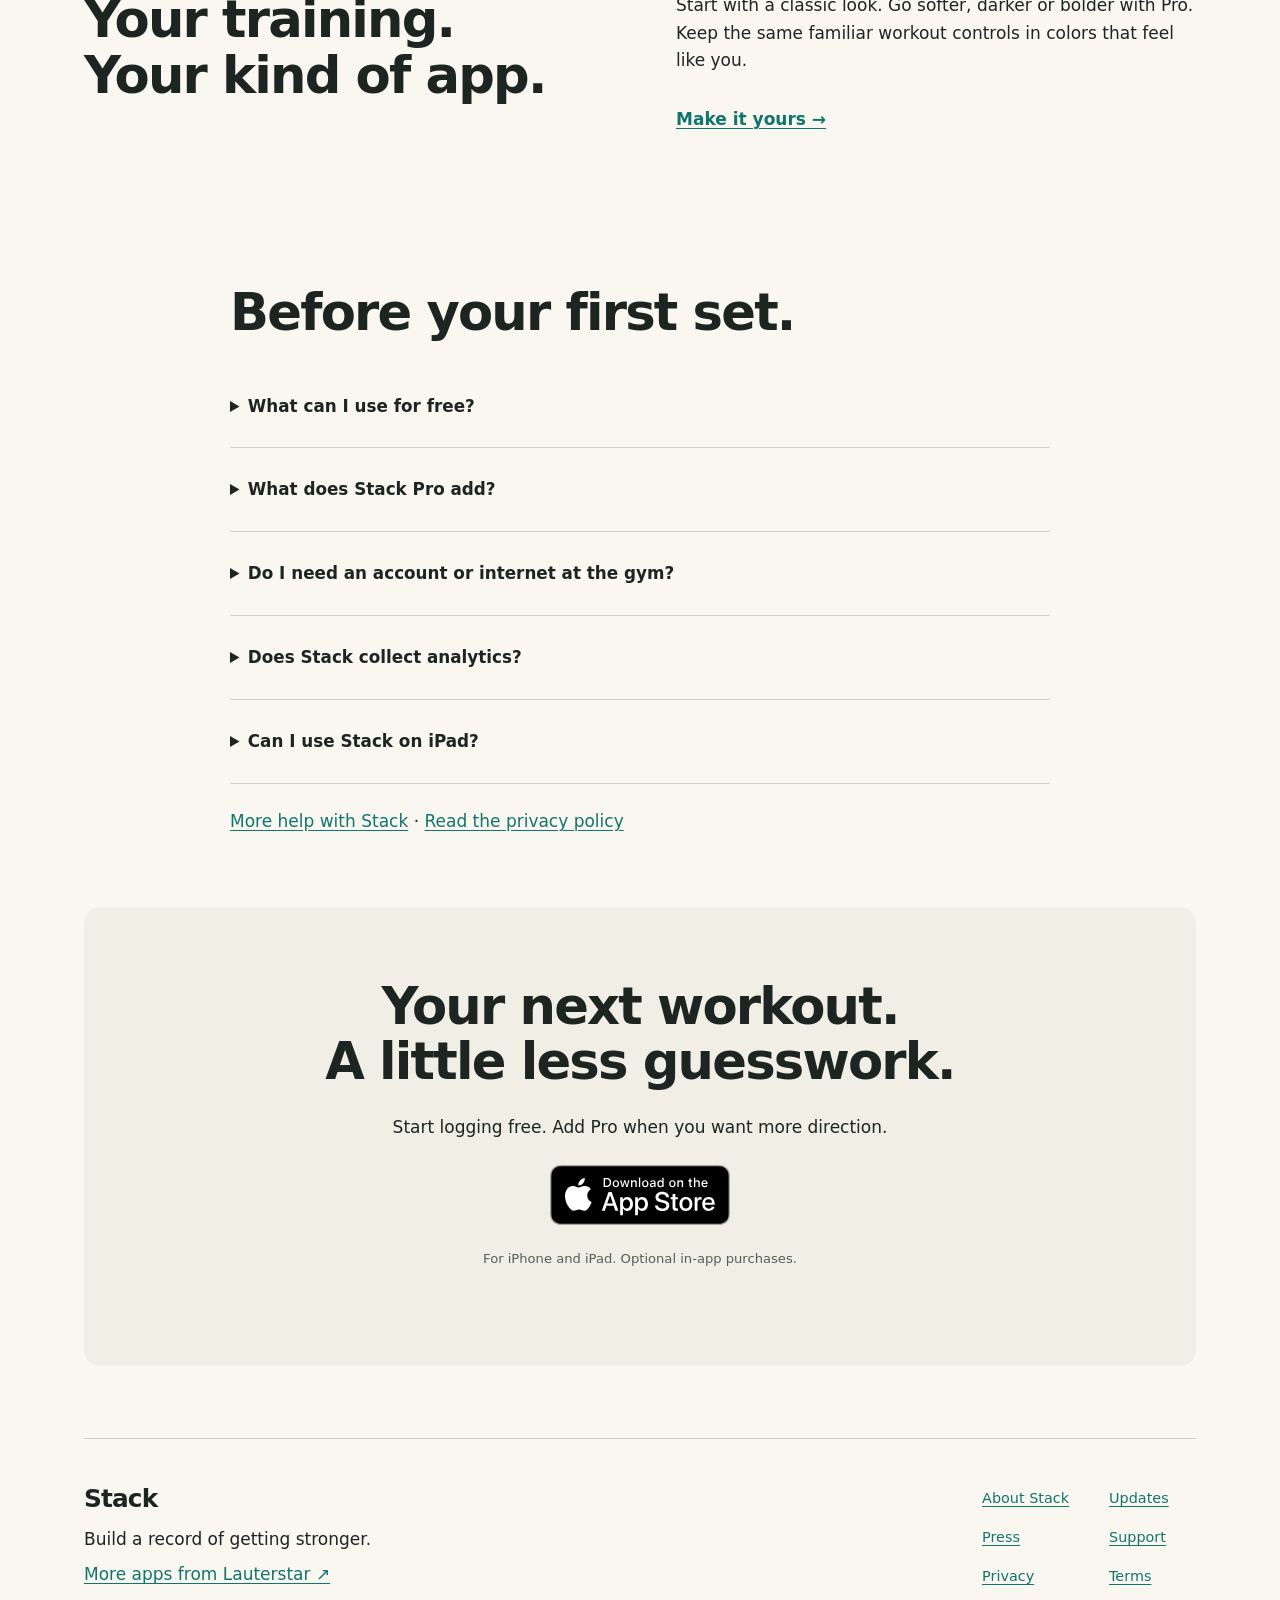
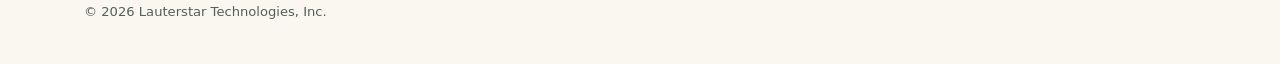
==== commit 648c2474: "feat: bring readable app proof into website sales flow" ====
--- a/index.html
+++ b/index.html
@@ -26,8 +26,8 @@
 </head><body><!-- THESIS: Sell a better training session, then show the real app that makes it possible.
 OWN-WORLD: Cream and charcoal, Forest accents, the approved plate mark, system type and honest native screenshots.
 STORY: Less logging friction, visible progress, an optional next step with Pro, then download.
-FIRST VIEWPORT: A large outcome-led headline and download action beside the real workout screen.
-FORM: A product story with alternating proof and short copy. Existing brand, code-led implementation.
+FIRST VIEWPORT: Headline, App Store badge and enlarged real set controls visible together on mobile; a two-column proof-led opening on desktop.
+FORM: Compact logging proof, a routine detail, a wide progress chart, a three-step Pro explanation and a Lock Screen close-up. Existing brand, code-led implementation.
 FINISH: unreviewed and undocumented is unfinished; this build ends with the finish review, the verdict, DESIGN.md, and every shipping raster carrying its provenance -->
 <a class="skip-link" href="#main-content">Skip to content</a>
 <div class="container">
@@ -36,45 +36,51 @@
 </nav><a class="app-store-link" href="https://apps.apple.com/us/app/stack-gym-tracker/id6760980211" data-cfg="appStoreUrl" aria-label="Download Stack on the App Store"><img src="assets/images/app-store-badge.svg" alt="Download on the App Store" width="180" height="60"></a>
 </header>
 <main id="main-content" class="marketing">
-<section class="hero">
+<section class="hero hero-focused">
 <div class="hero-copy">
 <h1>Less tapping.<br><span>More time lifting.</span>
 </h1>
 <p class="lead">Walk in with a plan. Keep your last set close. Leave knowing what you did better.</p>
-<p>Stack is your gym workout log for iPhone and iPad. Build a record you can keep building on.</p>
-<div class="actions"><a class="app-store-link" href="https://apps.apple.com/us/app/stack-gym-tracker/id6760980211" data-cfg="appStoreUrl" aria-label="Download Stack on the App Store"><img src="assets/images/app-store-badge.svg" alt="Download on the App Store" width="180" height="60"></a><a class="text-link" href="#why-stack">See how it helps ↓</a>
+<div class="actions"><a class="app-store-link" href="https://apps.apple.com/us/app/stack-gym-tracker/id6760980211" data-cfg="appStoreUrl" aria-label="Download Stack on the App Store"><img src="assets/images/app-store-badge.svg" alt="Download on the App Store" width="180" height="60"></a>
 </div>
-<p class="fine">Workout logging is free. Stack Pro is optional. No account needed to start.</p>
+<p class="fine">Free workout log for iPhone and iPad. Optional Pro. No account needed.</p>
 </div>
-<div class="hero-proof">
-<figure class="app-shot"><img src="assets/images/screenshots/logger.png" width="1206" height="2622" alt="Stack workout screen with the previous set beside weight and rep controls" fetchpriority="high" decoding="async"><figcaption>Real Stack 2.0 screen. Next-set targets shown with Pro.</figcaption>
-</figure>
-</div>
+<div class="hero-proof"><figure class="detail-proof">
+<a class="screen-detail" href="assets/images/screenshots/logger.png" data-screen="logger" aria-label="View full screenshot: Last set, weight and rep controls, and the suggested next-set target">
+<span class="detail-window detail-logger"><img src="assets/images/screenshots/logger.png" alt="Last set, weight and rep controls, and the suggested next-set target" width="1206" height="2622" fetchpriority="high" decoding="async"></span>
+<span class="detail-open">View full app screen <span aria-hidden="true">↗</span></span></a>
+<figcaption>Actual app detail. Suggested targets require Pro.</figcaption></figure></div>
 </section>
 <section class="benefit-strip" aria-label="What you get">
 <p>Remember your last session.</p>
 <p>See your progress.</p>
 <p>Give your next set a direction.</p>
 </section>
-<section id="why-stack" class="story">
+<section id="why-stack" class="story routine-story">
 <div class="story-copy">
 <h2>Pick up where<br>you left off.</h2>
 <p class="lead">Your last session should help your next one.</p>
 <p>Keep your routines ready and your previous weights and reps close. Log a set, check your rest and stay with your workout.</p>
 <p class="included">Routines, logging and workout history are free.</p>
 </div>
-<figure class="app-shot"><img src="assets/images/screenshots/plan.png" width="1206" height="2622" alt="Stack routines with exercise counts and scheduled training days" loading="lazy" decoding="async"><figcaption>Plan your week around the way you train.</figcaption>
-</figure>
+<figure class="detail-proof">
+<a class="screen-detail" href="assets/images/screenshots/plan.png" data-screen="plan" aria-label="View full screenshot: Your next scheduled workout and its exercise count">
+<span class="detail-window detail-plan"><img src="assets/images/screenshots/plan.png" alt="Your next scheduled workout and its exercise count" width="1206" height="2622" loading="lazy" decoding="async"></span>
+<span class="detail-open">View full app screen <span aria-hidden="true">↗</span></span></a>
+<figcaption>Keep your routines ready. Included free.</figcaption></figure>
 </section>
-<section class="story reverse">
+<section class="progress-story">
 <div class="story-copy">
 <h2>See what your<br>work adds up to.</h2>
 <p class="lead">A better set. A new record. A month you can look back on.</p>
 <p>Follow your strength over time and revisit the sessions behind it. The muscle map shows where your logged work went, so your training is easier to understand.</p>
 <p class="included">Basic strength trends and the muscle map are free.</p>
 </div>
-<figure class="app-shot"><img src="assets/images/screenshots/strength.png" width="1206" height="2622" alt="Stack strength view showing lifting history and strength trends" loading="lazy" decoding="async"><figcaption>Example training data shown throughout this site.</figcaption>
-</figure>
+<figure class="detail-proof">
+<a class="screen-detail" href="assets/images/screenshots/strength.png" data-screen="strength" aria-label="View full screenshot: Bench press weight trend over three months">
+<span class="detail-window detail-strength"><img src="assets/images/screenshots/strength.png" alt="Bench press weight trend over three months" width="1206" height="2622" loading="lazy" decoding="async"></span>
+<span class="detail-open">View full app screen <span aria-hidden="true">↗</span></span></a>
+<figcaption>Example data. Basic trends are free; guided max tests require Pro.</figcaption></figure>
 </section>
 <section class="pro-intro">
 <div>
@@ -82,25 +88,24 @@
 <p class="lead">Stack Pro adds a little direction to the work you already do.</p>
 <p>Get a suggested weight and rep target from your logged sets. See which plates to load. Review a gap in your planned week and preview a routine change before you save it.</p><a class="button primary" href="pro.html">See what Pro adds <span aria-hidden="true">→</span></a>
 </div>
-<div class="pro-points">
-<h3>Less guesswork between sets.</h3>
-<ul>
-<li>A target for your next set</li>
-<li>The plates to put on each side</li>
-<li>A practical next step for your weekly plan</li>
-<li>Logging that stays with you on your Lock Screen</li>
-</ul>
-<p>Monthly, yearly or lifetime access. Compare all three in the app before buying.</p>
-</div>
+<div class="next-set-story"><h3>Your last session, made useful.</h3>
+<ol class="next-set-steps">
+<li><strong>Start with your last set.</strong><span>In this example, your last session was 70 lb × 8.</span></li>
+<li><strong>See a suggested next step.</strong><span>Pro suggests 70 lb × 9 based on your logged work.</span></li>
+<li><strong>You choose what to log.</strong><span>Adjust the weight and reps to match the set you actually do.</span></li>
+</ol><p class="fine">An example, not a guaranteed result. Monthly, yearly and lifetime access are available.</p></div>
 </section>
-<section class="story">
+<section class="lock-story">
 <div class="story-copy">
 <h2>Keep your phone<br>out of the workout.</h2>
 <p class="lead">Rest. Repeat your set. Keep moving.</p>
 <p>With Pro, check your rest and repeat your previous set from your iPhone Lock Screen or Dynamic Island without reopening Stack.</p><a class="text-link" href="pro.html#keep-moving">Take a closer look →</a>
 </div>
-<figure class="app-shot"><img src="assets/images/screenshots/lock-screen.png" width="1179" height="2556" alt="Real iPhone Lock Screen showing Stack rest complete and Repeat 140 by 6 controls" loading="lazy" decoding="async"><figcaption>Stack Pro. Available on compatible iPhones.</figcaption>
-</figure>
+<figure class="detail-proof">
+<a class="screen-detail" href="assets/images/screenshots/lock-screen.png" data-screen="lock-screen" aria-label="View full screenshot: Stack Live Activity with Rest Complete, add rest time and repeat-set controls">
+<span class="detail-window detail-lock"><img src="assets/images/screenshots/lock-screen.png" alt="Stack Live Activity with Rest Complete, add rest time and repeat-set controls" width="1179" height="2556" loading="lazy" decoding="async"></span>
+<span class="detail-open">View full app screen <span aria-hidden="true">↗</span></span></a>
+<figcaption>Actual iPhone Lock Screen detail. Requires Stack Pro and a compatible iPhone.</figcaption></figure>
 </section>
 <section class="personal-teaser">
 <h2>Your training.<br>Your kind of app.</h2>
@@ -142,4 +147,7 @@
 <nav aria-label="More about Stack"><a href="about.html">About Stack</a><a href="updates.html">Updates</a><a href="press.html">Press</a><a href="support.html">Support</a><a href="privacy.html">Privacy</a><a href="terms.html">Terms</a>
 </nav>
 </footer>
-</div></body></html>
+</div><dialog class="screen-viewer" aria-labelledby="screen-viewer-title">
+<div class="viewer-heading"><h2 id="screen-viewer-title">Full app screenshot</h2><button type="button" class="viewer-close" autofocus>Close</button></div>
+<img class="viewer-image" alt=""><p class="viewer-caption">Actual app screenshot with example data.</p>
+</dialog></body></html>
--- a/assets/styles.css
+++ b/assets/styles.css
@@ -39,7 +39,7 @@
 button, a { -webkit-tap-highlight-color: transparent; }
 img { max-width: 100%; height: auto; display: block; }
 p { margin: 0 0 var(--space-l); }
-h1,h2,h3 { line-height: 1.08; margin: 0 0 var(--space-l); font-weight: 720; letter-spacing: -.035em; text-wrap: balance; }
+h1,h2,h3 { line-height: 1.08; margin: 0 0 var(--space-l); font-weight: 720; letter-spacing: -.035em; text-wrap: balance; overflow-wrap: anywhere; }
 h1 { font-size: clamp(2.7rem, 5.6vw, 5.2rem); }
 h2 { font-size: clamp(2rem, 4vw, 3.6rem); }
 h3 { font-size: 1.45rem; letter-spacing: -.02em; }
@@ -49,7 +49,7 @@
 .site-header { display: flex; gap: var(--space-l); justify-content: space-between; align-items: center; min-height: 104px; border-bottom: 1px solid var(--line); }
 .brand { display: inline-flex; gap: var(--space-s); align-items: center; font-size: 1.55rem; font-weight: 750; color: var(--text); text-decoration: none; letter-spacing: -.035em; }
 .brand img { border-radius: 10px; }
-.site-header nav { display: flex; gap: var(--space-l); align-items: center; }
+.site-header nav { display: flex; flex-wrap: wrap; gap: var(--space-l); align-items: center; }
 .site-header nav a { font-size: .88rem; color: var(--text); text-decoration: none; padding: var(--space-s) 0; }
 .site-header nav a:hover, .site-header nav a[aria-current] { color: var(--accent); text-decoration: underline; }
 .button { display: inline-flex; align-items: center; justify-content: center; gap: var(--space-m); min-height: 48px; padding: var(--space-s) var(--space-l); border-radius: var(--radius); font-size: 1rem; font-weight: 650; text-decoration: none; border: 1px solid transparent; }
@@ -164,7 +164,55 @@
   .plan-grid article p { margin-bottom: var(--space-s); }
   .more-tools dl { grid-template-columns: 1fr; gap: var(--space-m); }
   .site-footer { flex-direction: column; }
-  .site-footer nav { grid-template-columns: repeat(3, 1fr); gap: var(--space-s); }
+  .site-footer nav { grid-template-columns: repeat(3, minmax(0, 1fr)); gap: var(--space-s); overflow-wrap: anywhere; }
   .doc h1 { font-size: 2.75rem; }
 }
 @media (prefers-reduced-motion: reduce) { html { scroll-behavior: auto; } }
+
+/* Real screenshot details: uniform scaling and clipping only. */
+.hero-focused { grid-template-columns: 1.1fr 1fr; gap: var(--space-xl); }
+.detail-proof { margin: 0; min-width: 0; width: 100%; }
+.screen-detail { display: block; text-decoration: none; }
+.detail-window { display: block; position: relative; overflow: hidden; border-radius: var(--radius); }
+.detail-window img { position: absolute; width: 100%; max-width: none; height: auto; left: 0; top: 0; }
+.detail-logger { aspect-ratio: 1206 / 580; }
+.detail-logger img { transform: translateY(-29%); }
+.detail-plan { aspect-ratio: 1206 / 370; }
+.detail-plan img { transform: translateY(-37%); }
+.detail-strength { aspect-ratio: 1206 / 640; }
+.detail-strength img { transform: translateY(-26%); }
+.detail-lock { aspect-ratio: 1179 / 540; }
+.detail-lock img { transform: translateY(-66%); }
+.detail-plates { aspect-ratio: 1206 / 750; }
+.detail-plates img { transform: translateY(-59%); }
+.detail-adjustment { aspect-ratio: 1206 / 1260; }
+.detail-adjustment img { transform: translateY(-23.4%); }
+.detail-open { display: flex; justify-content: space-between; gap: var(--space-m); padding: var(--space-s) 0; font-size: .85rem; font-weight: 600; }
+.detail-proof figcaption { margin: 0; }
+.routine-story, .pro-marketing .story { padding: var(--space-xxl) 0; }
+.progress-story, .lock-story { display: grid; grid-template-columns: 1fr 1.3fr; align-items: center; gap: var(--space-xl); padding: var(--space-xxl) 0; border-top: 1px solid var(--line); }
+.lock-story { border-top: 0; }
+.next-set-story { align-self: center; }
+.next-set-steps { padding-left: var(--space-l); margin: var(--space-l) 0; }
+.next-set-steps li { padding: 0 0 var(--space-l) var(--space-s); }
+.next-set-steps strong, .next-set-steps span { display: block; }
+.next-set-steps span { color: var(--panel-muted); margin-top: var(--space-xs); }
+.next-set-steps li:last-child { padding-bottom: 0; }
+.set-sequence { font-weight: 600; color: var(--accent); }
+.story.reverse .detail-proof { grid-column: 1; grid-row: 1; }
+.screen-viewer { width: min(94vw, 560px); max-height: 90vh; padding: var(--space-m); border: 1px solid var(--line); border-radius: var(--radius); color: var(--text); background: var(--bg); }
+.screen-viewer::backdrop { background: var(--panel); opacity: .85; }
+.viewer-heading { display: flex; justify-content: space-between; align-items: center; gap: var(--space-m); position: sticky; top: 0; background: var(--bg); padding-bottom: var(--space-m); }
+.viewer-heading h2 { font-size: 1.1rem; margin: 0; }
+.viewer-close { min-height: 44px; padding: var(--space-s) var(--space-m); background: var(--surface); color: var(--text); border: 1px solid var(--line); border-radius: var(--radius); cursor: pointer; }
+.viewer-image { width: 100%; height: auto; }
+.viewer-caption { font-size: .85rem; margin: var(--space-m) 0 0; color: var(--muted); }
+body.viewer-open { overflow: hidden; }
+@media (max-width: 600px) {
+  .site-header { padding: var(--space-m) 0; gap: var(--space-s); }
+  .hero-focused, .progress-story, .lock-story { grid-template-columns: 1fr; gap: var(--space-l); }
+  .hero-focused { padding: var(--space-l) 0 var(--space-xl); }
+  .hero-focused .fine { margin-bottom: 0; }
+  .story.reverse .detail-proof { grid-column: 1; grid-row: auto; }
+  .progress-story .story-copy, .lock-story .story-copy { max-width: none; }
+}
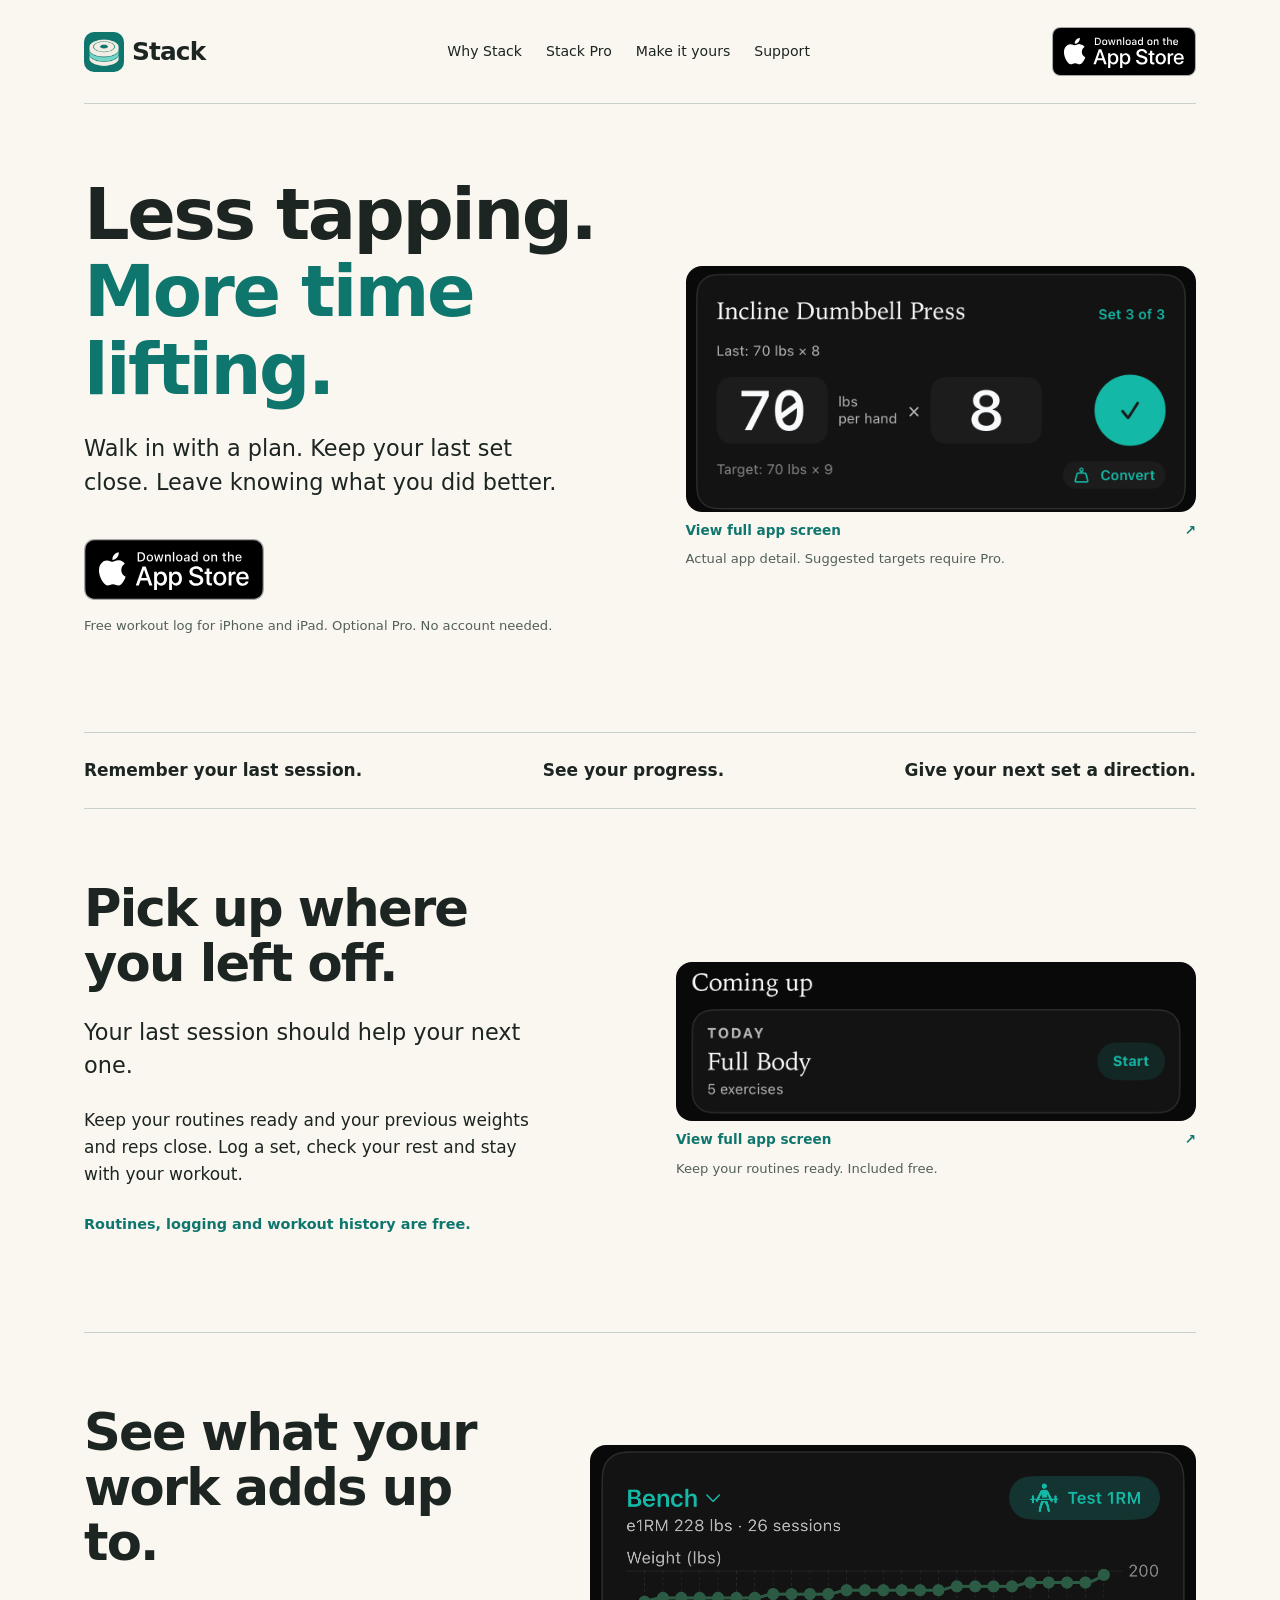
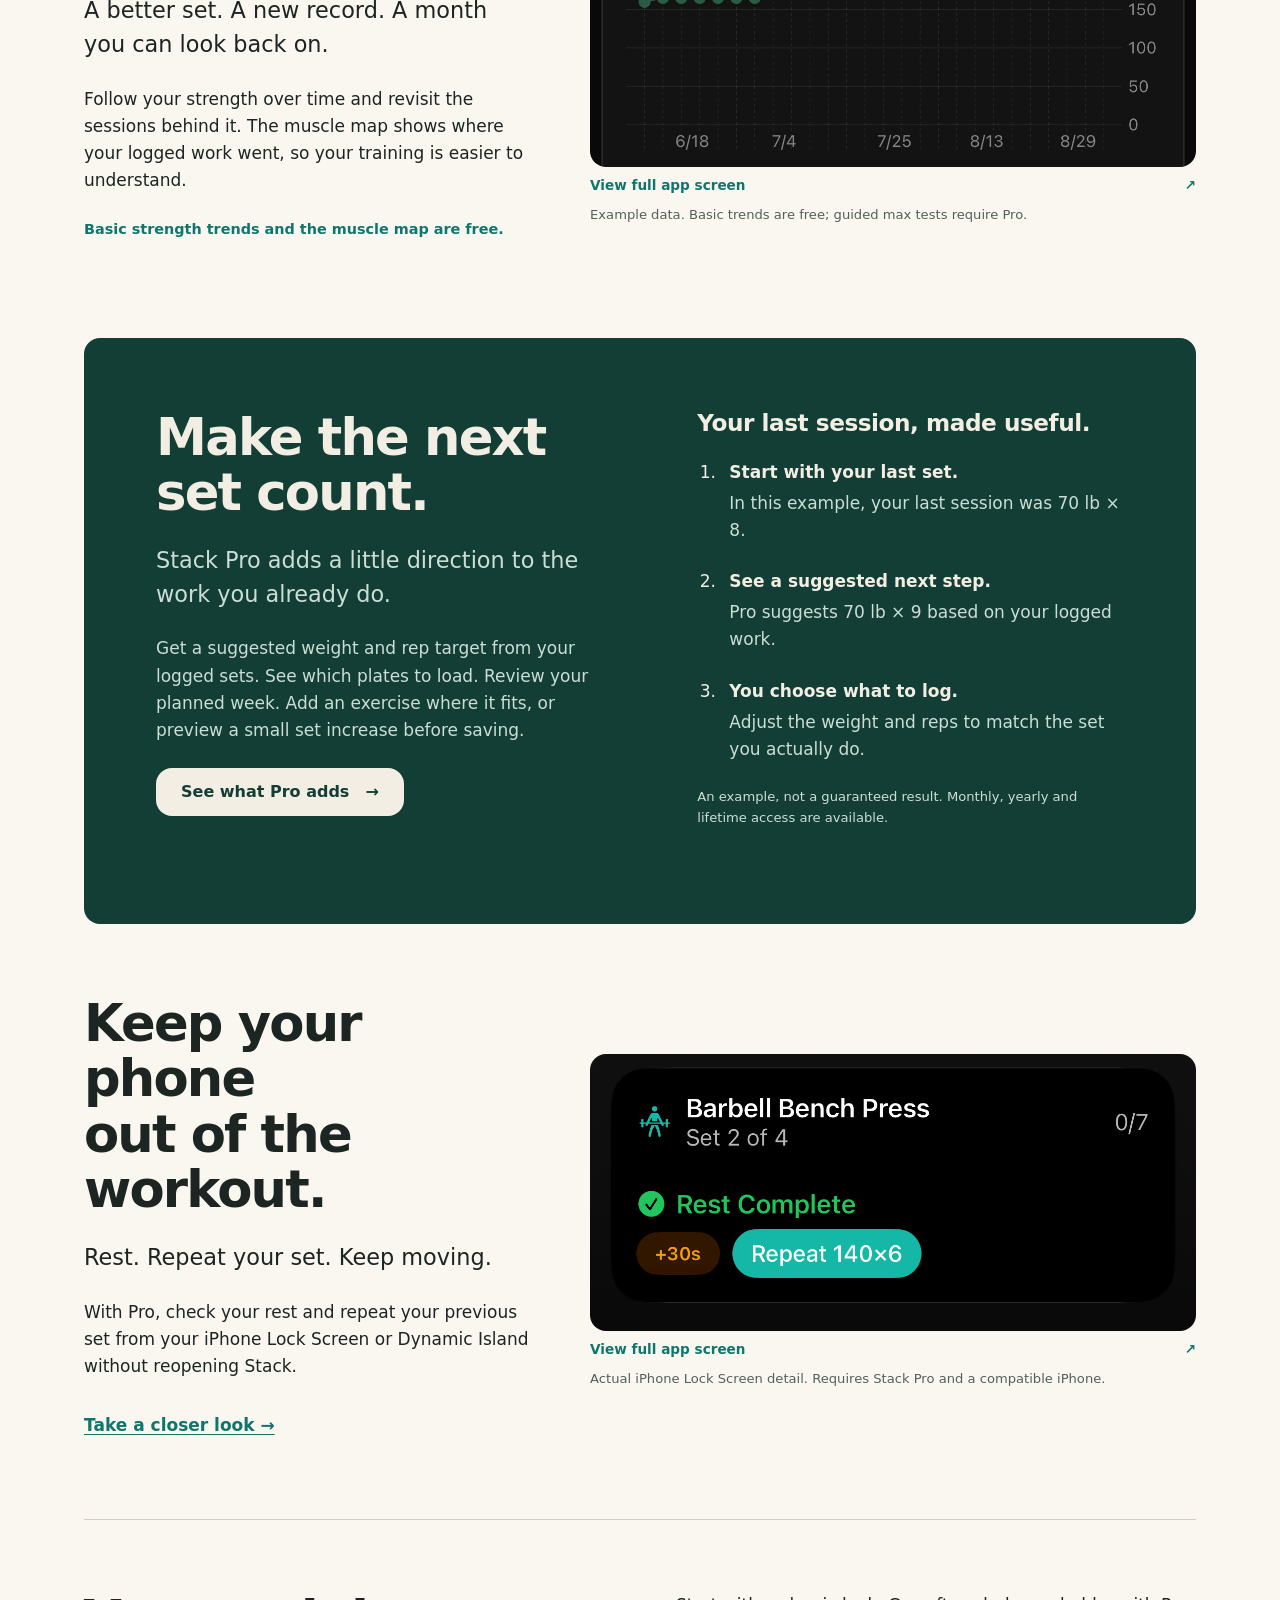
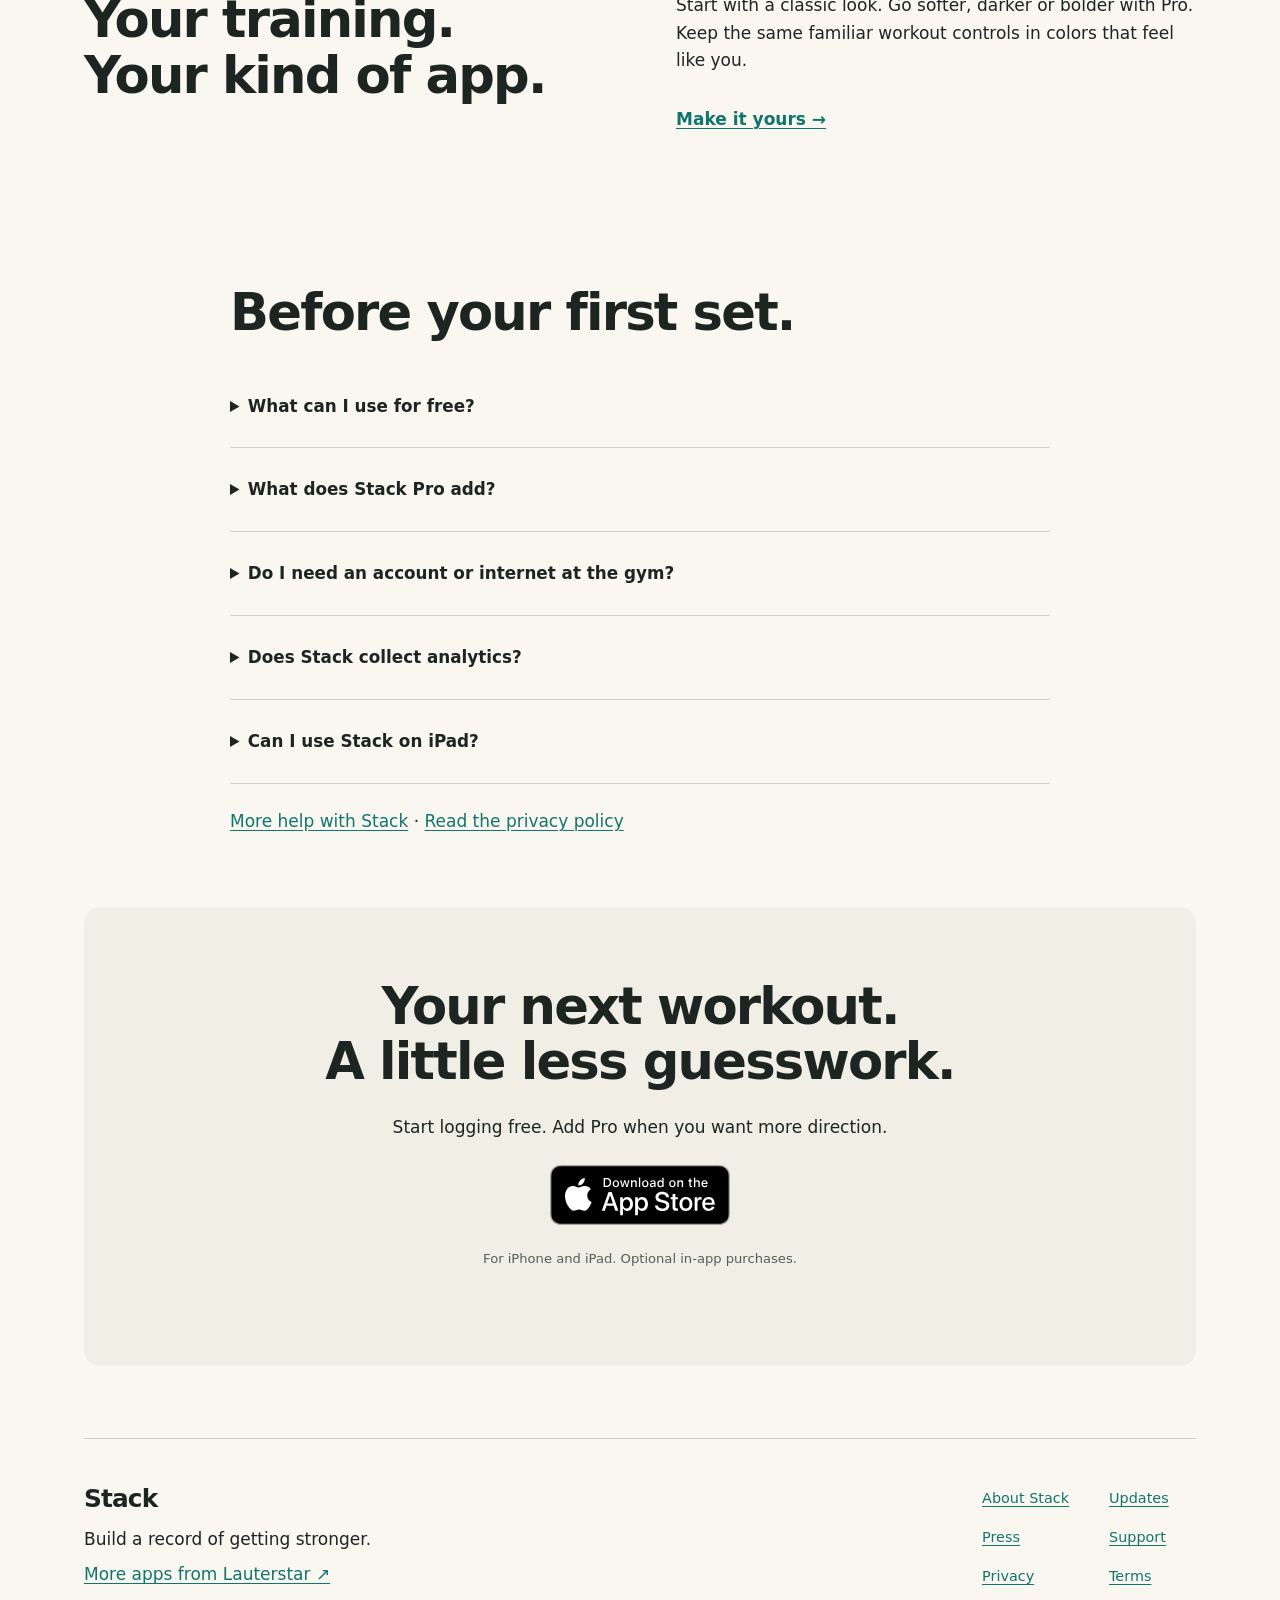
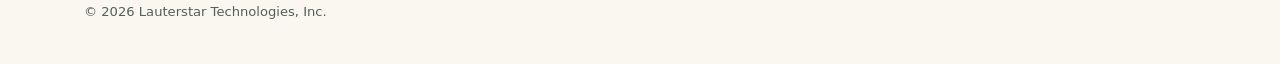
==== commit 60956129: "fix: show practical hybrid routine adjustments in Pro marketing" ====
--- a/index.html
+++ b/index.html
@@ -86,7 +86,7 @@
 <div>
 <h2>Make the next<br>set count.</h2>
 <p class="lead">Stack Pro adds a little direction to the work you already do.</p>
-<p>Get a suggested weight and rep target from your logged sets. See which plates to load. Review a gap in your planned week and preview a routine change before you save it.</p><a class="button primary" href="pro.html">See what Pro adds <span aria-hidden="true">→</span></a>
+<p>Get a suggested weight and rep target from your logged sets. See which plates to load. Review your planned week. Add an exercise where it fits, or preview a small set increase before saving.</p><a class="button primary" href="pro.html">See what Pro adds <span aria-hidden="true">→</span></a>
 </div>
 <div class="next-set-story"><h3>Your last session, made useful.</h3>
 <ol class="next-set-steps">
--- a/assets/styles.css
+++ b/assets/styles.css
@@ -185,8 +185,8 @@
 .detail-lock img { transform: translateY(-66%); }
 .detail-plates { aspect-ratio: 1206 / 750; }
 .detail-plates img { transform: translateY(-59%); }
-.detail-adjustment { aspect-ratio: 1206 / 1260; }
-.detail-adjustment img { transform: translateY(-23.4%); }
+.detail-adjustment { aspect-ratio: 1206 / 1600; }
+.detail-adjustment img { transform: translateY(-13.2%); }
 .detail-open { display: flex; justify-content: space-between; gap: var(--space-m); padding: var(--space-s) 0; font-size: .85rem; font-weight: 600; }
 .detail-proof figcaption { margin: 0; }
 .routine-story, .pro-marketing .story { padding: var(--space-xxl) 0; }
